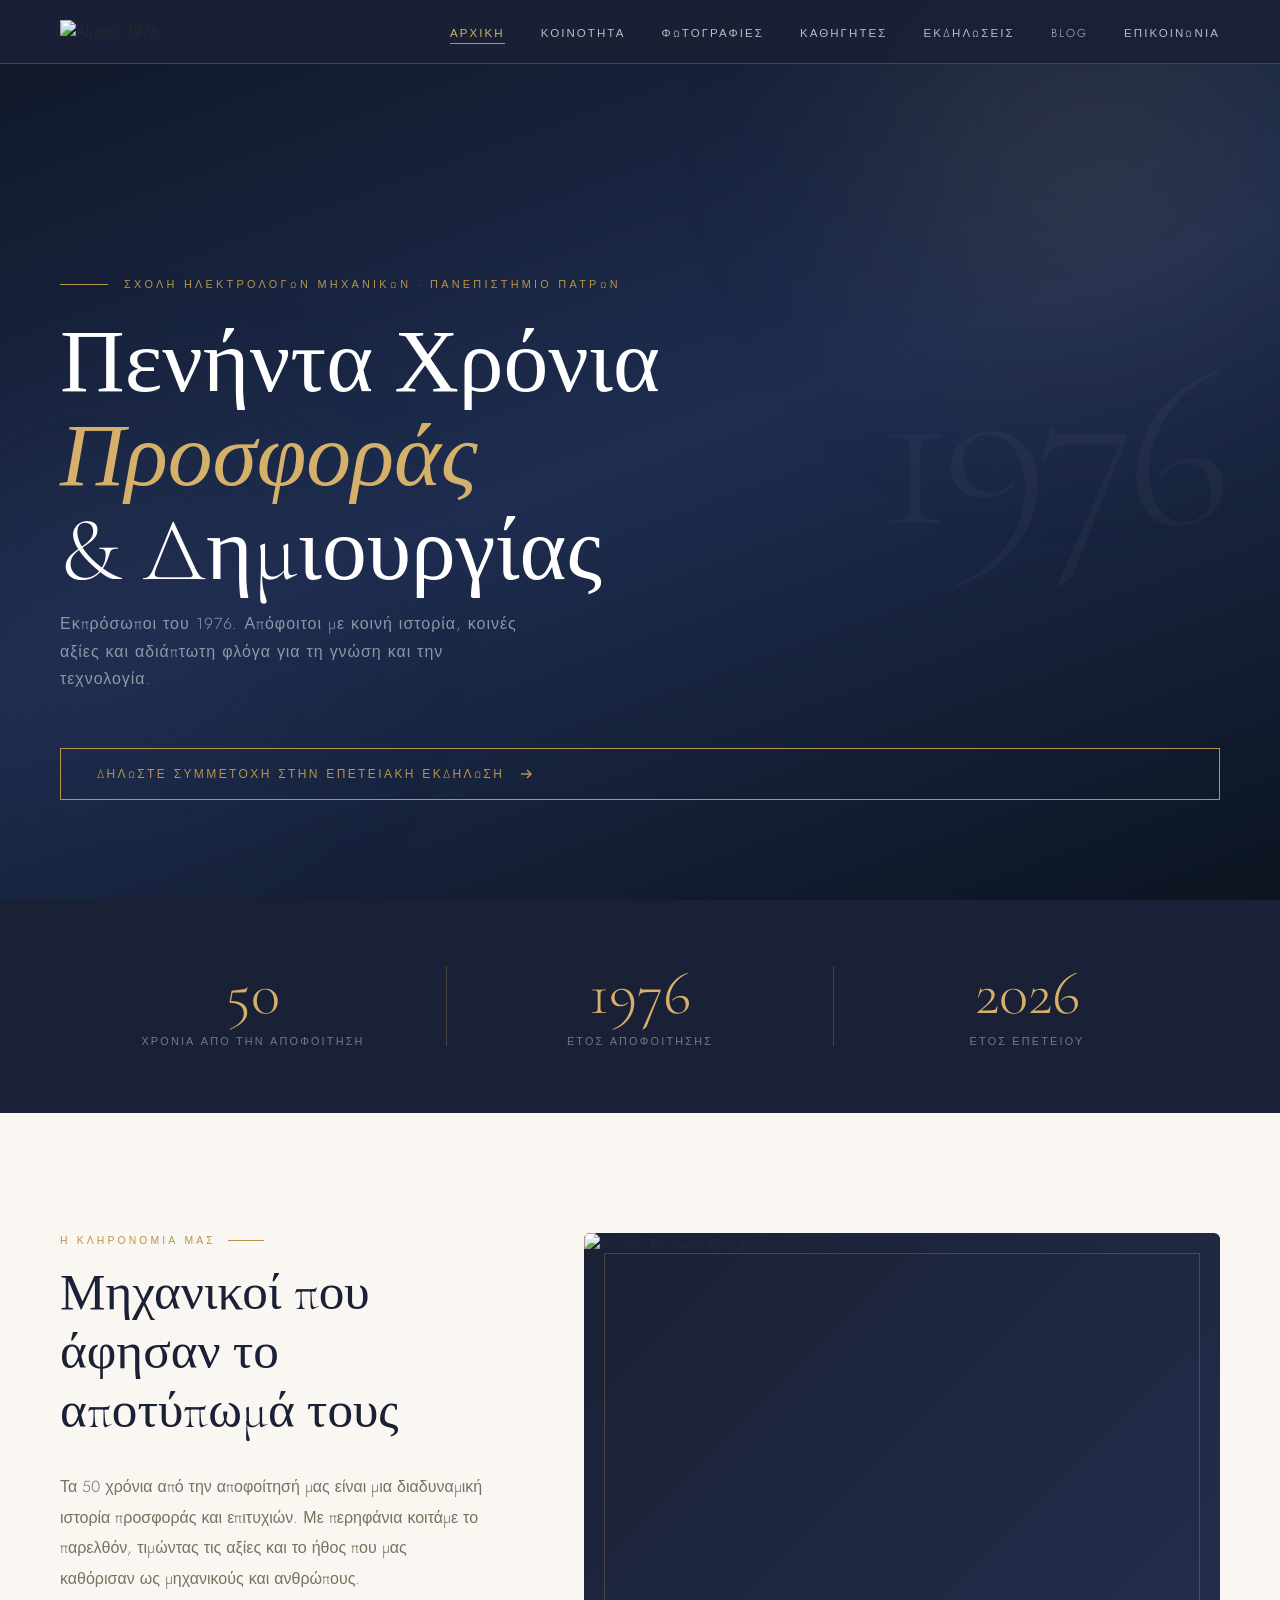
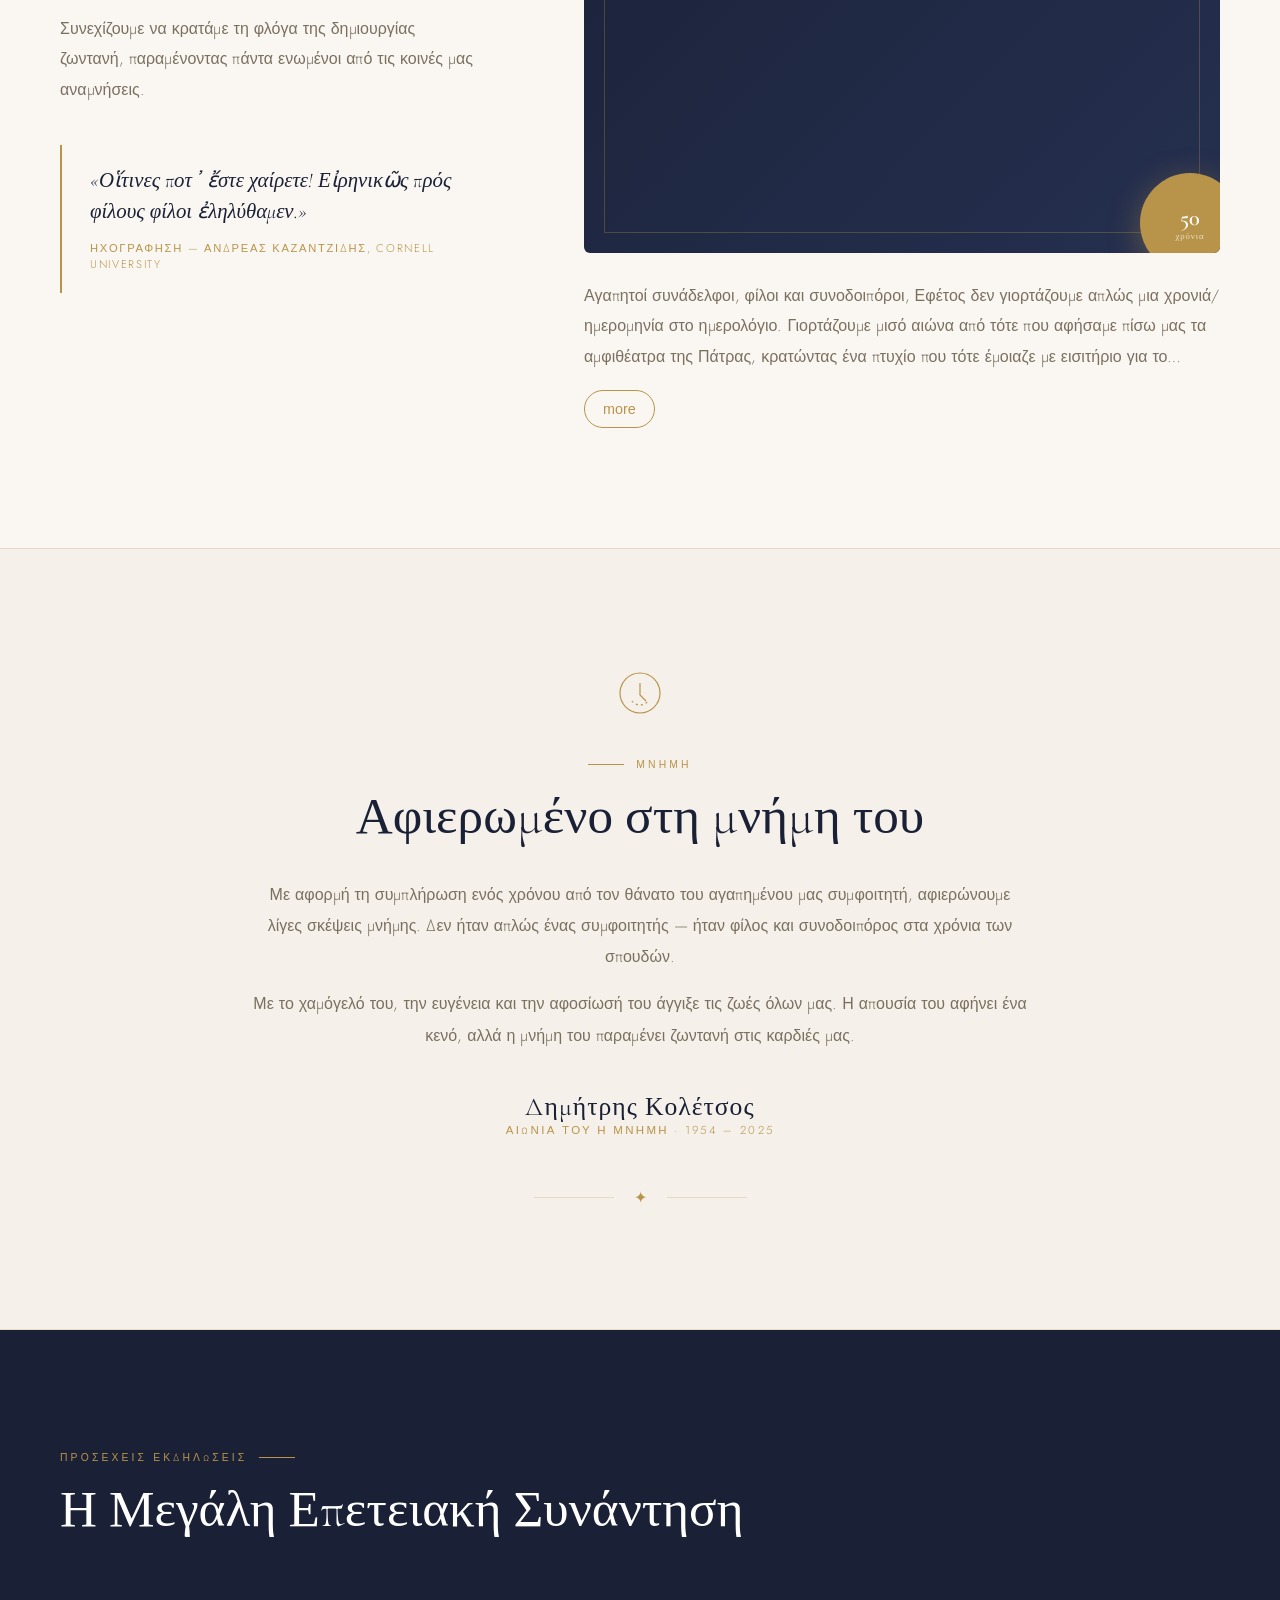
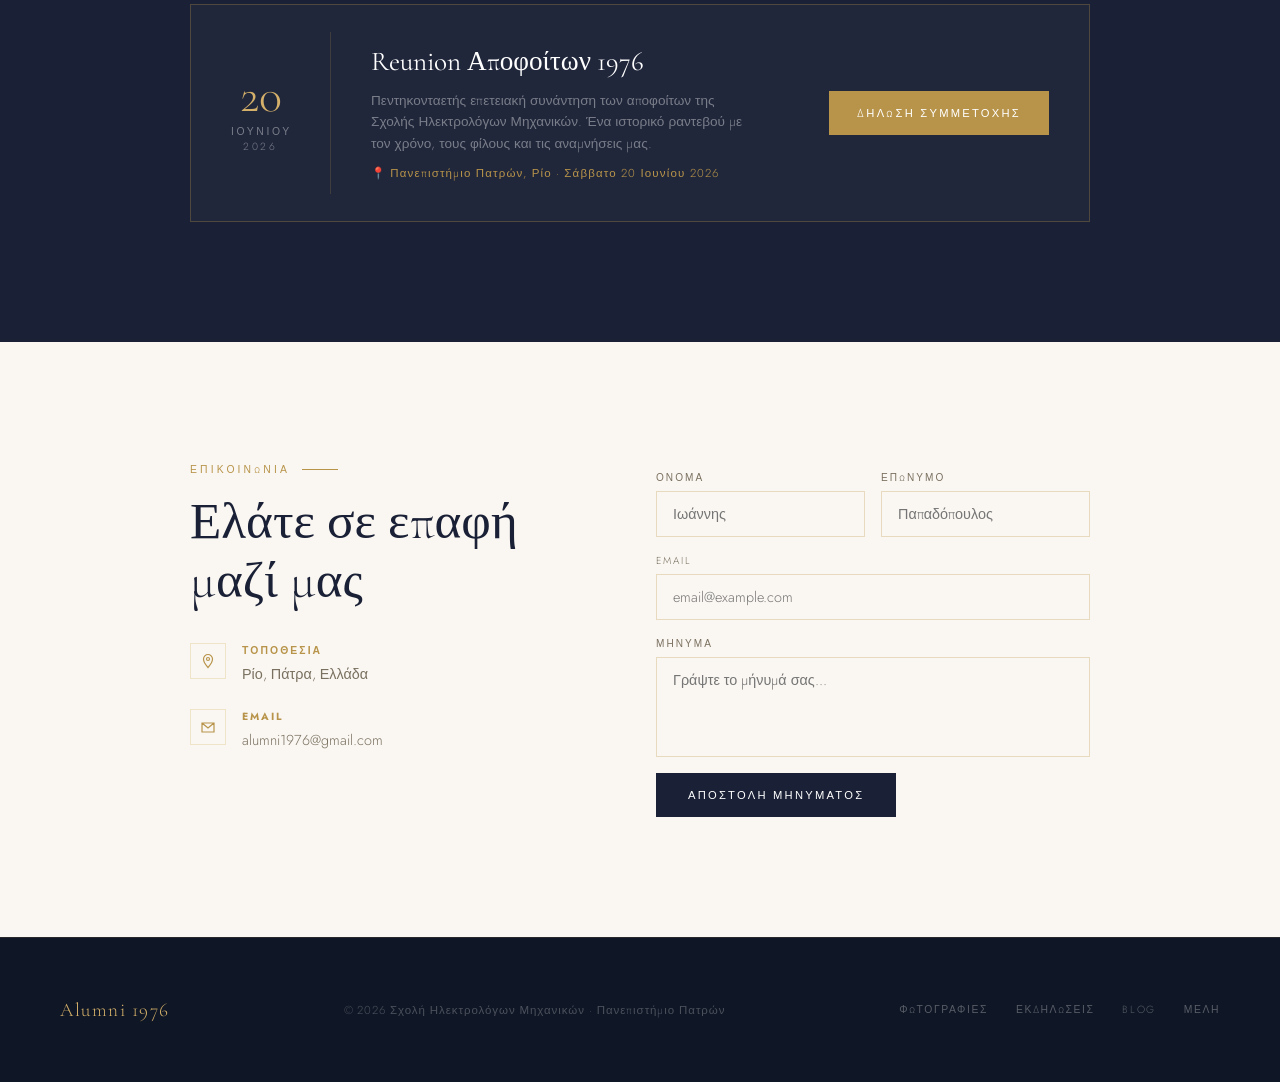
==== index.html @ e322d047 "Add files via upload" ====
<!DOCTYPE html>
<html lang="el">

<head>
  <meta charset="UTF-8">
  <meta name="viewport" content="width=device-width, initial-scale=1.0">
  <title>Alumni 1976 · Σχολή Ηλεκτρολόγων Μηχανικών · Πανεπιστήμιο Πατρών</title>
  <link
    href="https://fonts.googleapis.com/css2?family=Cormorant+Garamond:ital,wght@0,300;0,400;0,600;1,300;1,400&family=Jost:wght@300;400;500&display=swap"
    rel="stylesheet">
  <style>
    *,
    *::before,
    *::after {
      box-sizing: border-box;
      margin: 0;
      padding: 0;
    }

    :root {
      --gold: #B8944A;
      --gold-light: #D4B06A;
      --gold-pale: #F0E4C8;
      --navy: #1A2035;
      --navy-mid: #253050;
      --cream: #FAF7F2;
      --text: #2C2C2C;
      --muted: #7A7060;
      --rule: rgba(184, 148, 74, 0.25);
    }

    html {
      scroll-behavior: smooth;
    }

    body {
      font-family: 'Jost', sans-serif;
      font-weight: 300;
      background: var(--cream);
      color: var(--text);
      overflow-x: hidden;
    }

    /* ── NAV ── */
    nav {
      position: fixed;
      top: 0;
      left: 0;
      right: 0;
      z-index: 100;
      display: flex;
      align-items: center;
      justify-content: space-between;
      padding: 20px 60px;
      background: rgba(26, 32, 53, 0.97);
      backdrop-filter: blur(12px);
      border-bottom: 1px solid rgba(184, 148, 74, 0.3);
    }

    .nav-logo {
      font-family: 'Cormorant Garamond', serif;
      font-size: 1.15rem;
      font-weight: 600;
      letter-spacing: 0.08em;
      color: var(--gold-light);
      text-decoration: none;
    }

    .nav-logo span {
      font-style: italic;
      font-weight: 300;
      color: #fff;
    }

    .nav-links {
      display: flex;
      gap: 36px;
      list-style: none;
    }

    .nav-links a {
      font-size: 0.72rem;
      letter-spacing: 0.18em;
      text-transform: uppercase;
      color: rgba(255, 255, 255, 0.7);
      text-decoration: none;
      transition: color 0.25s;
    }

    .nav-links a:hover {
      color: var(--gold-light);
    }
    .nav-links a.active { color: var(--gold-light); border-bottom: 1px solid var(--gold); padding-bottom: 2px; }
    /* ── HERO ── */
    .hero {
      position: relative;
      min-height: 100vh;
      display: flex;
      flex-direction: column;
      justify-content: flex-end;
      padding: 0 60px 100px;
      background: linear-gradient(160deg, #0f1625 0%, #1e2d50 50%, #0c1420 100%);
      overflow: hidden;
    }

    .hero-bg-orb {
      position: absolute;
      border-radius: 50%;
      filter: blur(90px);
      pointer-events: none;
    }

    .orb1 {
      width: 600px;
      height: 600px;
      top: -150px;
      right: -100px;
      background: radial-gradient(circle, rgba(184, 148, 74, 0.15) 0%, transparent 70%);
    }

    .orb2 {
      width: 400px;
      height: 400px;
      bottom: 80px;
      left: -80px;
      background: radial-gradient(circle, rgba(37, 48, 80, 0.8) 0%, transparent 70%);
    }

    .hero-eyebrow {
      font-size: 0.68rem;
      letter-spacing: 0.3em;
      text-transform: uppercase;
      color: var(--gold);
      margin-bottom: 24px;
      display: flex;
      align-items: center;
      gap: 16px;
    }

    .hero-eyebrow::before {
      content: '';
      display: block;
      width: 48px;
      height: 1px;
      background: var(--gold);
    }

    .hero-title {
      font-family: 'Cormorant Garamond', serif;
      font-size: clamp(3rem, 7vw, 6.5rem);
      font-weight: 300;
      line-height: 1.05;
      color: #fff;
      margin-bottom: 12px;
    }

    .hero-title em {
      font-style: italic;
      color: var(--gold-light);
    }

    .hero-subtitle {
      font-size: clamp(0.85rem, 1.5vw, 1rem);
      color: rgba(255, 255, 255, 0.5);
      letter-spacing: 0.06em;
      max-width: 480px;
      line-height: 1.7;
      margin-bottom: 56px;
    }

    .hero-cta {
      display: inline-flex;
      align-items: center;
      gap: 14px;
      padding: 16px 36px;
      border: 1px solid var(--gold);
      color: var(--gold);
      text-decoration: none;
      font-size: 0.75rem;
      letter-spacing: 0.2em;
      text-transform: uppercase;
      transition: background 0.3s, color 0.3s;
    }

    .hero-cta:hover {
      background: var(--gold);
      color: #fff;
    }

    .hero-cta svg {
      width: 16px;
      height: 16px;
    }

    .hero-year {
      position: absolute;
      right: 60px;
      top: 50%;
      transform: translateY(-50%);
      font-family: 'Cormorant Garamond', serif;
      font-size: clamp(9rem, 18vw, 18rem);
      font-weight: 300;
      color: rgba(255, 255, 255, 0.03);
      line-height: 1;
      user-select: none;
      pointer-events: none;
      letter-spacing: -0.05em;
    }

    /* ── SECTION WRAPPER ── */
    section {
      padding: 120px 60px;
    }

    .section-label {
      font-size: 0.65rem;
      letter-spacing: 0.3em;
      text-transform: uppercase;
      color: var(--gold);
      margin-bottom: 16px;
      display: flex;
      align-items: center;
      gap: 12px;
    }

    .section-label::after {
      content: '';
      flex: 0 0 36px;
      height: 1px;
      background: var(--gold);
    }

    .section-title {
      font-family: 'Cormorant Garamond', serif;
      font-size: clamp(2.2rem, 4vw, 3.5rem);
      font-weight: 300;
      line-height: 1.15;
      color: var(--navy);
    }

    /* ── ANNIVERSARY BAND ── */
    .anniversary-band {
      background: var(--navy);
      padding: 64px 60px;
      display: grid;
      grid-template-columns: 1fr 1px 1fr 1px 1fr;
      gap: 0;
      align-items: center;
    }

    .ann-divider {
      background: rgba(184, 148, 74, 0.3);
      height: 80px;
    }

    .ann-item {
      text-align: center;
      padding: 0 48px;
    }

    .ann-num {
      font-family: 'Cormorant Garamond', serif;
      font-size: 3.8rem;
      font-weight: 300;
      color: var(--gold-light);
      line-height: 1;
    }

    .ann-label {
      font-size: 0.68rem;
      letter-spacing: 0.2em;
      text-transform: uppercase;
      color: rgba(255, 255, 255, 0.4);
      margin-top: 8px;
    }

    /* ── HERITAGE ── */
    .heritage {
      background: var(--cream);
    }

    .heritage-inner { display: grid; grid-template-columns: 0.8fr 1.2fr; gap: 100px; align-items: start; max-width: 1400px; margin: 0 auto; }

    .heritage-text .section-title {
      margin-bottom: 32px;
    }

    .heritage-text p {
      font-size: 1rem;
      line-height: 1.9;
      color: var(--muted);
      margin-bottom: 20px;
    }

    .heritage-quote {
      border-left: 2px solid var(--gold);
      padding: 20px 0 20px 28px;
      margin-top: 40px;
      font-family: 'Cormorant Garamond', serif;
      font-size: 1.3rem;
      font-style: italic;
      color: var(--navy);
      line-height: 1.5;
    }

    .heritage-quote small {
      display: block;
      font-family: 'Jost', sans-serif;
      font-style: normal;
      font-size: 0.7rem;
      letter-spacing: 0.15em;
      text-transform: uppercase;
      color: var(--gold);
      margin-top: 12px;
    }

    .heritage-image {
      position: relative;
    }

    .heritage-image img {
      width: 100%;
      display: block;
      filter: sepia(20%) contrast(1.05);
    }

   .img-frame { width: 100%; height: 620px; background: linear-gradient(135deg, var(--navy) 0%, var(--navy-mid) 100%); display: flex; align-items: center; justify-content: center; position: relative; overflow: hidden; border-radius: 6px; }

    .img-frame::before {
      content: '';
      position: absolute;
      inset: 20px;
      border: 1px solid rgba(184, 148, 74, 0.3);
      pointer-events: none;
    }

    .img-placeholder {
      font-family: 'Cormorant Garamond', serif;
      font-size: 1rem;
      font-style: italic;
      color: rgba(255, 255, 255, 0.25);
      text-align: center;
      padding: 32px;
      line-height: 1.6;
    }

    .img-badge {
      position: absolute;
      bottom: -20px;
      right: -20px;
      width: 100px;
      height: 100px;
      border-radius: 50%;
      background: var(--gold);
      display: flex;
      flex-direction: column;
      align-items: center;
      justify-content: center;
      font-family: 'Cormorant Garamond', serif;
      box-shadow: 0 8px 32px rgba(184, 148, 74, 0.4);
    }

    .img-badge .badge-year {
      font-size: 1.4rem;
      font-weight: 600;
      color: #fff;
    }

    .img-badge .badge-sub {
      font-size: 0.55rem;
      letter-spacing: 0.1em;
      color: rgba(255, 255, 255, 0.7);
    }
.img-overlay {
  display: none;
}
    /* ── MEMORIAL ── */
    .memorial {
      background: #F5F1EA;
      border-top: 1px solid var(--rule);
      border-bottom: 1px solid var(--rule);
    }

    .memorial-inner {
      max-width: 780px;
      margin: 0 auto;
      text-align: center;
    }

    .memorial-icon {
      width: 48px;
      height: 48px;
      margin: 0 auto 40px;
      display: flex;
      align-items: center;
      justify-content: center;
    }

    .memorial-icon svg {
      width: 100%;
      height: 100%;
    }

    .memorial-inner .section-title {
      margin-bottom: 32px;
    }

    .memorial-inner .section-label {
      justify-content: center;
    }

    .memorial-inner .section-label::after {
      display: none;
    }

    .memorial-inner .section-label::before {
      content: '';
      flex: 0 0 36px;
      height: 1px;
      background: var(--gold);
    }

    .memorial-inner p {
      font-size: 1rem;
      line-height: 1.95;
      color: var(--muted);
      margin-bottom: 16px;
    }

    .memorial-name {
      font-family: 'Cormorant Garamond', serif;
      font-size: 1.6rem;
      font-weight: 400;
      color: var(--navy);
      margin-top: 40px;
      letter-spacing: 0.04em;
    }

    .memorial-dates {
      font-size: 0.72rem;
      letter-spacing: 0.2em;
      color: var(--gold);
      text-transform: uppercase;
    }

    /* ── EVENT ── */
    .events {
      background: var(--navy);
    }

    .events .section-label {
      color: var(--gold);
    }

    .events .section-title {
      color: #fff;
      margin-bottom: 64px;
    }

    .event-card {
      max-width: 900px;
      margin: 0 auto;
      border: 1px solid rgba(184, 148, 74, 0.3);
      display: grid;
      grid-template-columns: 140px 1fr auto;
      align-items: center;
      background: rgba(255, 255, 255, 0.03);
      transition: background 0.3s;
    }

    .event-card:hover {
      background: rgba(255, 255, 255, 0.06);
    }

    .event-date {
      padding: 40px;
      border-right: 1px solid rgba(184, 148, 74, 0.2);
      text-align: center;
    }

    .event-date .day {
      font-family: 'Cormorant Garamond', serif;
      font-size: 3rem;
      font-weight: 300;
      color: var(--gold-light);
      line-height: 1;
    }

    .event-date .month {
      font-size: 0.65rem;
      letter-spacing: 0.25em;
      text-transform: uppercase;
      color: rgba(255, 255, 255, 0.4);
      margin-top: 4px;
    }

    .event-info {
      padding: 40px;
    }

    .event-info h3 {
      font-family: 'Cormorant Garamond', serif;
      font-size: 1.7rem;
      font-weight: 400;
      color: #fff;
      margin-bottom: 12px;
    }

    .event-info p {
      font-size: 0.85rem;
      color: rgba(255, 255, 255, 0.4);
      line-height: 1.6;
    }

    .event-meta {
      font-size: 0.72rem;
      color: var(--gold);
      letter-spacing: 0.1em;
      margin-top: 10px;
    }

    .event-cta {
      padding: 40px;
      display: flex;
      align-items: center;
      justify-content: center;
    }

    .btn-gold {
      display: inline-block;
      padding: 14px 28px;
      background: var(--gold);
      color: #fff;
      text-decoration: none;
      font-size: 0.7rem;
      letter-spacing: 0.2em;
      text-transform: uppercase;
      transition: background 0.25s;
      white-space: nowrap;
    }

    .btn-gold:hover {
      background: var(--gold-light);
    }

    /* ── CONTACT ── */
    .contact {
      background: var(--cream);
    }

    .contact-inner {
      max-width: 900px;
      margin: 0 auto;
      display: grid;
      grid-template-columns: 1fr 1fr;
      gap: 80px;
    }

    .contact-info .section-title {
      margin-bottom: 32px;
    }

    .contact-detail {
      display: flex;
      align-items: flex-start;
      gap: 16px;
      margin-bottom: 24px;
    }

    .contact-detail-icon {
      width: 36px;
      height: 36px;
      flex-shrink: 0;
      border: 1px solid var(--gold-pale);
      display: flex;
      align-items: center;
      justify-content: center;
      color: var(--gold);
    }

    .contact-detail-text strong {
      display: block;
      font-size: 0.65rem;
      letter-spacing: 0.2em;
      text-transform: uppercase;
      color: var(--gold);
      margin-bottom: 4px;
    }

    .contact-detail-text span {
      font-size: 0.9rem;
      color: var(--muted);
    }

    .contact-form {
      display: flex;
      flex-direction: column;
      gap: 16px;
      padding-top: 8px;
    }

    .form-row {
      display: grid;
      grid-template-columns: 1fr 1fr;
      gap: 16px;
    }

    .form-group {
      display: flex;
      flex-direction: column;
      gap: 6px;
    }

    .form-group label {
      font-size: 0.63rem;
      letter-spacing: 0.2em;
      text-transform: uppercase;
      color: var(--muted);
    }

    .form-group input,
    .form-group textarea {
      padding: 12px 16px;
      background: transparent;
      border: 1px solid rgba(184, 148, 74, 0.3);
      font-family: 'Jost', sans-serif;
      font-size: 0.9rem;
      color: var(--text);
      outline: none;
      transition: border-color 0.25s;
      font-weight: 300;
    }

    .form-group input:focus,
    .form-group textarea:focus {
      border-color: var(--gold);
    }

    .form-group textarea {
      resize: none;
      height: 100px;
    }

    .btn-submit {
      padding: 14px 32px;
      background: var(--navy);
      color: #fff;
      border: none;
      cursor: pointer;
      font-family: 'Jost', sans-serif;
      font-size: 0.7rem;
      letter-spacing: 0.2em;
      text-transform: uppercase;
      transition: background 0.25s;
      align-self: flex-start;
    }

    .btn-submit:hover {
      background: var(--gold);
    }

    /* ── FOOTER ── */
    footer {
      background: #0f1625;
      padding: 60px;
      display: flex;
      align-items: center;
      justify-content: space-between;
      border-top: 1px solid rgba(184, 148, 74, 0.15);
    }

    .footer-logo {
      font-family: 'Cormorant Garamond', serif;
      font-size: 1.2rem;
      color: var(--gold-light);
      letter-spacing: 0.08em;
    }

    .footer-copy {
      font-size: 0.72rem;
      color: rgba(255, 255, 255, 0.25);
      letter-spacing: 0.08em;
    }

    .footer-links {
      display: flex;
      gap: 28px;
    }

    .footer-links a {
      font-size: 0.65rem;
      letter-spacing: 0.15em;
      text-transform: uppercase;
      color: rgba(255, 255, 255, 0.3);
      text-decoration: none;
      transition: color 0.2s;
    }

    .footer-links a:hover {
      color: var(--gold);
    }

    /* ── DECORATIVE RULE ── */
    .ornament {
      display: flex;
      align-items: center;
      justify-content: center;
      gap: 20px;
      margin: 48px auto 0;
      color: var(--gold);
      font-size: 1rem;
    }

    .ornament::before,
    .ornament::after {
      content: '';
      flex: 0 0 80px;
      height: 1px;
      background: var(--rule);
    }

    /* ── ANIMATIONS ── */
    @keyframes fadeUp {
      from {
        opacity: 0;
        transform: translateY(30px);
      }

      to {
        opacity: 1;
        transform: translateY(0);
      }
    }

    .hero-eyebrow {
      animation: fadeUp 0.8s ease both;
    }

    .hero-title {
      animation: fadeUp 0.8s 0.15s ease both;
    }

    .hero-subtitle {
      animation: fadeUp 0.8s 0.3s ease both;
    }

    .hero-cta {
      animation: fadeUp 0.8s 0.45s ease both;
    }
	.heritage-photo {
  width: 100%;
  height: 100%;
  object-fit: cover;

  /* μετακινεί ελαφρά το κάδρο ώστε να μη κοπούν πρόσωπα */
  object-position: center 22%;

  display: block;

  filter:
    sepia(12%)
    contrast(1.04)
    brightness(0.96);
}

/* subtle cinematic overlay */
.img-overlay {
  position: absolute;
  inset: 0;
  background:
    linear-gradient(
      to top,
      rgba(10,15,25,0.38),
      rgba(10,15,25,0.08)
    );
  pointer-events: none;
}
.nav-logo-img {
  width: clamp(80px, 15vw, 150px);
  height: auto;
}
</style>
</head>

<body>

  <!-- NAV -->
  <nav>
    <img src="https://drive.google.com/thumbnail?id=1_fP9DxqJCAR2alZBsccNE2t6_3BhF_Ic&sz=w150"alt="Alumni 1976" class="nav-logo-img">
    <!--
    <a class="nav-logo" href="#">
      <img src="https://drive.google.com/thumbnail?id=1_fP9DxqJCAR2alZBsccNE2t6_3BhF_Ic&sz=w200"alt="Alumni 1976" class="nav-logo-img">
    </a>
 
    <a class="nav-logo" href="#">" <img src="https://drive.google.com/thumbnail?id=1_fP9DxqJCAR2alZBsccNE2t6_3BhF_Ic&sz=w2000" alt="Image"></a>
   
    <img src="https://drive.google.com/uc?export=view&id=1_fP9DxqJCAR2alZBsccNE2t6_3BhF_Ic" alt="Google Drive Image">
  -->
    <ul class="nav-links">
      <li><a href="#" class="active">Αρχική</a></li>
      <li><a href="community.html">Κοινότητα</a></li>
      <li><a href="alumniphotos">Φωτογραφίες</a></li>
      <li><a href="alumniprofs">Καθηγητές</a></li>
      <li><a href="alumnievents">Εκδηλώσεις</a></li>
      <li><a href="#">Blog</a></li>
      <li><a href="alumnievents">Επικοινωνία</a></li>
    </ul>
  </nav>

  <!-- HERO -->
  <section class="hero">
    <div class="hero-bg-orb orb1"></div>
    <div class="hero-bg-orb orb2"></div>
    <div class="hero-year">1976</div>

    <div class="hero-eyebrow">Σχολή Ηλεκτρολόγων Μηχανικών · Πανεπιστήμιο Πατρών</div>
    <h1 class="hero-title">
      Πενήντα Χρόνια<br>
      <em>Προσφοράς</em><br>
      &amp; Δημιουργίας
    </h1>
    <p class="hero-subtitle">
      Εκπρόσωποι του 1976. Απόφοιτοι με κοινή ιστορία, κοινές αξίες
      και αδιάπτωτη φλόγα για τη γνώση και την τεχνολογία.
    </p>
    <a class="hero-cta" href="#">
      Δηλώστε Συμμετοχή στην Επετειακή Εκδήλωση
      <svg viewBox="0 0 16 16" fill="none" stroke="currentColor" stroke-width="1.5">
        <path d="M3 8h10M9 4l4 4-4 4" />
      </svg>
    </a>
  </section>

  <!-- STATS BAND -->
  <div class="anniversary-band">
    <div class="ann-item">
      <div class="ann-num">50</div>
      <div class="ann-label">Χρόνια από την Αποφοίτηση</div>
    </div>
    <div class="ann-divider"></div>
    <div class="ann-item">
      <div class="ann-num">1976</div>
      <div class="ann-label">Έτος Αποφοίτησης</div>
    </div>
    <div class="ann-divider"></div>
    <div class="ann-item">
      <div class="ann-num">2026</div>
      <div class="ann-label">Έτος Επετείου</div>
    </div>
  </div>

  <!-- HERITAGE -->
  <section class="heritage">
    <div class="heritage-inner">
      <div class="heritage-text">
        <div class="section-label">Η Κληρονομιά μας</div>
        <h2 class="section-title">Μηχανικοί που άφησαν το αποτύπωμά τους</h2>
        <p>
          Τα 50 χρόνια από την αποφοίτησή μας είναι μια διαδυναμική ιστορία προσφοράς
          και επιτυχιών. Με περηφάνια κοιτάμε το παρελθόν, τιμώντας τις αξίες και το
          ήθος που μας καθόρισαν ως μηχανικούς και ανθρώπους.
        </p>
        <p>
          Συνεχίζουμε να κρατάμε τη φλόγα της δημιουργίας ζωντανή, παραμένοντας
          πάντα ενωμένοι από τις κοινές μας αναμνήσεις.
        </p>
        <div class="heritage-quote">
          «Οἵτινες ποτ᾽ ἔστε χαίρετε! Εἰρηνικῶς πρός φίλους φίλοι ἐληλύθαμεν.»
          <small>Ηχογράφηση — Ανδρέας Καζαντζίδης, Cornell University</small>
        </div>
      </div>
      <div class="heritage-image">
        <div class="img-frame">
          <img
            src="https://drive.google.com/thumbnail?id=1Kskj_9y0lNF94FT3XZgS-D9RyQk81XjN&sz=w2000"
            alt="Alumni Reunion Group Photo 1976"
            class="heritage-photo"
          />
          <div class="img-overlay"></div>
          <div class="img-badge">
            <span class="badge-year">50</span>
            <span class="badge-sub">χρόνια</span>
          </div>
        </div>
        <div class="heritage-copy" style="margin-top: 28px;">
          <div class="collapsible-text collapsed">
            <p class="collapse-content" style="margin: 0; font-size: 1rem; line-height: 1.9; color: var(--muted); display: -webkit-box; -webkit-box-orient: vertical; -webkit-line-clamp: 3; overflow: hidden; text-overflow: ellipsis;">
              Αγαπητοί συνάδελφοι, φίλοι και συνοδοιπόροι, Εφέτος δεν γιορτάζουμε απλώς μια χρονιά/ημερομηνία στο ημερολόγιο. Γιορτάζουμε μισό αιώνα από τότε που αφήσαμε πίσω μας τα αμφιθέατρα της Πάτρας, κρατώντας ένα πτυχίο που τότε έμοιαζε με εισιτήριο για το άγνωστο.
              <br><br>
              Πριν από 50 χρόνια, ήμασταν οι νέοι Ηλεκτρολόγοι Μηχανικοί μιας Ελλάδας που άλλαζε. Με τους λογαριθμικούς μας κανόνες στην αρχή, τα πρώτα μας επιστημονικά κομπιουτεράκια μετά, και με το μυαλό γεμάτο εξισώσεις του Maxwell, θεωρία κυκλωμάτων και όνειρα. Θυμηθείτε την Πάτρα της δεκαετίας του '70. Το Ρίο, τις ατελείωτες ώρες στα εργαστήρια, την αγωνία των εξεταστικών, αλλά και τις συζητήσεις στα καφενεία, τις πολιτικές ανησυχίες, τις φιλίες που σφυρηλατήθηκαν μέσα στη δυσκολία της επιστήμης μας. Από τότε, ο καθένας μας χάραξε τη δική του διαδρομή. Άλλοι χτίσαμε δίκτυα, άλλοι δώσαμε φως και ενέργεια, άλλοι βρεθήκαμε στην αιχμή της πληροφορικής και των τηλεπικοινωνιών. Γίναμε γονείς, παππούδες, επαγγελματίες, αλλά στην καρδιά μείναμε πάντα εκείνοι οι φοιτητές της Πάτρας που πίστευαν ότι μπορούν να εξηγήσουν –και να αλλάξουν– τον κόσμο. Σήμερα, κοιτάζοντας ο ένας τον άλλον, βλέπουμε βέβαια τα σημάδια του χρόνου, αλλά κυρίως βλέπουμε την κοινή μας ρίζα. Πετύχαμε το πιο δύσκολο project της ζωής μας: να παραμείνουμε άνθρωποι και να ξαναβρεθούμε εδώ, 50 χρόνια μετά, για να μοιραστούμε μια αγκαλιά και μια ανάμνηση. Σηκώνουμε το ποτήρι μας σε όσα ζήσαμε, σε όσα καταφέραμε και σε εκείνους τους συναδέλφους που δεν είναι πια μαζί μας, αλλά ταξιδεύουν πάντα στις σκέψεις μας. Στην υγειά μας, στην τάξη μας, στο Πανεπιστήμιο Πατρών!
            </p>
            <button class="collapse-toggle" type="button" style="margin-top: 18px; padding: 10px 18px; border: 1px solid var(--gold); border-radius: 999px; background: transparent; color: var(--gold); font-size: 0.9rem; cursor: pointer;">more</button>
          </div>
        </div>
      </div>
    </div>
  </section>

  <script>
    document.addEventListener('DOMContentLoaded', function () {
      var container = document.querySelector('.collapsible-text');
      if (!container) return;
      var content = container.querySelector('.collapse-content');
      var toggle = container.querySelector('.collapse-toggle');
      if (!content || !toggle) return;
      toggle.addEventListener('click', function () {
        var collapsed = container.classList.contains('collapsed');
        if (collapsed) {
          container.classList.remove('collapsed');
          content.style.display = 'block';
          content.style.webkitLineClamp = '';
          content.style.overflow = 'visible';
          toggle.textContent = 'less';
        } else {
          container.classList.add('collapsed');
          content.style.display = '-webkit-box';
          content.style.webkitBoxOrient = 'vertical';
          content.style.webkitLineClamp = '3';
          content.style.overflow = 'hidden';
          toggle.textContent = 'more';
        }
      });
    });
  </script>

  <!-- MEMORIAL -->
  <section class="memorial">
    <div class="memorial-inner">
      <div class="memorial-icon">
        <svg viewBox="0 0 48 48" fill="none" stroke="#B8944A" stroke-width="1.2">
          <circle cx="24" cy="24" r="20" />
          <path d="M24 14 v12 l6 6" />
          <path d="M16 32 a10 10 0 0 0 16 0" stroke-dasharray="2 3" />
        </svg>
      </div>
      <div class="section-label">Μνήμη</div>
      <h2 class="section-title">Αφιερωμένο στη μνήμη του</h2>
      <p>
        Με αφορμή τη συμπλήρωση ενός χρόνου από τον θάνατο του αγαπημένου μας
        συμφοιτητή, αφιερώνουμε λίγες σκέψεις μνήμης. Δεν ήταν απλώς ένας
        συμφοιτητής — ήταν φίλος και συνοδοιπόρος στα χρόνια των σπουδών.
      </p>
      <p>
        Με το χαμόγελό του, την ευγένεια και την αφοσίωσή του άγγιξε τις ζωές
        όλων μας. Η απουσία του αφήνει ένα κενό, αλλά η μνήμη του παραμένει
        ζωντανή στις καρδιές μας.
      </p>
      <div class="memorial-name">Δημήτρης Κολέτσος</div>
      <div class="memorial-dates">Αιωνία του η μνήμη · 1954 – 2025</div>
      <div class="ornament">✦</div>
    </div>
  </section>

  <!-- EVENT -->
  <section class="events">
    <div class="section-label">Προσεχείς Εκδηλώσεις</div>
    <h2 class="section-title">Η Μεγάλη Επετειακή Συνάντηση</h2>
    <div class="event-card">
      <div class="event-date">
        <div class="day">20</div>
        <div class="month">Ιουνίου 2026</div>
      </div>
      <div class="event-info">
        <h3>Reunion Αποφοίτων 1976</h3>
        <p>Πεντηκονταετής επετειακή συνάντηση των αποφοίτων της Σχολής Ηλεκτρολόγων Μηχανικών. Ένα ιστορικό ραντεβού με
          τον χρόνο, τους φίλους και τις αναμνήσεις μας.</p>
        <div class="event-meta">📍 Πανεπιστήμιο Πατρών, Ρίο · Σάββατο 20 Ιουνίου 2026</div>
      </div>
      <div class="event-cta">
        <a class="btn-gold" href="#">Δήλωση Συμμετοχής</a>
      </div>
    </div>
  </section>

  <!-- CONTACT -->
  <section class="contact">
    <div class="contact-inner">
      <div class="contact-info">
        <div class="section-label">Επικοινωνία</div>
        <h2 class="section-title">Ελάτε σε επαφή μαζί μας</h2>
        <div class="contact-detail">
          <div class="contact-detail-icon">
            <svg width="16" height="16" viewBox="0 0 16 16" fill="none" stroke="currentColor" stroke-width="1.2">
              <path d="M8 1.5A4.5 4.5 0 0 1 12.5 6c0 3.5-4.5 8.5-4.5 8.5S3.5 9.5 3.5 6A4.5 4.5 0 0 1 8 1.5z" />
              <circle cx="8" cy="6" r="1.5" />
            </svg>
          </div>
          <div class="contact-detail-text">
            <strong>Τοποθεσία</strong>
            <span>Ρίο, Πάτρα, Ελλάδα</span>
          </div>
        </div>
        <div class="contact-detail">
          <div class="contact-detail-icon">
            <svg width="16" height="16" viewBox="0 0 16 16" fill="none" stroke="currentColor" stroke-width="1.2">
              <path d="M2 4l6 5 6-5M2 4h12v9H2z" />
            </svg>
          </div>
          <div class="contact-detail-text">
            <strong>Email</strong>
            <span>alumni1976@gmail.com</span>
          </div>
        </div>
      </div>

      <div class="contact-form">
        <div class="form-row">
          <div class="form-group">
            <label>Όνομα</label>
            <input type="text" placeholder="Ιωάννης">
          </div>
          <div class="form-group">
            <label>Επώνυμο</label>
            <input type="text" placeholder="Παπαδόπουλος">
          </div>
        </div>
        <div class="form-group">
          <label>Email</label>
          <input type="email" placeholder="email@example.com">
        </div>
        <div class="form-group">
          <label>Μήνυμα</label>
          <textarea placeholder="Γράψτε το μήνυμά σας..."></textarea>
        </div>
        <button class="btn-submit">Αποστολή Μηνύματος</button>
      </div>
    </div>
  </section>

  <!-- FOOTER -->
  <footer>
    <div class="footer-logo">Alumni 1976</div>
    <div class="footer-copy">© 2026 Σχολή Ηλεκτρολόγων Μηχανικών · Πανεπιστήμιο Πατρών</div>
    <div class="footer-links">
      <a href="#">Φωτογραφίες</a>
      <a href="#">Εκδηλώσεις</a>
      <a href="#">Blog</a>
      <a href="#">Μέλη</a>
    </div>
  </footer>

</body>

</html>
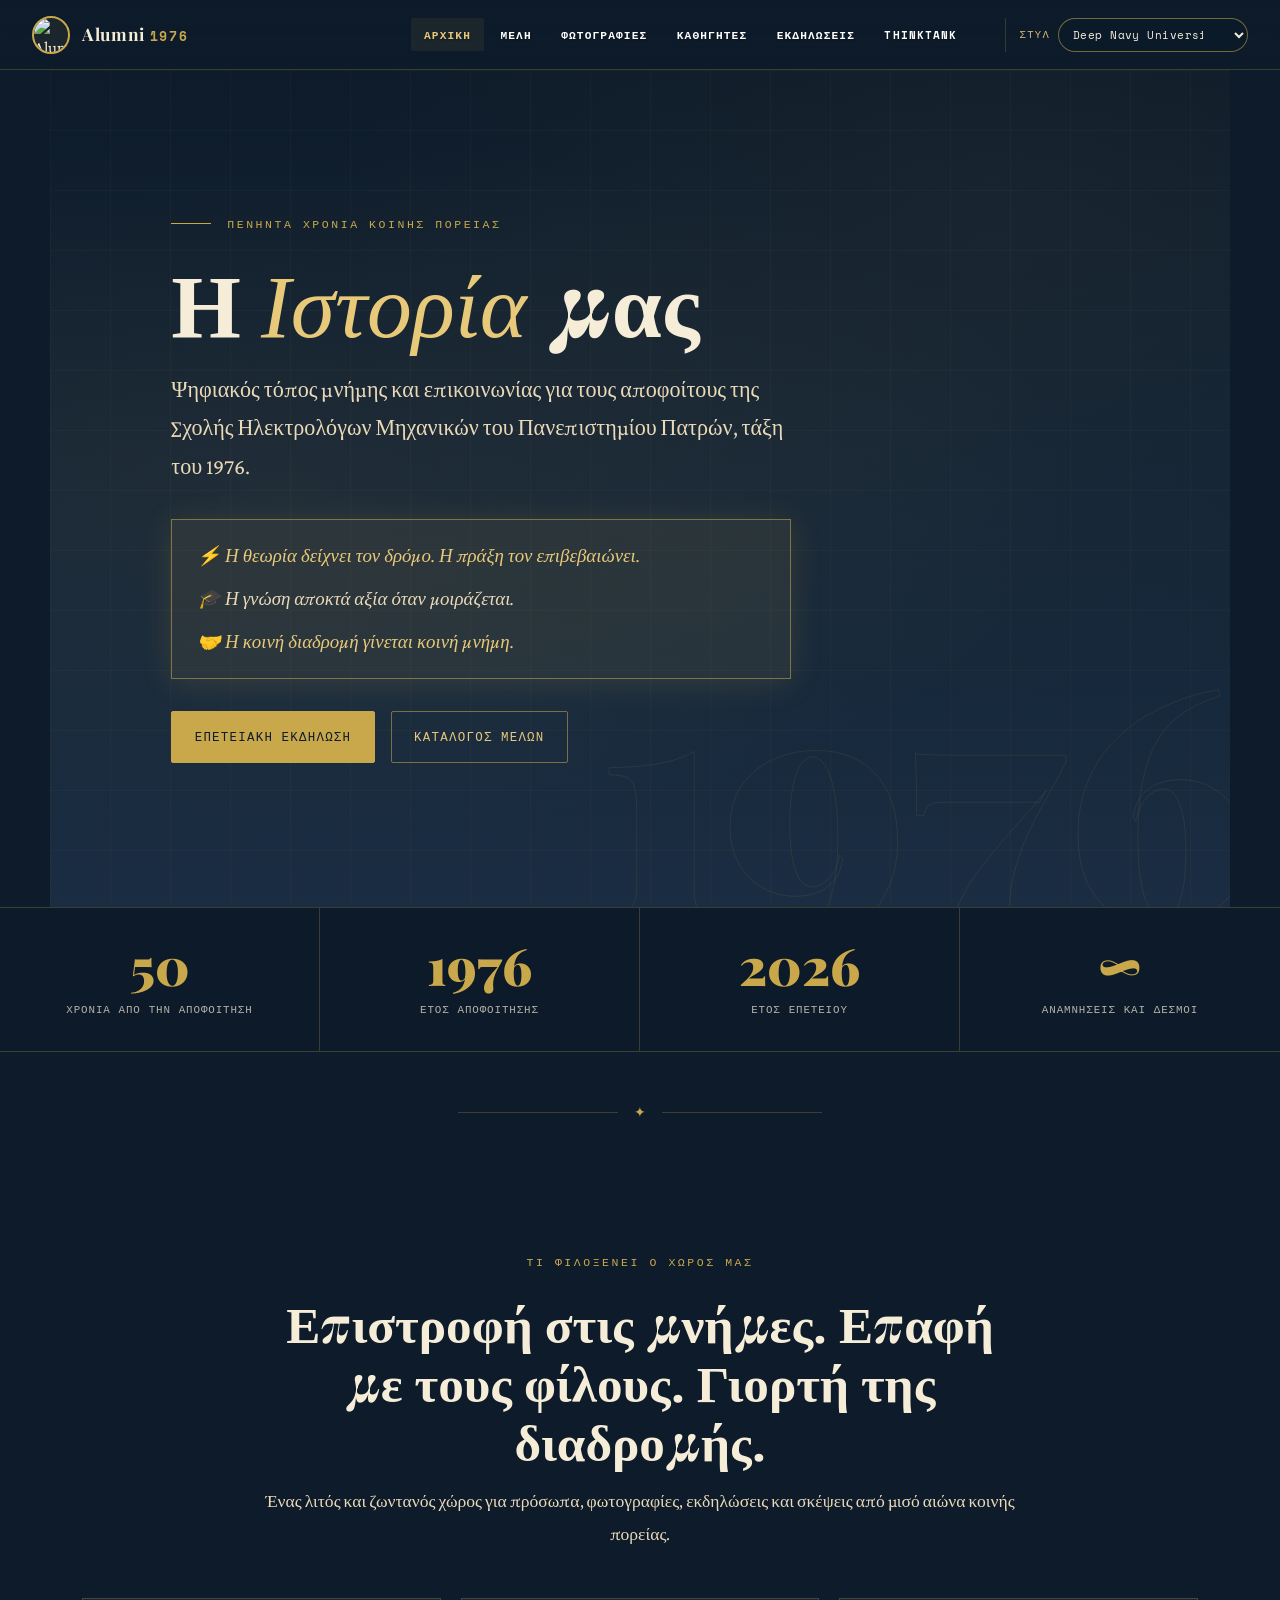
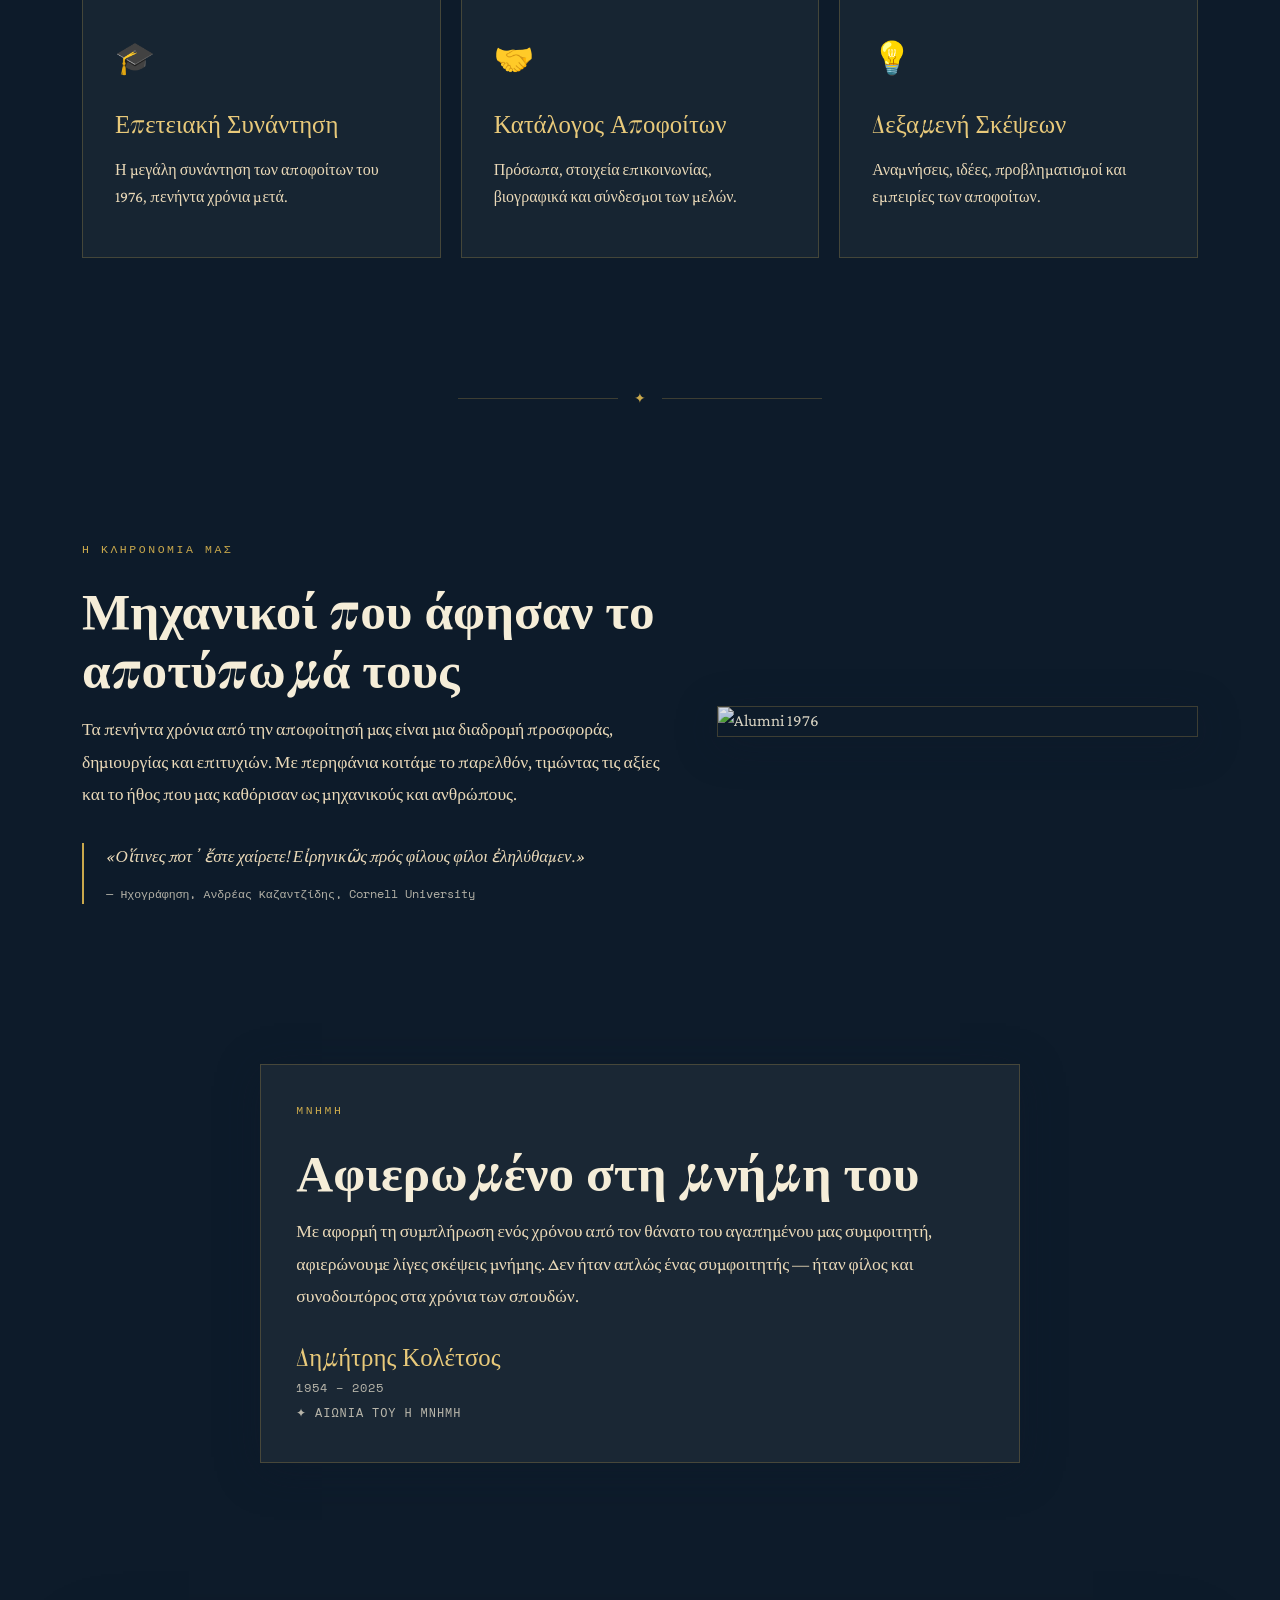
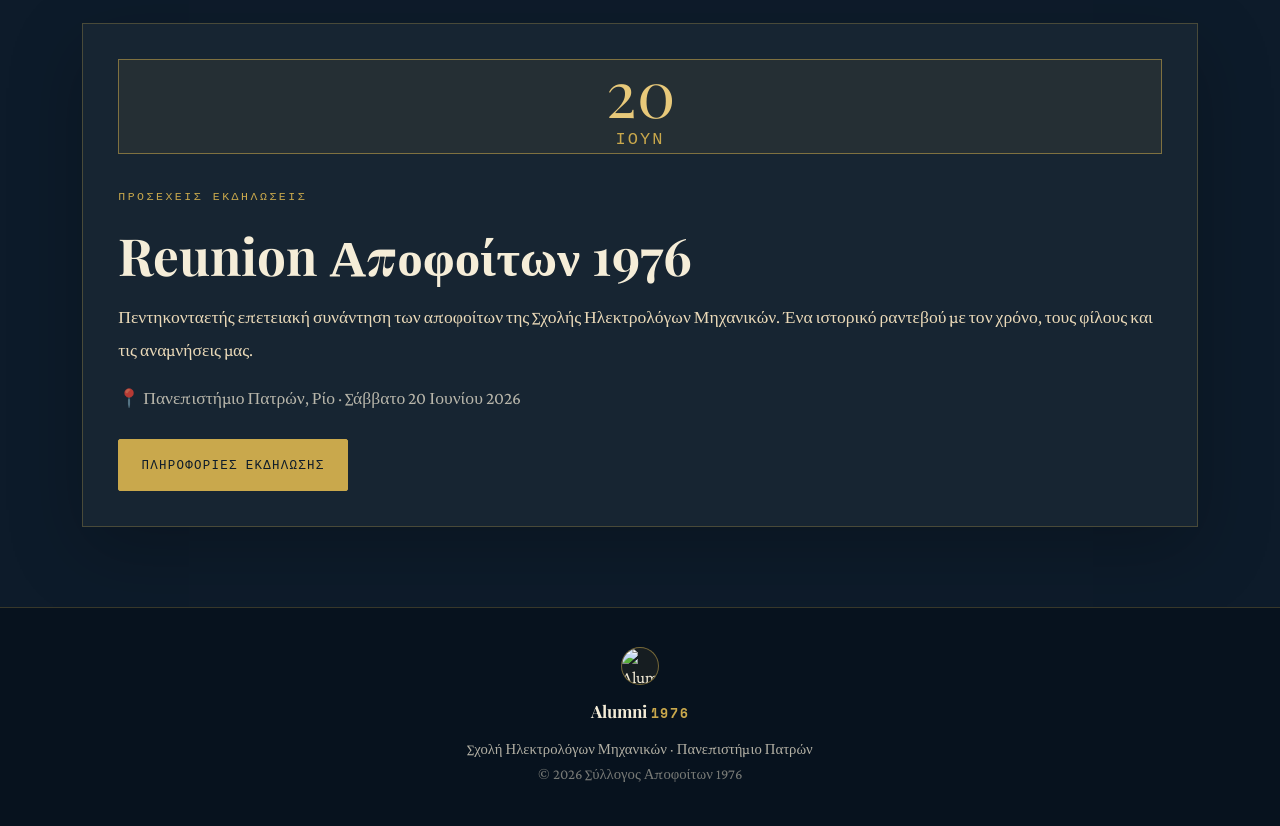
==== commit f00df718: "Add files via upload" ====
--- a/index.html
+++ b/index.html
@@ -1,1044 +1,89 @@
-<!DOCTYPE html>
-<html lang="el">
-
-<head>
-  <meta charset="UTF-8">
-  <meta name="viewport" content="width=device-width, initial-scale=1.0">
-  <title>Alumni 1976 · Σχολή Ηλεκτρολόγων Μηχανικών · Πανεπιστήμιο Πατρών</title>
-  <link
-    href="https://fonts.googleapis.com/css2?family=Cormorant+Garamond:ital,wght@0,300;0,400;0,600;1,300;1,400&family=Jost:wght@300;400;500&display=swap"
-    rel="stylesheet">
-  <style>
-    *,
-    *::before,
-    *::after {
-      box-sizing: border-box;
-      margin: 0;
-      padding: 0;
-    }
-
-    :root {
-      --gold: #B8944A;
-      --gold-light: #D4B06A;
-      --gold-pale: #F0E4C8;
-      --navy: #1A2035;
-      --navy-mid: #253050;
-      --cream: #FAF7F2;
-      --text: #2C2C2C;
-      --muted: #7A7060;
-      --rule: rgba(184, 148, 74, 0.25);
-    }
-
-    html {
-      scroll-behavior: smooth;
-    }
-
-    body {
-      font-family: 'Jost', sans-serif;
-      font-weight: 300;
-      background: var(--cream);
-      color: var(--text);
-      overflow-x: hidden;
-    }
-
-    /* ── NAV ── */
-    nav {
-      position: fixed;
-      top: 0;
-      left: 0;
-      right: 0;
-      z-index: 100;
-      display: flex;
-      align-items: center;
-      justify-content: space-between;
-      padding: 20px 60px;
-      background: rgba(26, 32, 53, 0.97);
-      backdrop-filter: blur(12px);
-      border-bottom: 1px solid rgba(184, 148, 74, 0.3);
-    }
-
-    .nav-logo {
-      font-family: 'Cormorant Garamond', serif;
-      font-size: 1.15rem;
-      font-weight: 600;
-      letter-spacing: 0.08em;
-      color: var(--gold-light);
-      text-decoration: none;
-    }
-
-    .nav-logo span {
-      font-style: italic;
-      font-weight: 300;
-      color: #fff;
-    }
-
-    .nav-links {
-      display: flex;
-      gap: 36px;
-      list-style: none;
-    }
-
-    .nav-links a {
-      font-size: 0.72rem;
-      letter-spacing: 0.18em;
-      text-transform: uppercase;
-      color: rgba(255, 255, 255, 0.7);
-      text-decoration: none;
-      transition: color 0.25s;
-    }
-
-    .nav-links a:hover {
-      color: var(--gold-light);
-    }
-    .nav-links a.active { color: var(--gold-light); border-bottom: 1px solid var(--gold); padding-bottom: 2px; }
-    /* ── HERO ── */
-    .hero {
-      position: relative;
-      min-height: 100vh;
-      display: flex;
-      flex-direction: column;
-      justify-content: flex-end;
-      padding: 0 60px 100px;
-      background: linear-gradient(160deg, #0f1625 0%, #1e2d50 50%, #0c1420 100%);
-      overflow: hidden;
-    }
-
-    .hero-bg-orb {
-      position: absolute;
-      border-radius: 50%;
-      filter: blur(90px);
-      pointer-events: none;
-    }
-
-    .orb1 {
-      width: 600px;
-      height: 600px;
-      top: -150px;
-      right: -100px;
-      background: radial-gradient(circle, rgba(184, 148, 74, 0.15) 0%, transparent 70%);
-    }
-
-    .orb2 {
-      width: 400px;
-      height: 400px;
-      bottom: 80px;
-      left: -80px;
-      background: radial-gradient(circle, rgba(37, 48, 80, 0.8) 0%, transparent 70%);
-    }
-
-    .hero-eyebrow {
-      font-size: 0.68rem;
-      letter-spacing: 0.3em;
-      text-transform: uppercase;
-      color: var(--gold);
-      margin-bottom: 24px;
-      display: flex;
-      align-items: center;
-      gap: 16px;
-    }
-
-    .hero-eyebrow::before {
-      content: '';
-      display: block;
-      width: 48px;
-      height: 1px;
-      background: var(--gold);
-    }
-
-    .hero-title {
-      font-family: 'Cormorant Garamond', serif;
-      font-size: clamp(3rem, 7vw, 6.5rem);
-      font-weight: 300;
-      line-height: 1.05;
-      color: #fff;
-      margin-bottom: 12px;
-    }
-
-    .hero-title em {
-      font-style: italic;
-      color: var(--gold-light);
-    }
-
-    .hero-subtitle {
-      font-size: clamp(0.85rem, 1.5vw, 1rem);
-      color: rgba(255, 255, 255, 0.5);
-      letter-spacing: 0.06em;
-      max-width: 480px;
-      line-height: 1.7;
-      margin-bottom: 56px;
-    }
-
-    .hero-cta {
-      display: inline-flex;
-      align-items: center;
-      gap: 14px;
-      padding: 16px 36px;
-      border: 1px solid var(--gold);
-      color: var(--gold);
-      text-decoration: none;
-      font-size: 0.75rem;
-      letter-spacing: 0.2em;
-      text-transform: uppercase;
-      transition: background 0.3s, color 0.3s;
-    }
-
-    .hero-cta:hover {
-      background: var(--gold);
-      color: #fff;
-    }
-
-    .hero-cta svg {
-      width: 16px;
-      height: 16px;
-    }
-
-    .hero-year {
-      position: absolute;
-      right: 60px;
-      top: 50%;
-      transform: translateY(-50%);
-      font-family: 'Cormorant Garamond', serif;
-      font-size: clamp(9rem, 18vw, 18rem);
-      font-weight: 300;
-      color: rgba(255, 255, 255, 0.03);
-      line-height: 1;
-      user-select: none;
-      pointer-events: none;
-      letter-spacing: -0.05em;
-    }
-
-    /* ── SECTION WRAPPER ── */
-    section {
-      padding: 120px 60px;
-    }
-
-    .section-label {
-      font-size: 0.65rem;
-      letter-spacing: 0.3em;
-      text-transform: uppercase;
-      color: var(--gold);
-      margin-bottom: 16px;
-      display: flex;
-      align-items: center;
-      gap: 12px;
-    }
-
-    .section-label::after {
-      content: '';
-      flex: 0 0 36px;
-      height: 1px;
-      background: var(--gold);
-    }
-
-    .section-title {
-      font-family: 'Cormorant Garamond', serif;
-      font-size: clamp(2.2rem, 4vw, 3.5rem);
-      font-weight: 300;
-      line-height: 1.15;
-      color: var(--navy);
-    }
-
-    /* ── ANNIVERSARY BAND ── */
-    .anniversary-band {
-      background: var(--navy);
-      padding: 64px 60px;
-      display: grid;
-      grid-template-columns: 1fr 1px 1fr 1px 1fr;
-      gap: 0;
-      align-items: center;
-    }
-
-    .ann-divider {
-      background: rgba(184, 148, 74, 0.3);
-      height: 80px;
-    }
-
-    .ann-item {
-      text-align: center;
-      padding: 0 48px;
-    }
-
-    .ann-num {
-      font-family: 'Cormorant Garamond', serif;
-      font-size: 3.8rem;
-      font-weight: 300;
-      color: var(--gold-light);
-      line-height: 1;
-    }
-
-    .ann-label {
-      font-size: 0.68rem;
-      letter-spacing: 0.2em;
-      text-transform: uppercase;
-      color: rgba(255, 255, 255, 0.4);
-      margin-top: 8px;
-    }
-
-    /* ── HERITAGE ── */
-    .heritage {
-      background: var(--cream);
-    }
-
-    .heritage-inner { display: grid; grid-template-columns: 0.8fr 1.2fr; gap: 100px; align-items: start; max-width: 1400px; margin: 0 auto; }
-
-    .heritage-text .section-title {
-      margin-bottom: 32px;
-    }
-
-    .heritage-text p {
-      font-size: 1rem;
-      line-height: 1.9;
-      color: var(--muted);
-      margin-bottom: 20px;
-    }
-
-    .heritage-quote {
-      border-left: 2px solid var(--gold);
-      padding: 20px 0 20px 28px;
-      margin-top: 40px;
-      font-family: 'Cormorant Garamond', serif;
-      font-size: 1.3rem;
-      font-style: italic;
-      color: var(--navy);
-      line-height: 1.5;
-    }
-
-    .heritage-quote small {
-      display: block;
-      font-family: 'Jost', sans-serif;
-      font-style: normal;
-      font-size: 0.7rem;
-      letter-spacing: 0.15em;
-      text-transform: uppercase;
-      color: var(--gold);
-      margin-top: 12px;
-    }
-
-    .heritage-image {
-      position: relative;
-    }
-
-    .heritage-image img {
-      width: 100%;
-      display: block;
-      filter: sepia(20%) contrast(1.05);
-    }
-
-   .img-frame { width: 100%; height: 620px; background: linear-gradient(135deg, var(--navy) 0%, var(--navy-mid) 100%); display: flex; align-items: center; justify-content: center; position: relative; overflow: hidden; border-radius: 6px; }
-
-    .img-frame::before {
-      content: '';
-      position: absolute;
-      inset: 20px;
-      border: 1px solid rgba(184, 148, 74, 0.3);
-      pointer-events: none;
-    }
-
-    .img-placeholder {
-      font-family: 'Cormorant Garamond', serif;
-      font-size: 1rem;
-      font-style: italic;
-      color: rgba(255, 255, 255, 0.25);
-      text-align: center;
-      padding: 32px;
-      line-height: 1.6;
-    }
-
-    .img-badge {
-      position: absolute;
-      bottom: -20px;
-      right: -20px;
-      width: 100px;
-      height: 100px;
-      border-radius: 50%;
-      background: var(--gold);
-      display: flex;
-      flex-direction: column;
-      align-items: center;
-      justify-content: center;
-      font-family: 'Cormorant Garamond', serif;
-      box-shadow: 0 8px 32px rgba(184, 148, 74, 0.4);
-    }
-
-    .img-badge .badge-year {
-      font-size: 1.4rem;
-      font-weight: 600;
-      color: #fff;
-    }
-
-    .img-badge .badge-sub {
-      font-size: 0.55rem;
-      letter-spacing: 0.1em;
-      color: rgba(255, 255, 255, 0.7);
-    }
-.img-overlay {
-  display: none;
-}
-    /* ── MEMORIAL ── */
-    .memorial {
-      background: #F5F1EA;
-      border-top: 1px solid var(--rule);
-      border-bottom: 1px solid var(--rule);
-    }
-
-    .memorial-inner {
-      max-width: 780px;
-      margin: 0 auto;
-      text-align: center;
-    }
-
-    .memorial-icon {
-      width: 48px;
-      height: 48px;
-      margin: 0 auto 40px;
-      display: flex;
-      align-items: center;
-      justify-content: center;
-    }
-
-    .memorial-icon svg {
-      width: 100%;
-      height: 100%;
-    }
-
-    .memorial-inner .section-title {
-      margin-bottom: 32px;
-    }
-
-    .memorial-inner .section-label {
-      justify-content: center;
-    }
-
-    .memorial-inner .section-label::after {
-      display: none;
-    }
-
-    .memorial-inner .section-label::before {
-      content: '';
-      flex: 0 0 36px;
-      height: 1px;
-      background: var(--gold);
-    }
-
-    .memorial-inner p {
-      font-size: 1rem;
-      line-height: 1.95;
-      color: var(--muted);
-      margin-bottom: 16px;
-    }
-
-    .memorial-name {
-      font-family: 'Cormorant Garamond', serif;
-      font-size: 1.6rem;
-      font-weight: 400;
-      color: var(--navy);
-      margin-top: 40px;
-      letter-spacing: 0.04em;
-    }
-
-    .memorial-dates {
-      font-size: 0.72rem;
-      letter-spacing: 0.2em;
-      color: var(--gold);
-      text-transform: uppercase;
-    }
-
-    /* ── EVENT ── */
-    .events {
-      background: var(--navy);
-    }
-
-    .events .section-label {
-      color: var(--gold);
-    }
-
-    .events .section-title {
-      color: #fff;
-      margin-bottom: 64px;
-    }
-
-    .event-card {
-      max-width: 900px;
-      margin: 0 auto;
-      border: 1px solid rgba(184, 148, 74, 0.3);
-      display: grid;
-      grid-template-columns: 140px 1fr auto;
-      align-items: center;
-      background: rgba(255, 255, 255, 0.03);
-      transition: background 0.3s;
-    }
-
-    .event-card:hover {
-      background: rgba(255, 255, 255, 0.06);
-    }
-
-    .event-date {
-      padding: 40px;
-      border-right: 1px solid rgba(184, 148, 74, 0.2);
-      text-align: center;
-    }
-
-    .event-date .day {
-      font-family: 'Cormorant Garamond', serif;
-      font-size: 3rem;
-      font-weight: 300;
-      color: var(--gold-light);
-      line-height: 1;
-    }
-
-    .event-date .month {
-      font-size: 0.65rem;
-      letter-spacing: 0.25em;
-      text-transform: uppercase;
-      color: rgba(255, 255, 255, 0.4);
-      margin-top: 4px;
-    }
-
-    .event-info {
-      padding: 40px;
-    }
-
-    .event-info h3 {
-      font-family: 'Cormorant Garamond', serif;
-      font-size: 1.7rem;
-      font-weight: 400;
-      color: #fff;
-      margin-bottom: 12px;
-    }
-
-    .event-info p {
-      font-size: 0.85rem;
-      color: rgba(255, 255, 255, 0.4);
-      line-height: 1.6;
-    }
-
-    .event-meta {
-      font-size: 0.72rem;
-      color: var(--gold);
-      letter-spacing: 0.1em;
-      margin-top: 10px;
-    }
-
-    .event-cta {
-      padding: 40px;
-      display: flex;
-      align-items: center;
-      justify-content: center;
-    }
-
-    .btn-gold {
-      display: inline-block;
-      padding: 14px 28px;
-      background: var(--gold);
-      color: #fff;
-      text-decoration: none;
-      font-size: 0.7rem;
-      letter-spacing: 0.2em;
-      text-transform: uppercase;
-      transition: background 0.25s;
-      white-space: nowrap;
-    }
-
-    .btn-gold:hover {
-      background: var(--gold-light);
-    }
-
-    /* ── CONTACT ── */
-    .contact {
-      background: var(--cream);
-    }
-
-    .contact-inner {
-      max-width: 900px;
-      margin: 0 auto;
-      display: grid;
-      grid-template-columns: 1fr 1fr;
-      gap: 80px;
-    }
-
-    .contact-info .section-title {
-      margin-bottom: 32px;
-    }
-
-    .contact-detail {
-      display: flex;
-      align-items: flex-start;
-      gap: 16px;
-      margin-bottom: 24px;
-    }
-
-    .contact-detail-icon {
-      width: 36px;
-      height: 36px;
-      flex-shrink: 0;
-      border: 1px solid var(--gold-pale);
-      display: flex;
-      align-items: center;
-      justify-content: center;
-      color: var(--gold);
-    }
-
-    .contact-detail-text strong {
-      display: block;
-      font-size: 0.65rem;
-      letter-spacing: 0.2em;
-      text-transform: uppercase;
-      color: var(--gold);
-      margin-bottom: 4px;
-    }
-
-    .contact-detail-text span {
-      font-size: 0.9rem;
-      color: var(--muted);
-    }
-
-    .contact-form {
-      display: flex;
-      flex-direction: column;
-      gap: 16px;
-      padding-top: 8px;
-    }
-
-    .form-row {
-      display: grid;
-      grid-template-columns: 1fr 1fr;
-      gap: 16px;
-    }
-
-    .form-group {
-      display: flex;
-      flex-direction: column;
-      gap: 6px;
-    }
-
-    .form-group label {
-      font-size: 0.63rem;
-      letter-spacing: 0.2em;
-      text-transform: uppercase;
-      color: var(--muted);
-    }
-
-    .form-group input,
-    .form-group textarea {
-      padding: 12px 16px;
-      background: transparent;
-      border: 1px solid rgba(184, 148, 74, 0.3);
-      font-family: 'Jost', sans-serif;
-      font-size: 0.9rem;
-      color: var(--text);
-      outline: none;
-      transition: border-color 0.25s;
-      font-weight: 300;
-    }
-
-    .form-group input:focus,
-    .form-group textarea:focus {
-      border-color: var(--gold);
-    }
-
-    .form-group textarea {
-      resize: none;
-      height: 100px;
-    }
-
-    .btn-submit {
-      padding: 14px 32px;
-      background: var(--navy);
-      color: #fff;
-      border: none;
-      cursor: pointer;
-      font-family: 'Jost', sans-serif;
-      font-size: 0.7rem;
-      letter-spacing: 0.2em;
-      text-transform: uppercase;
-      transition: background 0.25s;
-      align-self: flex-start;
-    }
-
-    .btn-submit:hover {
-      background: var(--gold);
-    }
-
-    /* ── FOOTER ── */
-    footer {
-      background: #0f1625;
-      padding: 60px;
-      display: flex;
-      align-items: center;
-      justify-content: space-between;
-      border-top: 1px solid rgba(184, 148, 74, 0.15);
-    }
-
-    .footer-logo {
-      font-family: 'Cormorant Garamond', serif;
-      font-size: 1.2rem;
-      color: var(--gold-light);
-      letter-spacing: 0.08em;
-    }
-
-    .footer-copy {
-      font-size: 0.72rem;
-      color: rgba(255, 255, 255, 0.25);
-      letter-spacing: 0.08em;
-    }
-
-    .footer-links {
-      display: flex;
-      gap: 28px;
-    }
-
-    .footer-links a {
-      font-size: 0.65rem;
-      letter-spacing: 0.15em;
-      text-transform: uppercase;
-      color: rgba(255, 255, 255, 0.3);
-      text-decoration: none;
-      transition: color 0.2s;
-    }
-
-    .footer-links a:hover {
-      color: var(--gold);
-    }
-
-    /* ── DECORATIVE RULE ── */
-    .ornament {
-      display: flex;
-      align-items: center;
-      justify-content: center;
-      gap: 20px;
-      margin: 48px auto 0;
-      color: var(--gold);
-      font-size: 1rem;
-    }
-
-    .ornament::before,
-    .ornament::after {
-      content: '';
-      flex: 0 0 80px;
-      height: 1px;
-      background: var(--rule);
-    }
-
-    /* ── ANIMATIONS ── */
-    @keyframes fadeUp {
-      from {
-        opacity: 0;
-        transform: translateY(30px);
-      }
-
-      to {
-        opacity: 1;
-        transform: translateY(0);
-      }
-    }
-
-    .hero-eyebrow {
-      animation: fadeUp 0.8s ease both;
-    }
-
-    .hero-title {
-      animation: fadeUp 0.8s 0.15s ease both;
-    }
-
-    .hero-subtitle {
-      animation: fadeUp 0.8s 0.3s ease both;
-    }
-
-    .hero-cta {
-      animation: fadeUp 0.8s 0.45s ease both;
-    }
-	.heritage-photo {
-  width: 100%;
-  height: 100%;
-  object-fit: cover;
-
-  /* μετακινεί ελαφρά το κάδρο ώστε να μη κοπούν πρόσωπα */
-  object-position: center 22%;
-
-  display: block;
-
-  filter:
-    sepia(12%)
-    contrast(1.04)
-    brightness(0.96);
-}
-
-/* subtle cinematic overlay */
-.img-overlay {
-  position: absolute;
-  inset: 0;
-  background:
-    linear-gradient(
-      to top,
-      rgba(10,15,25,0.38),
-      rgba(10,15,25,0.08)
-    );
-  pointer-events: none;
-}
-.nav-logo-img {
-  width: clamp(80px, 15vw, 150px);
-  height: auto;
-}
-</style>
-</head>
-
-<body>
-
-  <!-- NAV -->
-  <nav>
-    <img src="https://drive.google.com/thumbnail?id=1_fP9DxqJCAR2alZBsccNE2t6_3BhF_Ic&sz=w150"alt="Alumni 1976" class="nav-logo-img">
-    <!--
-    <a class="nav-logo" href="#">
-      <img src="https://drive.google.com/thumbnail?id=1_fP9DxqJCAR2alZBsccNE2t6_3BhF_Ic&sz=w200"alt="Alumni 1976" class="nav-logo-img">
-    </a>
- 
-    <a class="nav-logo" href="#">" <img src="https://drive.google.com/thumbnail?id=1_fP9DxqJCAR2alZBsccNE2t6_3BhF_Ic&sz=w2000" alt="Image"></a>
-   
-    <img src="https://drive.google.com/uc?export=view&id=1_fP9DxqJCAR2alZBsccNE2t6_3BhF_Ic" alt="Google Drive Image">
-  -->
-    <ul class="nav-links">
-      <li><a href="#" class="active">Αρχική</a></li>
-      <li><a href="community.html">Κοινότητα</a></li>
-      <li><a href="alumniphotos">Φωτογραφίες</a></li>
-      <li><a href="alumniprofs">Καθηγητές</a></li>
-      <li><a href="alumnievents">Εκδηλώσεις</a></li>
-      <li><a href="#">Blog</a></li>
-      <li><a href="alumnievents">Επικοινωνία</a></li>
-    </ul>
-  </nav>
-
-  <!-- HERO -->
-  <section class="hero">
-    <div class="hero-bg-orb orb1"></div>
-    <div class="hero-bg-orb orb2"></div>
-    <div class="hero-year">1976</div>
-
-    <div class="hero-eyebrow">Σχολή Ηλεκτρολόγων Μηχανικών · Πανεπιστήμιο Πατρών</div>
-    <h1 class="hero-title">
-      Πενήντα Χρόνια<br>
-      <em>Προσφοράς</em><br>
-      &amp; Δημιουργίας
-    </h1>
-    <p class="hero-subtitle">
-      Εκπρόσωποι του 1976. Απόφοιτοι με κοινή ιστορία, κοινές αξίες
-      και αδιάπτωτη φλόγα για τη γνώση και την τεχνολογία.
-    </p>
-    <a class="hero-cta" href="#">
-      Δηλώστε Συμμετοχή στην Επετειακή Εκδήλωση
-      <svg viewBox="0 0 16 16" fill="none" stroke="currentColor" stroke-width="1.5">
-        <path d="M3 8h10M9 4l4 4-4 4" />
-      </svg>
-    </a>
-  </section>
-
-  <!-- STATS BAND -->
-  <div class="anniversary-band">
-    <div class="ann-item">
-      <div class="ann-num">50</div>
-      <div class="ann-label">Χρόνια από την Αποφοίτηση</div>
-    </div>
-    <div class="ann-divider"></div>
-    <div class="ann-item">
-      <div class="ann-num">1976</div>
-      <div class="ann-label">Έτος Αποφοίτησης</div>
-    </div>
-    <div class="ann-divider"></div>
-    <div class="ann-item">
-      <div class="ann-num">2026</div>
-      <div class="ann-label">Έτος Επετείου</div>
-    </div>
-  </div>
-
-  <!-- HERITAGE -->
-  <section class="heritage">
-    <div class="heritage-inner">
-      <div class="heritage-text">
-        <div class="section-label">Η Κληρονομιά μας</div>
-        <h2 class="section-title">Μηχανικοί που άφησαν το αποτύπωμά τους</h2>
-        <p>
-          Τα 50 χρόνια από την αποφοίτησή μας είναι μια διαδυναμική ιστορία προσφοράς
-          και επιτυχιών. Με περηφάνια κοιτάμε το παρελθόν, τιμώντας τις αξίες και το
-          ήθος που μας καθόρισαν ως μηχανικούς και ανθρώπους.
-        </p>
-        <p>
-          Συνεχίζουμε να κρατάμε τη φλόγα της δημιουργίας ζωντανή, παραμένοντας
-          πάντα ενωμένοι από τις κοινές μας αναμνήσεις.
-        </p>
-        <div class="heritage-quote">
-          «Οἵτινες ποτ᾽ ἔστε χαίρετε! Εἰρηνικῶς πρός φίλους φίλοι ἐληλύθαμεν.»
-          <small>Ηχογράφηση — Ανδρέας Καζαντζίδης, Cornell University</small>
-        </div>
-      </div>
-      <div class="heritage-image">
-        <div class="img-frame">
-          <img
-            src="https://drive.google.com/thumbnail?id=1Kskj_9y0lNF94FT3XZgS-D9RyQk81XjN&sz=w2000"
-            alt="Alumni Reunion Group Photo 1976"
-            class="heritage-photo"
-          />
-          <div class="img-overlay"></div>
-          <div class="img-badge">
-            <span class="badge-year">50</span>
-            <span class="badge-sub">χρόνια</span>
-          </div>
-        </div>
-        <div class="heritage-copy" style="margin-top: 28px;">
-          <div class="collapsible-text collapsed">
-            <p class="collapse-content" style="margin: 0; font-size: 1rem; line-height: 1.9; color: var(--muted); display: -webkit-box; -webkit-box-orient: vertical; -webkit-line-clamp: 3; overflow: hidden; text-overflow: ellipsis;">
-              Αγαπητοί συνάδελφοι, φίλοι και συνοδοιπόροι, Εφέτος δεν γιορτάζουμε απλώς μια χρονιά/ημερομηνία στο ημερολόγιο. Γιορτάζουμε μισό αιώνα από τότε που αφήσαμε πίσω μας τα αμφιθέατρα της Πάτρας, κρατώντας ένα πτυχίο που τότε έμοιαζε με εισιτήριο για το άγνωστο.
-              <br><br>
-              Πριν από 50 χρόνια, ήμασταν οι νέοι Ηλεκτρολόγοι Μηχανικοί μιας Ελλάδας που άλλαζε. Με τους λογαριθμικούς μας κανόνες στην αρχή, τα πρώτα μας επιστημονικά κομπιουτεράκια μετά, και με το μυαλό γεμάτο εξισώσεις του Maxwell, θεωρία κυκλωμάτων και όνειρα. Θυμηθείτε την Πάτρα της δεκαετίας του '70. Το Ρίο, τις ατελείωτες ώρες στα εργαστήρια, την αγωνία των εξεταστικών, αλλά και τις συζητήσεις στα καφενεία, τις πολιτικές ανησυχίες, τις φιλίες που σφυρηλατήθηκαν μέσα στη δυσκολία της επιστήμης μας. Από τότε, ο καθένας μας χάραξε τη δική του διαδρομή. Άλλοι χτίσαμε δίκτυα, άλλοι δώσαμε φως και ενέργεια, άλλοι βρεθήκαμε στην αιχμή της πληροφορικής και των τηλεπικοινωνιών. Γίναμε γονείς, παππούδες, επαγγελματίες, αλλά στην καρδιά μείναμε πάντα εκείνοι οι φοιτητές της Πάτρας που πίστευαν ότι μπορούν να εξηγήσουν –και να αλλάξουν– τον κόσμο. Σήμερα, κοιτάζοντας ο ένας τον άλλον, βλέπουμε βέβαια τα σημάδια του χρόνου, αλλά κυρίως βλέπουμε την κοινή μας ρίζα. Πετύχαμε το πιο δύσκολο project της ζωής μας: να παραμείνουμε άνθρωποι και να ξαναβρεθούμε εδώ, 50 χρόνια μετά, για να μοιραστούμε μια αγκαλιά και μια ανάμνηση. Σηκώνουμε το ποτήρι μας σε όσα ζήσαμε, σε όσα καταφέραμε και σε εκείνους τους συναδέλφους που δεν είναι πια μαζί μας, αλλά ταξιδεύουν πάντα στις σκέψεις μας. Στην υγειά μας, στην τάξη μας, στο Πανεπιστήμιο Πατρών!
-            </p>
-            <button class="collapse-toggle" type="button" style="margin-top: 18px; padding: 10px 18px; border: 1px solid var(--gold); border-radius: 999px; background: transparent; color: var(--gold); font-size: 0.9rem; cursor: pointer;">more</button>
-          </div>
-        </div>
-      </div>
-    </div>
-  </section>
-
-  <script>
-    document.addEventListener('DOMContentLoaded', function () {
-      var container = document.querySelector('.collapsible-text');
-      if (!container) return;
-      var content = container.querySelector('.collapse-content');
-      var toggle = container.querySelector('.collapse-toggle');
-      if (!content || !toggle) return;
-      toggle.addEventListener('click', function () {
-        var collapsed = container.classList.contains('collapsed');
-        if (collapsed) {
-          container.classList.remove('collapsed');
-          content.style.display = 'block';
-          content.style.webkitLineClamp = '';
-          content.style.overflow = 'visible';
-          toggle.textContent = 'less';
-        } else {
-          container.classList.add('collapsed');
-          content.style.display = '-webkit-box';
-          content.style.webkitBoxOrient = 'vertical';
-          content.style.webkitLineClamp = '3';
-          content.style.overflow = 'hidden';
-          toggle.textContent = 'more';
-        }
-      });
-    });
-  </script>
-
-  <!-- MEMORIAL -->
-  <section class="memorial">
-    <div class="memorial-inner">
-      <div class="memorial-icon">
-        <svg viewBox="0 0 48 48" fill="none" stroke="#B8944A" stroke-width="1.2">
-          <circle cx="24" cy="24" r="20" />
-          <path d="M24 14 v12 l6 6" />
-          <path d="M16 32 a10 10 0 0 0 16 0" stroke-dasharray="2 3" />
-        </svg>
-      </div>
-      <div class="section-label">Μνήμη</div>
-      <h2 class="section-title">Αφιερωμένο στη μνήμη του</h2>
-      <p>
-        Με αφορμή τη συμπλήρωση ενός χρόνου από τον θάνατο του αγαπημένου μας
-        συμφοιτητή, αφιερώνουμε λίγες σκέψεις μνήμης. Δεν ήταν απλώς ένας
-        συμφοιτητής — ήταν φίλος και συνοδοιπόρος στα χρόνια των σπουδών.
-      </p>
-      <p>
-        Με το χαμόγελό του, την ευγένεια και την αφοσίωσή του άγγιξε τις ζωές
-        όλων μας. Η απουσία του αφήνει ένα κενό, αλλά η μνήμη του παραμένει
-        ζωντανή στις καρδιές μας.
-      </p>
-      <div class="memorial-name">Δημήτρης Κολέτσος</div>
-      <div class="memorial-dates">Αιωνία του η μνήμη · 1954 – 2025</div>
-      <div class="ornament">✦</div>
-    </div>
-  </section>
-
-  <!-- EVENT -->
-  <section class="events">
-    <div class="section-label">Προσεχείς Εκδηλώσεις</div>
-    <h2 class="section-title">Η Μεγάλη Επετειακή Συνάντηση</h2>
-    <div class="event-card">
-      <div class="event-date">
-        <div class="day">20</div>
-        <div class="month">Ιουνίου 2026</div>
-      </div>
-      <div class="event-info">
-        <h3>Reunion Αποφοίτων 1976</h3>
-        <p>Πεντηκονταετής επετειακή συνάντηση των αποφοίτων της Σχολής Ηλεκτρολόγων Μηχανικών. Ένα ιστορικό ραντεβού με
-          τον χρόνο, τους φίλους και τις αναμνήσεις μας.</p>
-        <div class="event-meta">📍 Πανεπιστήμιο Πατρών, Ρίο · Σάββατο 20 Ιουνίου 2026</div>
-      </div>
-      <div class="event-cta">
-        <a class="btn-gold" href="#">Δήλωση Συμμετοχής</a>
-      </div>
-    </div>
-  </section>
-
-  <!-- CONTACT -->
-  <section class="contact">
-    <div class="contact-inner">
-      <div class="contact-info">
-        <div class="section-label">Επικοινωνία</div>
-        <h2 class="section-title">Ελάτε σε επαφή μαζί μας</h2>
-        <div class="contact-detail">
-          <div class="contact-detail-icon">
-            <svg width="16" height="16" viewBox="0 0 16 16" fill="none" stroke="currentColor" stroke-width="1.2">
-              <path d="M8 1.5A4.5 4.5 0 0 1 12.5 6c0 3.5-4.5 8.5-4.5 8.5S3.5 9.5 3.5 6A4.5 4.5 0 0 1 8 1.5z" />
-              <circle cx="8" cy="6" r="1.5" />
-            </svg>
-          </div>
-          <div class="contact-detail-text">
-            <strong>Τοποθεσία</strong>
-            <span>Ρίο, Πάτρα, Ελλάδα</span>
-          </div>
-        </div>
-        <div class="contact-detail">
-          <div class="contact-detail-icon">
-            <svg width="16" height="16" viewBox="0 0 16 16" fill="none" stroke="currentColor" stroke-width="1.2">
-              <path d="M2 4l6 5 6-5M2 4h12v9H2z" />
-            </svg>
-          </div>
-          <div class="contact-detail-text">
-            <strong>Email</strong>
-            <span>alumni1976@gmail.com</span>
-          </div>
-        </div>
-      </div>
-
-      <div class="contact-form">
-        <div class="form-row">
-          <div class="form-group">
-            <label>Όνομα</label>
-            <input type="text" placeholder="Ιωάννης">
-          </div>
-          <div class="form-group">
-            <label>Επώνυμο</label>
-            <input type="text" placeholder="Παπαδόπουλος">
-          </div>
-        </div>
-        <div class="form-group">
-          <label>Email</label>
-          <input type="email" placeholder="email@example.com">
-        </div>
-        <div class="form-group">
-          <label>Μήνυμα</label>
-          <textarea placeholder="Γράψτε το μήνυμά σας..."></textarea>
-        </div>
-        <button class="btn-submit">Αποστολή Μηνύματος</button>
-      </div>
-    </div>
-  </section>
-
-  <!-- FOOTER -->
-  <footer>
-    <div class="footer-logo">Alumni 1976</div>
-    <div class="footer-copy">© 2026 Σχολή Ηλεκτρολόγων Μηχανικών · Πανεπιστήμιο Πατρών</div>
-    <div class="footer-links">
-      <a href="#">Φωτογραφίες</a>
-      <a href="#">Εκδηλώσεις</a>
-      <a href="#">Blog</a>
-      <a href="#">Μέλη</a>
-    </div>
-  </footer>
-
-</body>
-
-</html>+<!DOCTYPE html>
+<html lang="el">
+<head>
+  <meta charset="UTF-8" />
+  <meta name="viewport" content="width=device-width, initial-scale=1.0" />
+
+  <title>Alumni 1976 · Σχολή Ηλεκτρολόγων Μηχανικών · Πανεπιστήμιο Πατρών</title>
+
+  <meta
+    name="description"
+    content="Ψηφιακός χώρος των αποφοίτων 1976 της Σχολής Ηλεκτρολόγων Μηχανικών του Πανεπιστημίου Πατρών."
+  />
+  <meta property="og:title" content="Alumni 1976 · Πανεπιστήμιο Πατρών" />
+  <meta
+    property="og:description"
+    content="Σκέψεις, αναμνήσεις, φωτογραφίες και εκδηλώσεις των αποφοίτων Ηλεκτρολόγων Μηχανικών του 1976."
+  />
+  <meta name="twitter:card" content="summary_large_image" />
+
+  <link rel="preconnect" href="https://fonts.googleapis.com">
+  <link rel="preconnect" href="https://fonts.gstatic.com" crossorigin>
+  <link
+    href="https://fonts.googleapis.com/css2?family=Playfair+Display:ital,wght@0,400;0,700;0,900;1,400&family=Crimson+Pro:wght@300;400;500;600&family=Space+Mono:wght@400;700&display=swap"
+    rel="stylesheet"
+  >
+
+  
+  <link rel="stylesheet" href="./css/styles.css?v=1.0.0">
+</head>
+
+<body>
+
+  <nav class="site-nav">
+    <a href="#/home" class="logo site-brand" data-route="home" aria-label="Alumni 1976 Home">
+      <img
+        src="https://drive.google.com/thumbnail?id=1_fP9DxqJCAR2alZBsccNE2t6_3BhF_Ic&sz=w150"
+        alt="Alumni 1976 Logo"
+      />
+      <span class="logo-text site-brand-text">Alumni <span>1976</span></span>
+    </a>
+
+    <ul id="menu" class="site-menu"></ul>
+
+    <div class="theme-control" aria-label="Επιλογή εμφάνισης ιστοσελίδας">
+      <label for="themeSelector">Στυλ</label>
+      <select id="themeSelector">
+        <option value="style-deep-navy-university">Deep Navy University</option>
+        <option value="style-academic-gold">Academic Gold</option>
+        <option value="style-engineering-tech">Engineering Tech</option>
+        <option value="style-executive-alumni">Executive Alumni</option>
+        <option value="style-polytechnic-heritage">Polytechnic Heritage</option>
+      </select>
+    </div>
+  </nav>
+
+  <main id="app" aria-live="polite">
+    <div class="loading">Φόρτωση...</div>
+  </main>
+
+  <footer class="site-footer">
+    <div class="footer-inner footer-centered">
+      <a href="#/home" class="logo footer-logo-link" data-route="home" aria-label="Alumni 1976 Home">
+        <img
+          src="https://drive.google.com/thumbnail?id=1_fP9DxqJCAR2alZBsccNE2t6_3BhF_Ic&sz=w150"
+          alt="Alumni 1976 Logo"
+        />
+      </a>
+
+      <div class="footer-logo">Alumni <span>1976</span></div>
+
+      <div class="footer-center">
+        Σχολή Ηλεκτρολόγων Μηχανικών · Πανεπιστήμιο Πατρών<br>
+        <span>© 2026 Σύλλογος Αποφοίτων 1976</span>
+      </div>
+
+      </div>
+  </footer>
+
+  <script
+    src="./js/database.js"
+    id="supabase-db"
+    data-apikey="sb_publishable_Z-a7txOn8hNxk2MtHDME3A_axCrWbPB"
+    data-sql="select=item,url&order=id.asc">
+  </script>
+<script type="module" src="./js/app.js?v=1.0.0"></script>
+<script type="module" src="./js/theme-selector.js?v=1.0.0"></script>
+  
+</body>
+</html>
--- a/css/styles.css
+++ b/css/styles.css
@@ -0,0 +1,1941 @@
+/* ============================================
+   SITE 3 — Alumni 1976
+   Site1 structure + Site2 visual language
+============================================ */
+
+:root {
+  --gold: #C9A84C;
+  --gold-light: #E8C97A;
+  --gold-dark: #9B7B2E;
+  --deep-navy: #0D1B2A;
+  --navy: #1A2D42;
+  --navy-mid: #243B55;
+  --parchment: #F5EDD8;
+  --parchment-dark: #EAD9B8;
+  --cream: #FDFAF3;
+  --text-primary: #1A1209;
+  --text-secondary: #4A3F2F;
+  --text-muted: #7A6A52;
+  --border: rgba(201, 168, 76, 0.25);
+  --border-strong: rgba(201, 168, 76, 0.55);
+  --surface: rgba(245, 237, 216, 0.055);
+  --bg: var(--deep-navy);
+  --text: var(--parchment);
+  --muted: rgba(245, 237, 216, .48);
+  --muted2: rgba(245, 237, 216, .72);
+  --accent: var(--gold);
+  --accent2: var(--gold-light);
+  --shadow-gold: 0 4px 30px rgba(201, 168, 76, 0.15);
+  --shadow-deep: 0 8px 40px rgba(13, 27, 42, 0.35);
+  --font-display: 'Playfair Display', Georgia, serif;
+  --font-body: 'Crimson Pro', Georgia, serif;
+  --font-mono: 'Space Mono', monospace;
+  --radius: 2px;
+  --transition: 0.3s cubic-bezier(0.4, 0, 0.2, 1);
+}
+
+*, *::before, *::after {
+  box-sizing: border-box;
+  margin: 0;
+  padding: 0;
+}
+
+html {
+  scroll-behavior: smooth;
+}
+
+body {
+  font-family: var(--font-body);
+  background-color: var(--deep-navy);
+  color: var(--parchment);
+  min-height: 100vh;
+  line-height: 1.7;
+  font-size: 17px;
+  -webkit-font-smoothing: antialiased;
+}
+
+a {
+  color: inherit;
+}
+
+/* ── NAVIGATION: Site1 markup, Site2 style ── */
+.site-nav,
+nav {
+  position: sticky;
+  top: 0;
+  z-index: 100;
+  background: linear-gradient(180deg, rgba(13,27,42,0.98) 0%, rgba(13,27,42,0.88) 100%);
+  backdrop-filter: blur(12px);
+  border-bottom: 1px solid var(--border);
+  padding: 0 2rem;
+  min-height: 70px;
+  display: flex;
+  align-items: center;
+  justify-content: space-between;
+  gap: 1.5rem;
+}
+
+.logo,
+.site-brand {
+  display: flex;
+  align-items: center;
+  gap: 12px;
+  text-decoration: none;
+  cursor: pointer;
+  flex-shrink: 0;
+}
+
+.logo img,
+.site-brand img {
+  width: 38px;
+  height: 38px;
+  border: 2px solid var(--gold);
+  border-radius: 50%;
+  object-fit: cover;
+  background: rgba(201,168,76,.08);
+}
+
+.logo-text,
+.site-brand-text {
+  font-family: var(--font-display);
+  font-size: 1.08rem;
+  color: var(--parchment);
+  letter-spacing: 0.04em;
+  line-height: 1.2;
+  font-weight: 700;
+  white-space: nowrap;
+}
+
+.logo-text span,
+.site-brand-text span,
+.footer-logo span {
+  display: inline-block;
+  font-family: var(--font-mono);
+  color: var(--gold);
+  letter-spacing: 0.12em;
+  font-size: .78em;
+}
+
+#menu,
+.site-menu {
+  list-style: none;
+  display: flex;
+  align-items: center;
+  justify-content: flex-end;
+  gap: .2rem;
+  flex: 1;
+  overflow-x: auto;
+  white-space: nowrap;
+}
+
+#menu li {
+  flex-shrink: 0;
+}
+
+#menu a,
+.site-menu a {
+  font-family: var(--font-mono);
+  font-size: 0.7rem;
+  letter-spacing: 0.1em;
+  text-transform: uppercase;
+  color: var(--parchment);
+  opacity: 0.72;
+  padding: 0.5rem 0.82rem;
+  text-decoration: none;
+  border-radius: var(--radius);
+  transition: var(--transition);
+}
+
+#menu a:hover,
+#menu a.active {
+  opacity: 1;
+  color: var(--gold-light);
+  background: rgba(201,168,76,0.08);
+}
+
+/* ── APP ── */
+#app {
+  min-height: calc(100vh - 180px);
+}
+
+.loading,
+.route-error {
+  max-width: 1100px;
+  margin: 0 auto;
+  padding: 90px 40px;
+  color: var(--muted2);
+}
+
+.page {
+  min-height: 100vh;
+  animation: fadeIn .42s ease;
+}
+
+@keyframes fadeIn {
+  from { opacity: 0; transform: translateY(8px); }
+  to { opacity: 1; transform: translateY(0); }
+}
+
+/* ── HOME HERO ── */
+.hero,
+.chronicle-hero {
+  position: relative;
+  min-height: calc(100vh - 70px);
+  display: flex;
+  align-items: center;
+  overflow: hidden;
+  background:
+    radial-gradient(ellipse at 20% 50%, rgba(201,168,76,0.07) 0%, transparent 60%),
+    radial-gradient(ellipse at 80% 20%, rgba(201,168,76,0.05) 0%, transparent 50%),
+    linear-gradient(180deg, var(--deep-navy) 0%, var(--navy) 100%);
+}
+
+.hero-grid-overlay {
+  position: absolute;
+  inset: 0;
+  background-image:
+    linear-gradient(rgba(201,168,76,0.04) 1px, transparent 1px),
+    linear-gradient(90deg, rgba(201,168,76,0.04) 1px, transparent 1px);
+  background-size: 60px 60px;
+  pointer-events: none;
+}
+
+.hero-year-bg {
+  position: absolute;
+  right: -2%;
+  bottom: -5%;
+  font-family: var(--font-display);
+  font-size: clamp(180px, 25vw, 340px);
+  font-weight: 900;
+  color: transparent;
+  -webkit-text-stroke: 1px rgba(201,168,76,0.10);
+  pointer-events: none;
+  line-height: 1;
+  user-select: none;
+}
+
+.hero-content {
+  position: relative;
+  z-index: 2;
+  max-width: 760px;
+  padding: 4rem 2rem 4rem 8%;
+}
+
+.hero-eyebrow,
+.section-eyebrow,
+.section-tag {
+  font-family: var(--font-mono);
+  font-size: 0.72rem;
+  letter-spacing: 0.22em;
+  color: var(--gold);
+  text-transform: uppercase;
+  margin-bottom: 1.3rem;
+}
+
+.hero-eyebrow {
+  display: flex;
+  align-items: center;
+  gap: 1rem;
+}
+
+.hero-eyebrow::before {
+  content: '';
+  display: block;
+  width: 40px;
+  height: 1px;
+  background: var(--gold);
+}
+
+.hero-title {
+  font-family: var(--font-display);
+  font-size: clamp(3.1rem, 7vw, 5.6rem);
+  font-weight: 900;
+  line-height: 1.03;
+  margin-bottom: 1.5rem;
+  color: var(--parchment);
+}
+
+.hero-title em,
+.section-title em {
+  font-style: italic;
+  color: var(--gold-light);
+  font-weight: 400;
+}
+
+.hero-desc {
+  font-size: clamp(1.18rem, 2vw, 1.38rem);
+  color: var(--parchment-dark);
+  max-width: 620px;
+  line-height: 1.75;
+  margin-bottom: 2rem;
+}
+
+
+.hero-wisdom {
+  margin: 0 0 2rem;
+  max-width: 620px;
+  padding: 1.35rem 1.55rem;
+  border: 1px solid var(--border-strong);
+  background: rgba(201, 168, 76, 0.08);
+  box-shadow: var(--shadow-gold);
+}
+
+.hero-wisdom p {
+  margin: 0 0 .85rem;
+  font-size: 1.18rem;
+  line-height: 1.55;
+  color: var(--parchment-dark);
+  font-style: italic;
+}
+
+.hero-wisdom p:last-child {
+  margin-bottom: 0;
+}
+
+.hero-wisdom p:first-child,
+.hero-wisdom p:last-child {
+  color: var(--gold-light);
+}
+
+.hero-actions,
+.hero-btns {
+  display: flex;
+  gap: 1rem;
+  flex-wrap: wrap;
+}
+
+.btn,
+.btn-primary,
+.btn-outline {
+  display: inline-flex;
+  align-items: center;
+  justify-content: center;
+  font-family: var(--font-mono);
+  font-size: 0.78rem;
+  letter-spacing: 0.1em;
+  text-transform: uppercase;
+  padding: 0.9rem 1.4rem;
+  border-radius: var(--radius);
+  text-decoration: none;
+  cursor: pointer;
+  transition: var(--transition);
+}
+
+.btn-primary {
+  background: var(--gold);
+  color: var(--deep-navy);
+  border: 1px solid var(--gold);
+}
+
+.btn-primary:hover {
+  background: var(--gold-light);
+  border-color: var(--gold-light);
+  transform: translateY(-2px);
+}
+
+.btn-outline {
+  background: transparent;
+  color: var(--gold-light);
+  border: 1px solid var(--border-strong);
+}
+
+.btn-outline:hover {
+  background: rgba(201,168,76,.08);
+  transform: translateY(-2px);
+}
+
+/* ── STATS ── */
+.stats-strip,
+.stats {
+  display: grid;
+  grid-template-columns: repeat(4, 1fr);
+  border-top: 1px solid var(--border);
+  border-bottom: 1px solid var(--border);
+  background: rgba(13,27,42,0.96);
+}
+
+.stat-item,
+.stat {
+  padding: 2rem 1.5rem;
+  text-align: center;
+  border-right: 1px solid var(--border);
+}
+
+.stat-item:last-child,
+.stat:last-child {
+  border-right: none;
+}
+
+.stat-number,
+.stat .num {
+  display: block;
+  font-family: var(--font-display);
+  font-size: clamp(2rem, 4vw, 3.2rem);
+  font-weight: 900;
+  color: var(--gold);
+  line-height: 1;
+}
+
+.stat-label,
+.stat .lbl {
+  display: block;
+  font-family: var(--font-mono);
+  font-size: 0.68rem;
+  letter-spacing: 0.08em;
+  text-transform: uppercase;
+  color: var(--muted2);
+  margin-top: 0.6rem;
+}
+
+.ornament-divider {
+  display: flex;
+  align-items: center;
+  justify-content: center;
+  padding: 3rem 0;
+}
+
+.ornament-divider::before,
+.ornament-divider::after {
+  content: '';
+  width: min(160px, 28vw);
+  height: 1px;
+  background: var(--border);
+}
+
+.ornament-divider span {
+  color: var(--gold);
+  margin: 0 1rem;
+  font-size: .9rem;
+}
+
+/* ── SECTIONS / CARDS ── */
+.section,
+section {
+  max-width: 1180px;
+  margin: 0 auto;
+  padding: 5rem 2rem;
+}
+
+.section-header {
+  text-align: center;
+  max-width: 760px;
+  margin: 0 auto 3rem;
+}
+
+.section-title,
+section h2 {
+  font-family: var(--font-display);
+  font-size: clamp(2rem, 4vw, 3.4rem);
+  line-height: 1.15;
+  color: var(--parchment);
+  font-weight: 700;
+  margin-bottom: 1rem;
+}
+
+.section-subtitle,
+section p {
+  color: var(--parchment-dark);
+  font-size: 1.1rem;
+  line-height: 1.85;
+}
+
+.card-grid {
+  display: grid;
+  grid-template-columns: repeat(3, 1fr);
+  gap: 1.25rem;
+}
+
+.card {
+  background: rgba(245,237,216,0.045);
+  border: 1px solid var(--border);
+  padding: 2rem;
+  min-height: 260px;
+  text-decoration: none;
+  color: var(--parchment);
+  transition: var(--transition);
+  position: relative;
+  overflow: hidden;
+}
+
+.card::before {
+  content: '';
+  position: absolute;
+  inset: 0;
+  background: linear-gradient(135deg, rgba(201,168,76,.11), transparent 50%);
+  opacity: 0;
+  transition: var(--transition);
+}
+
+.card:hover {
+  transform: translateY(-6px);
+  border-color: var(--border-strong);
+  box-shadow: var(--shadow-deep);
+}
+
+.card:hover::before {
+  opacity: 1;
+}
+
+.card-icon {
+  font-size: 2rem;
+  margin-bottom: 1rem;
+  position: relative;
+}
+
+.card-title {
+  font-family: var(--font-display);
+  font-size: 1.55rem;
+  color: var(--gold-light);
+  margin-bottom: .75rem;
+  position: relative;
+}
+
+.card-text {
+  color: var(--parchment-dark);
+  font-size: 1rem;
+  position: relative;
+}
+
+/* ── HERITAGE / MEMORY / EVENT ── */
+.heritage-layout {
+  display: grid;
+  grid-template-columns: 1.1fr .9fr;
+  gap: 3rem;
+  align-items: center;
+}
+
+.heritage-layout blockquote,
+.quote {
+  margin-top: 2rem;
+  padding-left: 1.4rem;
+  border-left: 2px solid var(--gold);
+  color: var(--parchment-dark);
+  font-style: italic;
+}
+
+.heritage-layout cite,
+.quote cite {
+  display: block;
+  margin-top: .8rem;
+  color: var(--muted2);
+  font-style: normal;
+  font-family: var(--font-mono);
+  font-size: .72rem;
+}
+
+.heritage-photo,
+.heritage-img {
+  border: 1px solid var(--border);
+  overflow: hidden;
+  box-shadow: var(--shadow-deep);
+}
+
+.heritage-photo img,
+.heritage-img img {
+  width: 100%;
+  display: block;
+  opacity: .88;
+  transition: var(--transition);
+}
+
+.heritage-photo:hover img,
+.heritage-img:hover img {
+  transform: scale(1.02);
+  opacity: 1;
+}
+
+.memory-card,
+.event-card,
+.thinktank-card {
+  background: rgba(245,237,216,0.055);
+  border: 1px solid var(--border);
+  padding: 2.2rem;
+  box-shadow: var(--shadow-deep);
+}
+
+.memory-card {
+  max-width: 760px;
+  margin: 0 auto;
+}
+
+.memory-card .person {
+  font-family: var(--font-display);
+  font-size: 1.55rem;
+  color: var(--gold-light);
+  margin-top: 1.4rem;
+}
+
+.memory-card .dates,
+.memory-card .rip {
+  color: var(--muted2);
+  font-family: var(--font-mono);
+  font-size: .75rem;
+  letter-spacing: .08em;
+  text-transform: uppercase;
+}
+
+.event-card {
+  display: grid;
+  grid-template-columns: 140px 1fr;
+  gap: 2rem;
+  align-items: stretch;
+}
+
+.event-date {
+  border: 1px solid var(--border-strong);
+  display: flex;
+  flex-direction: column;
+  align-items: center;
+  justify-content: center;
+  background: rgba(201,168,76,.08);
+}
+
+.event-date .day {
+  font-family: var(--font-display);
+  font-size: 4rem;
+  color: var(--gold-light);
+  line-height: 1;
+}
+
+.event-date .month {
+  font-family: var(--font-mono);
+  color: var(--gold);
+  text-transform: uppercase;
+  letter-spacing: .12em;
+}
+
+.event-body .location {
+  margin: 1rem 0 1.5rem;
+  color: var(--muted2);
+}
+
+/* ── FOOTER ── */
+.site-footer,
+footer {
+  border-top: 1px solid var(--border);
+  background: rgba(8,18,30,.98);
+  padding: 2.4rem 2rem;
+}
+
+.footer-inner {
+  max-width: 1180px;
+  margin: 0 auto;
+  display: grid;
+  grid-template-columns: auto auto 1fr auto;
+  gap: 1.4rem;
+  align-items: center;
+}
+
+.footer-logo-link img {
+  width: 38px;
+  height: 38px;
+  border-radius: 50%;
+  border: 1px solid var(--border-strong);
+}
+
+.footer-logo {
+  font-family: var(--font-display);
+  color: var(--parchment);
+  font-weight: 700;
+}
+
+.footer-center {
+  text-align: center;
+  color: var(--muted2);
+  font-size: .92rem;
+}
+
+.footer-center span {
+  color: var(--muted);
+}
+
+.footer-links {
+  display: flex;
+  gap: 1rem;
+  flex-wrap: wrap;
+  justify-content: flex-end;
+}
+
+.footer-links a {
+  font-family: var(--font-mono);
+  font-size: .7rem;
+  color: var(--muted2);
+  text-transform: uppercase;
+  text-decoration: none;
+  letter-spacing: .08em;
+}
+
+.footer-links a:hover {
+  color: var(--gold-light);
+}
+
+/* ── Existing Site1 page compatibility ── */
+.profs-header {
+  max-width: 1100px;
+  margin: 0 auto;
+  padding: 90px 40px 60px;
+  position: relative;
+  overflow: hidden;
+}
+
+.profs-header::before {
+  content: '1976';
+  position: absolute;
+  right: 20px;
+  top: 30px;
+  font-family: var(--font-display);
+  font-size: 10rem;
+  font-weight: 900;
+  color: rgba(201,168,76,.06);
+  pointer-events: none;
+}
+
+.profs-eyebrow {
+  display: inline-block;
+  font-family: var(--font-mono);
+  color: var(--gold);
+  font-size: .72rem;
+  letter-spacing: .2em;
+  text-transform: uppercase;
+  margin-bottom: 1rem;
+}
+
+.profs-header h1 {
+  font-family: var(--font-display);
+  color: var(--parchment);
+  font-size: clamp(2.5rem, 5vw, 4.5rem);
+  line-height: 1.1;
+}
+
+.profs-header h1 em {
+  color: var(--gold-light);
+  font-style: italic;
+}
+
+.profs-header p {
+  max-width: 680px;
+  color: var(--parchment-dark);
+  margin-top: 1rem;
+}
+
+.thinktank-main,
+.community-main,
+.profs-main,
+.photos-main {
+  max-width: 1180px;
+  margin: 0 auto;
+  padding: 40px 40px 90px;
+}
+
+.thinktank-input,
+.thinktank-textarea,
+.member-search-box input,
+.form-grid input,
+.form-full input,
+.form-full textarea {
+  width: 100%;
+  background: rgba(245,237,216,.06);
+  border: 1px solid var(--border);
+  color: var(--parchment);
+  padding: .85rem 1rem;
+  font-family: var(--font-body);
+  outline: none;
+}
+
+.thinktank-input:focus,
+.thinktank-textarea:focus,
+.member-search-box input:focus,
+.form-grid input:focus,
+.form-full input:focus,
+.form-full textarea:focus {
+  border-color: var(--gold);
+}
+
+.hidden {
+  display: none !important;
+}
+
+/* Photos carousel compatibility */
+.photo-carousel { max-width: 1100px; margin: 0 auto; }
+.photo-pair { display: grid; grid-template-columns: repeat(2, minmax(0,1fr)); gap: 28px; align-items: start; opacity: 0; transition: opacity .4s ease; }
+.photo-pair.is-visible { opacity: 1; }
+.photo-slide-card { width: 100%; cursor: pointer; }
+.photo-slide-frame { width: 100%; height: 500px; overflow: hidden; border: 1px solid var(--border); background: #111; }
+.photo-slide-frame img { width: 100%; height: 100%; object-fit: cover; display: block; transition: transform .4s ease; }
+.photo-slide-card:hover img { transform: scale(1.04); }
+.photo-slide-card h3 { margin-top: 14px; text-align: center; color: var(--gold-light); font-size: 1.05rem; }
+.photo-dots { display: flex; justify-content: center; gap: 9px; margin: 28px 0 18px; }
+.photo-dot { width: 10px; height: 10px; border-radius: 50%; border: 0; background: var(--muted); opacity: .45; cursor: pointer; }
+.photo-dot.active { background: var(--gold); opacity: 1; }
+.photo-carousel-toolbar { display: flex; justify-content: center; gap: 18px; }
+.photo-carousel-btn { border: 1px solid var(--border); background: transparent; color: var(--parchment); padding: 10px 18px; cursor: pointer; }
+.photo-carousel-btn:hover { border-color: var(--gold); color: var(--gold-light); }
+.photo-lightbox { position: fixed; inset: 0; background: rgba(0,0,0,.92); z-index: 9999; display: flex; justify-content: center; align-items: center; padding: 40px; }
+.photo-lightbox.hidden { display: none; }
+.photo-lightbox-inner { max-width: 1200px; width: 100%; }
+.photo-lightbox img { width: 100%; max-height: 80vh; object-fit: contain; display: block; }
+.photo-lightbox-text { margin-top: 16px; text-align: center; }
+.photo-lightbox-close { position: absolute; top: 20px; right: 30px; border: 0; background: transparent; color: white; font-size: 3rem; cursor: pointer; }
+.lightbox-open { overflow: hidden; }
+
+/* Responsive */
+@media (max-width: 980px) {
+  .site-nav,
+  nav {
+    align-items: flex-start;
+    flex-direction: column;
+    padding: 1rem 1.25rem;
+    gap: .8rem;
+  }
+
+  #menu,
+  .site-menu {
+    width: 100%;
+    justify-content: flex-start;
+  }
+
+  .hero-content {
+    padding: 5rem 1.4rem 4rem;
+  }
+
+  .stats-strip,
+  .stats,
+  .card-grid,
+  .heritage-layout,
+  .event-card {
+    grid-template-columns: 1fr;
+  }
+
+  .stat-item,
+  .stat {
+    border-right: 0;
+    border-bottom: 1px solid var(--border);
+  }
+
+  .footer-inner {
+    grid-template-columns: 1fr;
+    text-align: center;
+  }
+
+  .footer-links {
+    justify-content: center;
+  }
+}
+
+@media (max-width: 768px) {
+  body { font-size: 16px; }
+  .hero-year-bg { font-size: 9rem; right: -15%; }
+  .hero-title { font-size: 3.2rem; }
+  .section, section { padding: 3.5rem 1.25rem; }
+  .photo-pair { grid-template-columns: 1fr; }
+  .photo-slide-frame { height: 280px; }
+}
+
+/* ==========================================
+   COMMUNITY PAGE — SITE3 ALUMNI CARDS
+========================================== */
+
+.community-header {
+  max-width: 1180px;
+  margin: 0 auto;
+  padding: 4.8rem 2.5rem 2rem;
+  text-align: center;
+  position: relative;
+}
+
+.community-header::before {
+  content: "1976";
+  position: absolute;
+  left: 50%;
+  top: 1.6rem;
+  transform: translateX(-50%);
+  font-family: var(--font-display);
+  font-size: clamp(5rem, 13vw, 10rem);
+  font-weight: 900;
+  color: rgba(201,168,76,.055);
+  letter-spacing: -.08em;
+  line-height: 1;
+  pointer-events: none;
+}
+
+.community-header > * {
+  position: relative;
+  z-index: 1;
+}
+
+.community-eyebrow {
+  display: inline-block;
+  font-family: var(--font-mono);
+  font-size: .72rem;
+  letter-spacing: .22em;
+  color: var(--gold);
+  border: 1px solid rgba(201,168,76,.35);
+  border-radius: 999px;
+  padding: .5rem 1rem;
+  margin-bottom: 1.25rem;
+}
+
+.community-header h1 {
+  font-family: var(--font-display);
+  font-size: clamp(2.8rem, 7vw, 5.4rem);
+  line-height: 1;
+  color: var(--parchment);
+  margin-bottom: 1rem;
+}
+
+.community-header h1 em {
+  color: var(--gold-light);
+  font-style: italic;
+}
+
+.community-header p {
+  max-width: 720px;
+  margin: 0 auto;
+  color: var(--parchment-dark);
+  font-size: 1.08rem;
+  line-height: 1.8;
+}
+
+.community-main {
+  max-width: 1260px;
+  margin: 0 auto;
+  padding: 2.2rem 2.5rem 6rem;
+}
+
+.community-grid {
+  display: grid;
+  grid-template-columns: repeat(auto-fill, minmax(250px, 1fr));
+  gap: 1.5rem;
+  align-items: stretch;
+}
+
+.community-card {
+  background: linear-gradient(145deg, rgba(31,54,76,.92), rgba(18,35,52,.96));
+  border: 1px solid rgba(201,168,76,.28);
+  border-radius: 4px;
+  padding: 1.35rem;
+  min-height: 100%;
+  box-shadow: 0 18px 40px rgba(0,0,0,.14);
+  transition: transform .22s ease, border-color .22s ease, box-shadow .22s ease;
+}
+
+.community-card:hover {
+  transform: translateY(-4px);
+  border-color: rgba(201,168,76,.7);
+  box-shadow: 0 24px 54px rgba(0,0,0,.22);
+}
+
+.community-name {
+  font-family: var(--font-display);
+  color: var(--gold-light);
+  font-size: 1.32rem;
+  line-height: 1.2;
+  margin-bottom: 1rem;
+  min-height: 3.1rem;
+}
+
+.community-photo-frame {
+  width: 100%;
+  height: 260px;
+  overflow: hidden;
+  border: 1px solid rgba(201,168,76,.26);
+  background: rgba(245,237,216,.05);
+  display: flex;
+  align-items: center;
+  justify-content: center;
+}
+
+.community-photo-frame img {
+  width: 100%;
+  height: 100%;
+  object-fit: cover;
+  object-position: center top;
+  display: block;
+  filter: saturate(.96) contrast(1.03);
+  transition: transform .35s ease;
+}
+
+.community-card:hover .community-photo-frame img {
+  transform: scale(1.035);
+}
+
+.community-photo-placeholder,
+.community-photo-frame.photo-missing::after {
+  content: "Χωρίς φωτογραφία";
+  font-family: var(--font-mono);
+  font-size: .72rem;
+  letter-spacing: .12em;
+  color: var(--muted);
+  text-transform: uppercase;
+}
+
+.community-links {
+  display: flex;
+  flex-wrap: wrap;
+  gap: .55rem;
+  margin-top: 1rem;
+}
+
+.community-link-btn {
+  display: inline-flex;
+  align-items: center;
+  justify-content: center;
+  min-height: 2rem;
+  padding: .35rem .75rem;
+  border: 1px solid rgba(201,168,76,.48);
+  border-radius: 999px;
+  color: var(--gold-light);
+  font-family: var(--font-mono);
+  font-size: .68rem;
+  letter-spacing: .12em;
+  text-transform: uppercase;
+  text-decoration: none;
+  transition: background .2s ease, color .2s ease, border-color .2s ease;
+}
+
+.community-link-btn:hover {
+  background: var(--gold);
+  border-color: var(--gold);
+  color: #0d1b2a;
+}
+
+.community-link-btn-featured {
+  background: rgba(201,168,76,.12);
+}
+
+.community-no-links {
+  color: var(--muted);
+  font-family: var(--font-mono);
+  font-size: .68rem;
+  letter-spacing: .08em;
+  text-transform: uppercase;
+}
+
+.community-loading,
+.community-empty {
+  grid-column: 1 / -1;
+  color: var(--parchment-dark);
+  border: 1px solid rgba(201,168,76,.25);
+  padding: 1.5rem;
+  background: rgba(245,237,216,.04);
+}
+
+@media (max-width: 760px) {
+  .community-header,
+  .community-main {
+    padding-left: 1.25rem;
+    padding-right: 1.25rem;
+  }
+
+  .community-grid {
+    grid-template-columns: 1fr;
+  }
+
+  .community-photo-frame {
+    height: 320px;
+  }
+}
+
+
+.footer-centered{display:flex;flex-direction:column;align-items:center;text-align:center;gap:12px}.footer-links{display:none!important}
+
+/* ==========================================
+   DIRECTORY PAGE / ΕΥΡΕΤΗΡΙΟ
+   Thumbnail dropdown list
+========================================== */
+
+.directory-page {
+  max-width: 980px;
+  margin: 0 auto;
+  padding: 72px 40px 90px;
+}
+
+.directory-page h2 {
+  font-family: var(--font-display);
+  color: var(--parchment);
+  font-size: clamp(2.2rem, 5vw, 4rem);
+  line-height: 1.1;
+  margin-bottom: 1rem;
+}
+
+.directory-page > p:not(.section-tag) {
+  color: var(--parchment-dark);
+  font-size: 1.08rem;
+  margin-bottom: 1.5rem;
+}
+
+.member-search-box {
+  max-width: 680px;
+  position: relative;
+}
+
+.member-options {
+  margin-top: 12px;
+  max-height: 420px;
+  overflow-y: auto;
+  border: 1px solid var(--border);
+  background: rgba(15,27,46,.96);
+  box-shadow: 0 20px 50px rgba(0,0,0,.32);
+}
+
+.member-option {
+  display: grid;
+  grid-template-columns: 54px 1fr;
+  align-items: center;
+  gap: 14px;
+  padding: 10px 14px;
+  border-bottom: 1px solid rgba(245,237,216,.08);
+  cursor: pointer;
+  transition: background .2s ease, color .2s ease;
+}
+
+.member-option:last-child {
+  border-bottom: 0;
+}
+
+.member-option:hover {
+  background: rgba(201,168,76,.12);
+}
+
+.member-option-thumb {
+  width: 48px;
+  height: 48px;
+  border-radius: 50%;
+  overflow: hidden;
+  border: 1px solid rgba(201,168,76,.45);
+  background: rgba(245,237,216,.06);
+  display: flex;
+  align-items: center;
+  justify-content: center;
+  color: var(--gold);
+  font-size: .8rem;
+  flex-shrink: 0;
+}
+
+.member-option-thumb img {
+  width: 100%;
+  height: 100%;
+  object-fit: cover;
+  display: block;
+}
+
+.member-option span {
+  color: var(--parchment);
+  font-family: var(--font-body);
+  font-size: 1rem;
+  letter-spacing: .01em;
+}
+
+.member-details {
+  margin-top: 28px;
+}
+
+.member-card {
+  display: grid;
+  grid-template-columns: 180px 1fr;
+  gap: 28px;
+  align-items: start;
+  max-width: 760px;
+  padding: 28px;
+  border: 1px solid var(--border);
+  background: rgba(245,237,216,.04);
+}
+
+.member-photo {
+  width: 180px;
+  height: 220px;
+  object-fit: cover;
+  object-position: center top;
+  border: 1px solid rgba(201,168,76,.35);
+}
+
+.member-card h3 {
+  color: var(--gold-light);
+  font-family: var(--font-display);
+  font-size: 2rem;
+  margin-bottom: 1rem;
+}
+
+.member-card p {
+  color: var(--parchment-dark);
+  line-height: 1.7;
+  margin-bottom: .45rem;
+}
+
+.member-actions {
+  display: flex;
+  gap: 12px;
+  flex-wrap: wrap;
+  margin-top: 18px;
+}
+
+@media (max-width: 720px) {
+  .directory-page {
+    padding: 52px 22px 70px;
+  }
+.member-card{
+    display:flex;
+    gap:2rem;
+    align-items:flex-start;
+}
+
+.member-photo{
+    width:160px;
+    height:200px;
+    object-fit:cover;
+    flex-shrink:0;
+}
+  
+  
+}
+
+.avatar-gold{display:flex;align-items:center;justify-content:center;width:220px;height:220px;border-radius:12px;background:#1f1f1f;color:#c9a24a;font-size:120px;border:2px solid #c9a24a;}
+.member-option-icon{
+  display:inline-flex;
+  align-items:center;
+  justify-content:center;
+  width:28px;
+  height:28px;
+  color:#d4af37;
+  font-size:20px;
+  margin-right:12px;
+  flex-shrink:0;
+}
+.member-card{
+    display:flex;
+    gap:2rem;
+    align-items:flex-start;
+}
+
+.member-photo{
+    width:160px;
+    height:200px;
+    object-fit:cover;
+    flex-shrink:0;
+}
+
+.member-card > div:last-child{
+    flex:1;
+}
+
+/* ==========================================
+   EVENTS / EVENT REGISTRATION
+========================================== */
+.events-page,
+.event-registration-page {
+  max-width: 1100px;
+  margin: 0 auto;
+  padding: 76px 40px 96px;
+}
+
+.events-intro {
+  max-width: 720px;
+  color: var(--parchment-dark, #b8ad98);
+  line-height: 1.8;
+  margin: 0 0 34px;
+}
+
+.events-list {
+  display: grid;
+  gap: 28px;
+}
+
+.event-card,
+.registration-summary-card,
+.event-registration-form {
+  border: 1px solid rgba(201,168,76,.28);
+  background: rgba(245,237,216,.045);
+  box-shadow: 0 24px 70px rgba(0,0,0,.22);
+}
+
+.event-card {
+  display: grid;
+  grid-template-columns: minmax(0, 360px) 1fr;
+  overflow: hidden;
+}
+
+.event-card:not(:has(.event-image-wrap)) {
+  grid-template-columns: 1fr;
+}
+
+.event-image-wrap img {
+  width: 100%;
+  height: 100%;
+  min-height: 320px;
+  object-fit: cover;
+  display: block;
+}
+
+.event-content {
+  padding: 34px;
+}
+
+.event-date-box {
+  display: inline-flex;
+  flex-direction: column;
+  gap: 4px;
+  color: var(--gold-light, #d4af37);
+  font-family: var(--font-mono, 'Space Mono', monospace);
+  font-size: .9rem;
+  margin-bottom: 18px;
+}
+
+.event-date-box small {
+  color: var(--parchment-dark, #b8ad98);
+}
+
+.event-card h3,
+.registration-summary-card h3 {
+  color: var(--gold-light, #d4af37);
+  font-family: var(--font-display, 'Playfair Display', serif);
+  font-size: clamp(2rem, 4vw, 3rem);
+  margin: 0 0 14px;
+}
+
+.event-location,
+.event-description {
+  color: var(--parchment-dark, #b8ad98);
+  line-height: 1.8;
+}
+
+.event-register-btn {
+  display: inline-block;
+  margin-top: 24px;
+  padding: 14px 28px;
+  font-size: 1rem;
+  font-weight: 700;
+  text-decoration: none;
+}
+
+.registration-summary-card {
+  padding: 28px;
+  margin-bottom: 28px;
+}
+
+.registration-summary-card p {
+  color: var(--parchment-dark, #b8ad98);
+  margin: 8px 0;
+}
+
+.event-registration-form {
+  padding: 30px;
+  display: grid;
+  gap: 18px;
+}
+
+.event-registration-form label {
+  display: grid;
+  gap: 8px;
+  color: var(--parchment, #f5edd8);
+  font-weight: 600;
+}
+
+.event-registration-form label span {
+  color: var(--gold-light, #d4af37);
+}
+
+.event-registration-form input,
+.event-registration-form select,
+.event-registration-form textarea {
+  width: 100%;
+  padding: 13px 14px;
+  border: 1px solid rgba(201,168,76,.24);
+  background: rgba(0,0,0,.28);
+  color: var(--parchment, #f5edd8);
+  font: inherit;
+}
+
+.event-registration-form textarea {
+  min-height: 120px;
+  resize: vertical;
+}
+
+.event-member-options {
+  display: grid;
+  gap: 8px;
+}
+
+.event-member-option {
+  width: 100%;
+  min-height: 62px;
+  padding: 8px 12px;
+  border: 1px solid rgba(201,168,76,.18);
+  background: rgba(245,237,216,.04);
+  color: var(--parchment, #f5edd8);
+  text-align: left;
+  cursor: pointer;
+  display: flex;
+  align-items: center;
+  gap: 14px;
+}
+
+.event-member-option:hover {
+  border-color: rgba(201,168,76,.55);
+  color: var(--gold-light, #d4af37);
+}
+
+.event-member-option.muted {
+  cursor: default;
+  color: var(--parchment-dark, #b8ad98);
+}
+
+.event-member-option-thumb {
+  width: 46px;
+  height: 46px;
+  flex: 0 0 46px;
+  border-radius: 50%;
+  overflow: hidden;
+  border: 1px solid rgba(201,168,76,.45);
+  background: rgba(0,0,0,.24);
+  display: flex;
+  align-items: center;
+  justify-content: center;
+}
+
+.event-member-thumb-img {
+  width: 100%;
+  height: 100%;
+  object-fit: cover;
+  display: block;
+}
+
+.event-member-avatar {
+  color: var(--gold-light, #d4af37);
+  font-size: 1.45rem;
+  line-height: 1;
+}
+
+.event-member-option-name {
+  line-height: 1.35;
+}
+
+.selected-member-box {
+  padding: 18px;
+  border-left: 3px solid var(--gold-light, #d4af37);
+  background: rgba(201,168,76,.08);
+  color: var(--parchment, #f5edd8);
+}
+
+.selected-member-card {
+  display: flex;
+  align-items: center;
+  gap: 22px;
+}
+
+.selected-member-photo-wrap {
+  width: 118px;
+  height: 118px;
+  flex: 0 0 118px;
+  border: 1px solid rgba(201,168,76,.55);
+  background: rgba(0,0,0,.28);
+  overflow: hidden;
+  display: flex;
+  align-items: center;
+  justify-content: center;
+}
+
+.selected-member-photo {
+  width: 100%;
+  height: 100%;
+  object-fit: cover;
+  display: block;
+}
+
+.selected-member-photo.event-member-avatar {
+  font-size: 4.2rem;
+}
+
+.selected-member-info strong {
+  color: var(--gold-light, #d4af37);
+  font-family: var(--font-mono, 'Space Mono', monospace);
+  font-size: .78rem;
+  letter-spacing: .08em;
+  text-transform: uppercase;
+}
+
+.selected-member-info h3 {
+  margin: 7px 0 5px;
+  color: var(--parchment, #f5edd8);
+  font-family: var(--font-display, 'Playfair Display', serif);
+  font-size: clamp(1.55rem, 3vw, 2.2rem);
+}
+
+.selected-member-box span,
+.registration-message {
+  color: var(--parchment-dark, #b8ad98);
+}
+
+@media (max-width: 760px) {
+  .events-page,
+  .event-registration-page {
+    padding: 56px 22px 76px;
+  }
+
+  .event-card {
+    grid-template-columns: 1fr;
+  }
+
+  .event-content,
+  .event-registration-form,
+  .registration-summary-card {
+    padding: 24px;
+  }
+
+  .selected-member-card {
+    align-items: flex-start;
+  }
+
+  .selected-member-photo-wrap {
+    width: 92px;
+    height: 92px;
+    flex-basis: 92px;
+  }
+}
+/* ThinkTank select / input visibility */
+.thinktank-input,
+.thinktank-textarea {
+  width: 100%;
+  background: rgba(255, 255, 255, 0.96);
+  color: #1A2035;
+  border: 1px solid rgba(184, 148, 74, 0.45);
+  border-radius: 14px;
+  padding: 13px 15px;
+  font-size: 0.95rem;
+  font-family: inherit;
+  outline: none;
+}
+
+.thinktank-input:focus,
+.thinktank-textarea:focus {
+  border-color: #B8944A;
+  box-shadow: 0 0 0 3px rgba(184, 148, 74, 0.18);
+}
+
+.thinktank-input option {
+  background: #ffffff;
+  color: #1A2035;
+}
+/* Stronger top menu visibility */
+.main-nav a,
+.nav-menu a,
+#menu a {
+  color: #F4E6C3;
+  font-weight: 500;
+  opacity: 1;
+  text-shadow: 0 1px 2px rgba(0, 0, 0, 0.35);
+}
+
+.main-nav a:hover,
+.nav-menu a:hover,
+#menu a:hover {
+  color: #FFFFFF;
+}
+
+.main-nav a.active,
+.nav-menu a.active,
+#menu a.active,
+.main-nav a[aria-current="page"],
+.nav-menu a[aria-current="page"],
+#menu a[aria-current="page"] {
+  color: #FFFFFF;
+  font-weight: 600;
+}
+#menu a {
+  color: #FFFFFF;
+  font-weight: 600;
+  opacity: 1;
+}
+
+#menu a:hover,
+#menu a.active {
+  color: #D4B06A;
+}
+
+/* ==========================================
+   THINKTANK COMPACT AVATARS
+   Visual-only rules. Logic remains in thinktank.js.
+========================================== */
+
+.thinktank-post-header,
+.thinktank-comment-header {
+  display: flex !important;
+  flex-direction: row !important;
+  align-items: center !important;
+}
+
+.thinktank-post-header {
+  gap: 12px !important;
+}
+
+.thinktank-comment-header {
+  gap: 10px !important;
+}
+
+.thinktank-avatar-48 {
+  width: 48px !important;
+  height: 48px !important;
+  min-width: 48px !important;
+  max-width: 48px !important;
+  min-height: 48px !important;
+  max-height: 48px !important;
+  flex: 0 0 48px !important;
+  border-radius: 50% !important;
+  object-fit: cover !important;
+  object-position: center top !important;
+  display: inline-flex !important;
+  align-items: center !important;
+  justify-content: center !important;
+  overflow: hidden !important;
+  line-height: 1 !important;
+  font-size: 0.85rem !important;
+}
+
+.thinktank-avatar-34 {
+  width: 34px !important;
+  height: 34px !important;
+  min-width: 34px !important;
+  max-width: 34px !important;
+  min-height: 34px !important;
+  max-height: 34px !important;
+  flex: 0 0 34px !important;
+  border-radius: 50% !important;
+  object-fit: cover !important;
+  object-position: center top !important;
+  display: inline-flex !important;
+  align-items: center !important;
+  justify-content: center !important;
+  overflow: hidden !important;
+  line-height: 1 !important;
+  font-size: 0.72rem !important;
+}
+
+img.thinktank-avatar-48,
+img.thinktank-avatar-34 {
+  display: block !important;
+}
+
+.thinktank-post-header > div,
+.thinktank-comment-header > div {
+  display: block !important;
+  min-width: 0;
+}
+
+.thinktank-post-header h3 {
+  margin: 0 !important;
+  font-size: 1.05rem !important;
+  line-height: 1.2 !important;
+}
+
+.thinktank-post-header span,
+.thinktank-comment-header span {
+  font-size: 0.82rem !important;
+  opacity: 0.78 !important;
+}
+
+.thinktank-comment-header strong {
+  display: block;
+  line-height: 1.2;
+}
+
+.thinktank-post {
+  padding: 1.35rem !important;
+  margin-bottom: 1.2rem !important;
+}
+
+.thinktank-post > p {
+  margin-top: 0.9rem !important;
+  margin-bottom: 1rem !important;
+  line-height: 1.65 !important;
+}
+
+.thinktank-comment {
+  padding: 0.9rem 0 !important;
+}
+
+@media (max-width: 760px) {
+  .thinktank-avatar-48 {
+    width: 42px !important;
+    height: 42px !important;
+    min-width: 42px !important;
+    max-width: 42px !important;
+    min-height: 42px !important;
+    max-height: 42px !important;
+    flex-basis: 42px !important;
+  }
+
+  .thinktank-post {
+    padding: 1.1rem !important;
+  }
+}
+
+/* ==========================================
+   THEME SELECTOR / VISUAL STYLES
+   Uses body classes only. No functional logic affected.
+========================================== */
+
+.theme-control {
+  display: inline-flex;
+  align-items: center;
+  gap: 8px;
+  flex-shrink: 0;
+  margin-left: 10px;
+  padding-left: 14px;
+  border-left: 1px solid rgba(201, 168, 76, 0.22);
+}
+
+.theme-control label {
+  font-family: var(--font-mono);
+  font-size: 0.66rem;
+  letter-spacing: 0.12em;
+  text-transform: uppercase;
+  color: var(--gold-light);
+  opacity: 0.9;
+}
+
+.theme-control select {
+  max-width: 190px;
+  background: rgba(13, 27, 42, 0.92);
+  color: var(--parchment);
+  border: 1px solid var(--border-strong);
+  border-radius: 999px;
+  padding: 7px 28px 7px 10px;
+  font-family: var(--font-mono);
+  font-size: 0.68rem;
+  letter-spacing: 0.04em;
+  outline: none;
+  cursor: pointer;
+}
+
+.theme-control select:focus {
+  border-color: var(--gold-light);
+  box-shadow: 0 0 0 3px rgba(201, 168, 76, 0.18);
+}
+
+.theme-control option {
+  background: #0D1B2A;
+  color: #F5EDD8;
+}
+
+body.style-deep-navy-university {
+  --gold: #C9A84C;
+  --gold-light: #E8C97A;
+  --gold-dark: #9B7B2E;
+  --deep-navy: #0D1B2A;
+  --navy: #1A2D42;
+  --navy-mid: #243B55;
+  --parchment: #F5EDD8;
+  --parchment-dark: #EAD9B8;
+  --border: rgba(201, 168, 76, 0.25);
+  --border-strong: rgba(201, 168, 76, 0.55);
+  background-color: #0D1B2A;
+}
+
+body.style-academic-gold {
+  --gold: #B8944A;
+  --gold-light: #F0D58A;
+  --gold-dark: #7E5E20;
+  --deep-navy: #17130D;
+  --navy: #221B12;
+  --navy-mid: #342817;
+  --parchment: #F8EED8;
+  --parchment-dark: #E8D5AA;
+  --border: rgba(184, 148, 74, 0.30);
+  --border-strong: rgba(184, 148, 74, 0.62);
+  background:
+    radial-gradient(circle at top left, rgba(184, 148, 74, 0.13), transparent 35%),
+    linear-gradient(180deg, #17130D 0%, #0E0B08 100%);
+}
+
+body.style-engineering-tech {
+  --gold: #00B8D9;
+  --gold-light: #7DE3F4;
+  --gold-dark: #007A91;
+  --deep-navy: #070B12;
+  --navy: #0D1320;
+  --navy-mid: #111A2B;
+  --parchment: #EAF6FF;
+  --parchment-dark: #B7D7E8;
+  --border: rgba(0, 184, 217, 0.25);
+  --border-strong: rgba(0, 184, 217, 0.58);
+  background:
+    radial-gradient(circle at top left, rgba(0, 184, 217, 0.13), transparent 34%),
+    radial-gradient(circle at bottom right, rgba(125, 227, 244, 0.08), transparent 38%),
+    linear-gradient(180deg, #070B12 0%, #0A1020 100%);
+}
+
+body.style-executive-alumni {
+  --gold: #1F3A5F;
+  --gold-light: #5E7FA6;
+  --gold-dark: #142845;
+  --deep-navy: #F8F9FB;
+  --navy: #FFFFFF;
+  --navy-mid: #EEF2F7;
+  --parchment: #20262E;
+  --parchment-dark: #4E5968;
+  --border: rgba(31, 58, 95, 0.18);
+  --border-strong: rgba(31, 58, 95, 0.42);
+  color: #20262E;
+  background: linear-gradient(180deg, #F8F9FB 0%, #EEF2F7 100%);
+}
+
+body.style-polytechnic-heritage {
+  --gold: #B8944A;
+  --gold-light: #DDBD73;
+  --gold-dark: #8A6727;
+  --deep-navy: #15130F;
+  --navy: #1E1A14;
+  --navy-mid: #2A2418;
+  --parchment: #F0E4C8;
+  --parchment-dark: #D9C8A4;
+  --border: rgba(184, 148, 74, 0.28);
+  --border-strong: rgba(184, 148, 74, 0.58);
+  background:
+    radial-gradient(circle at top left, rgba(184, 148, 74, 0.12), transparent 34%),
+    radial-gradient(circle at bottom right, rgba(240, 228, 200, 0.06), transparent 36%),
+    linear-gradient(180deg, #15130F 0%, #0F0D0A 100%);
+}
+
+body.style-academic-gold .site-nav,
+body.style-academic-gold nav,
+body.style-polytechnic-heritage .site-nav,
+body.style-polytechnic-heritage nav {
+  background: linear-gradient(180deg, rgba(18, 15, 11, 0.98), rgba(18, 15, 11, 0.90));
+}
+
+body.style-engineering-tech .site-nav,
+body.style-engineering-tech nav {
+  background: linear-gradient(180deg, rgba(7, 11, 18, 0.98), rgba(7, 11, 18, 0.90));
+  border-bottom-color: rgba(0, 184, 217, 0.30);
+}
+
+body.style-executive-alumni .site-nav,
+body.style-executive-alumni nav {
+  background: rgba(255, 255, 255, 0.96);
+  border-bottom-color: rgba(31, 58, 95, 0.16);
+  box-shadow: 0 4px 22px rgba(31, 58, 95, 0.06);
+}
+
+body.style-executive-alumni .logo-text,
+body.style-executive-alumni .site-brand-text,
+body.style-executive-alumni .footer-logo,
+body.style-executive-alumni section h2,
+body.style-executive-alumni .section-title,
+body.style-executive-alumni .hero-title,
+body.style-executive-alumni .profs-header h1,
+body.style-executive-alumni .directory-page h2 {
+  color: #20262E;
+}
+
+body.style-executive-alumni section p,
+body.style-executive-alumni .section-subtitle,
+body.style-executive-alumni .hero-desc,
+body.style-executive-alumni .profs-header p,
+body.style-executive-alumni .directory-page > p:not(.section-tag),
+body.style-executive-alumni .event-description,
+body.style-executive-alumni .event-location,
+body.style-executive-alumni .registration-summary-card p,
+body.style-executive-alumni .member-card p {
+  color: #4E5968;
+}
+
+body.style-executive-alumni .hero,
+body.style-executive-alumni .chronicle-hero {
+  background:
+    radial-gradient(circle at top left, rgba(31, 58, 95, 0.07), transparent 36%),
+    linear-gradient(180deg, #FFFFFF 0%, #EEF2F7 100%);
+}
+
+body.style-executive-alumni .card,
+body.style-executive-alumni .memory-card,
+body.style-executive-alumni .event-card,
+body.style-executive-alumni .thinktank-card,
+body.style-executive-alumni .registration-summary-card,
+body.style-executive-alumni .event-registration-form,
+body.style-executive-alumni .member-card,
+body.style-executive-alumni .community-card {
+  background: rgba(255, 255, 255, 0.88);
+  color: #20262E;
+  border-color: rgba(31, 58, 95, 0.18);
+}
+
+body.style-executive-alumni footer,
+body.style-executive-alumni .site-footer {
+  background: #FFFFFF;
+  border-top-color: rgba(31, 58, 95, 0.16);
+}
+
+body.style-executive-alumni #menu a,
+body.style-executive-alumni .site-menu a {
+  color: #1F3A5F !important;
+  text-shadow: none;
+}
+
+body.style-executive-alumni #menu a:hover,
+body.style-executive-alumni #menu a.active,
+body.style-executive-alumni .site-menu a:hover,
+body.style-executive-alumni .site-menu a.active {
+  color: #B8944A !important;
+  background: rgba(31, 58, 95, 0.07);
+}
+
+body:not(.style-executive-alumni) #menu a,
+body:not(.style-executive-alumni) .site-menu a {
+  color: #FFFFFF !important;
+}
+
+body:not(.style-executive-alumni) #menu a:hover,
+body:not(.style-executive-alumni) #menu a.active,
+body:not(.style-executive-alumni) .site-menu a:hover,
+body:not(.style-executive-alumni) .site-menu a.active {
+  color: var(--gold-light) !important;
+}
+
+body.style-engineering-tech .btn-primary,
+body.style-engineering-tech .event-register-btn {
+  background: #00B8D9;
+  border-color: #00B8D9;
+  color: #061018;
+}
+
+body.style-engineering-tech .btn-outline {
+  color: #7DE3F4;
+  border-color: rgba(0, 184, 217, 0.56);
+}
+
+body.style-executive-alumni .btn-primary,
+body.style-executive-alumni .event-register-btn {
+  background: #1F3A5F;
+  border-color: #1F3A5F;
+  color: #FFFFFF;
+}
+
+body.style-executive-alumni .btn-outline {
+  color: #1F3A5F;
+  border-color: rgba(31, 58, 95, 0.42);
+}
+
+body.style-executive-alumni .theme-control select {
+  background: #FFFFFF;
+  color: #1F3A5F;
+}
+
+@media (max-width: 980px) {
+  .theme-control {
+    width: 100%;
+    margin-left: 0;
+    padding-left: 0;
+    border-left: 0;
+    justify-content: flex-start;
+  }
+
+  .theme-control select {
+    max-width: 100%;
+  }
+}
+/* Hide desktop menu scrollbar / spinner-like control */
+@media (min-width: 981px) {
+  #menu,
+  .site-menu {
+    overflow: visible;
+  }
+}
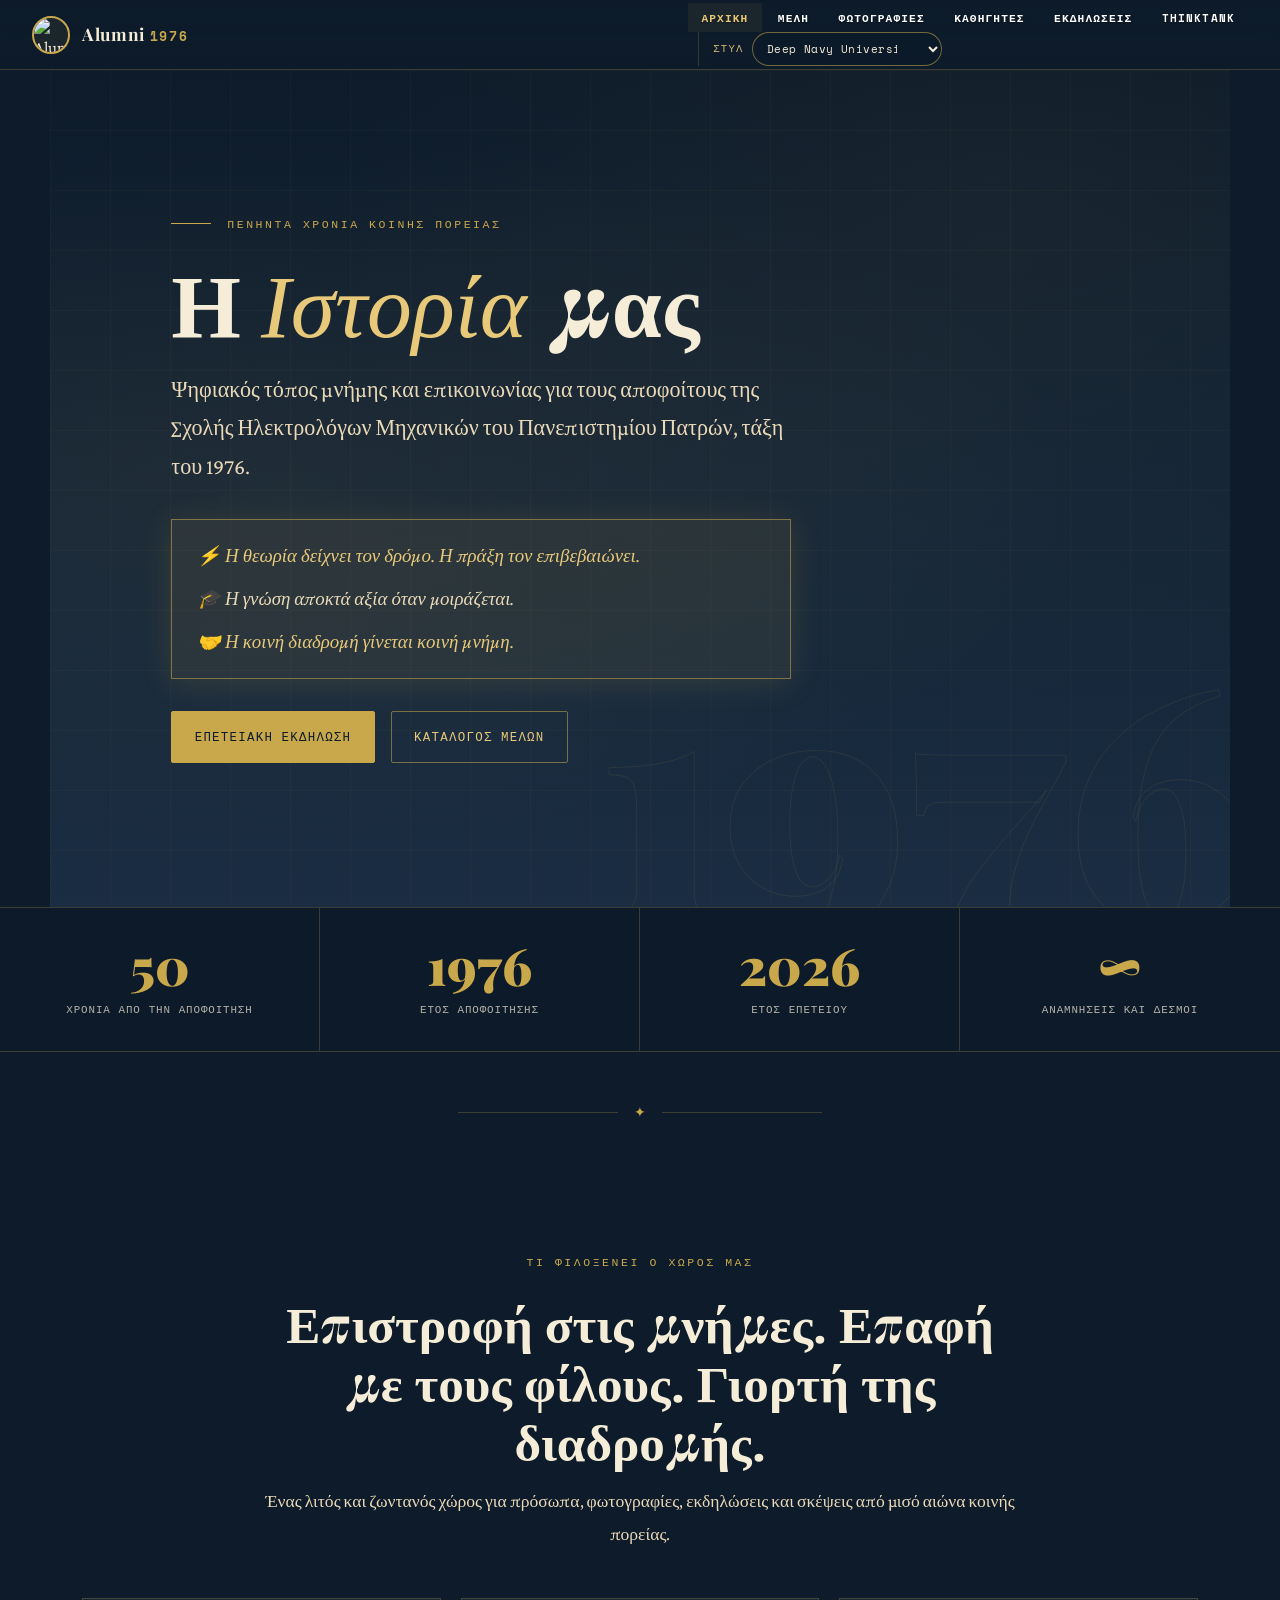
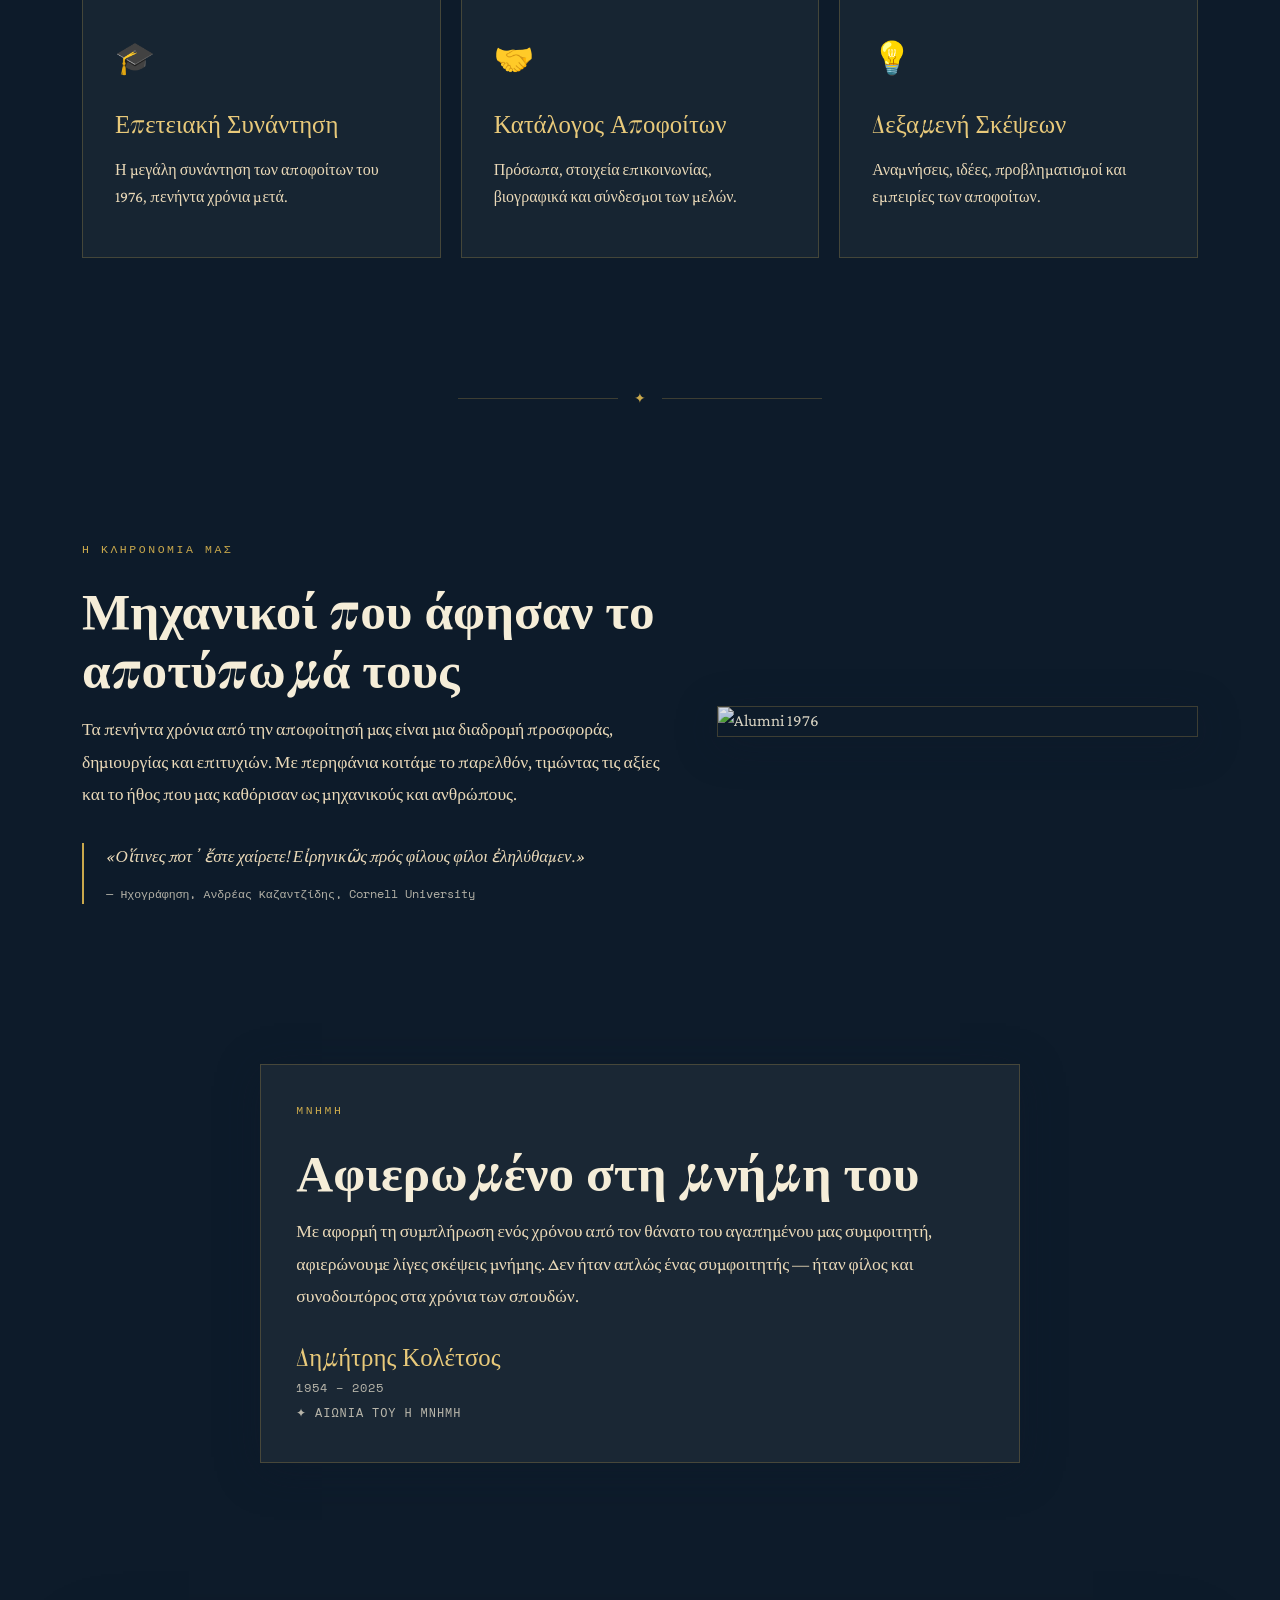
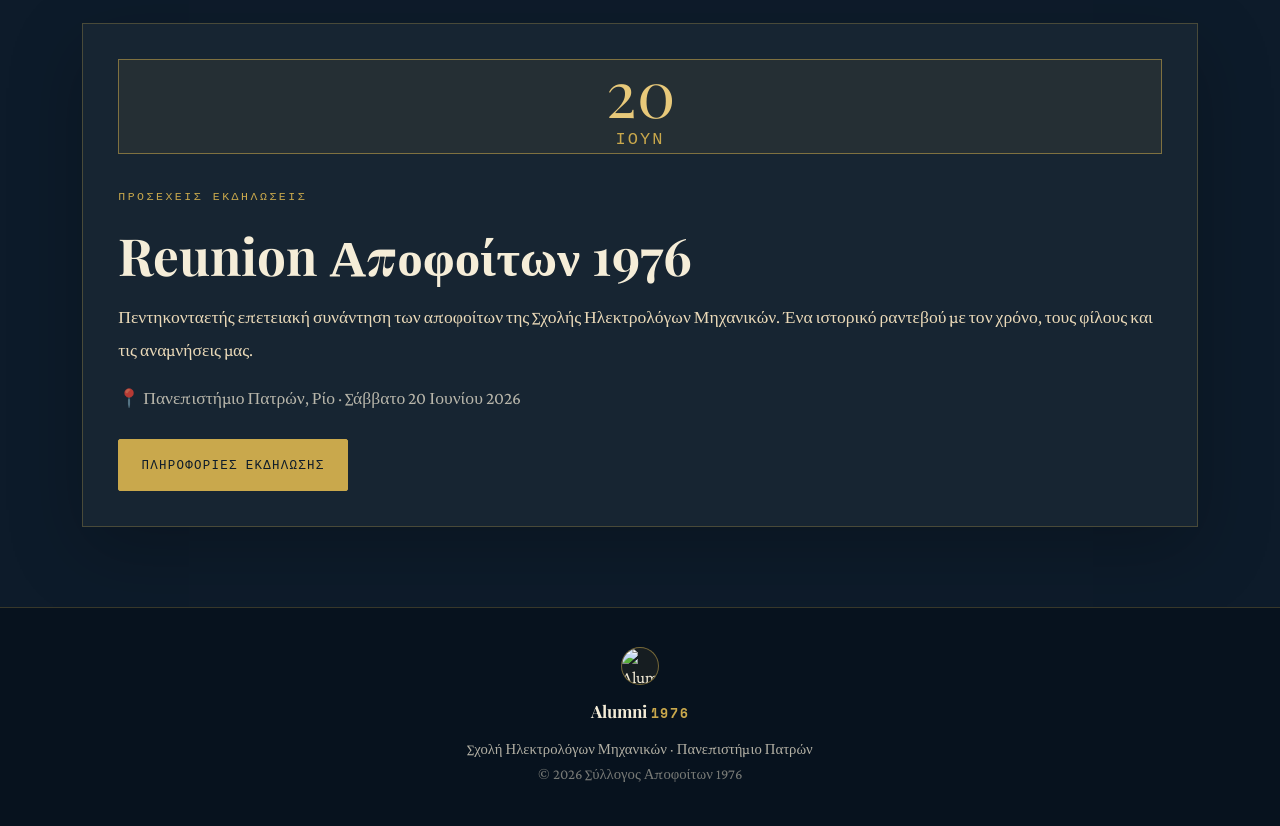
==== commit 468a15ec: "Add files via upload" ====
--- a/index.html
+++ b/index.html
@@ -25,7 +25,7 @@
   >
 
   
-  <link rel="stylesheet" href="./css/styles.css?v=1.0.0">
+  <link rel="stylesheet" href="./css/styles.css?v=1.0.1">
 </head>
 
 <body>
@@ -39,17 +39,19 @@
       <span class="logo-text site-brand-text">Alumni <span>1976</span></span>
     </a>
 
-    <ul id="menu" class="site-menu"></ul>
+    <div class="nav-menu-area">
+      <ul id="menu" class="site-menu"></ul>
 
-    <div class="theme-control" aria-label="Επιλογή εμφάνισης ιστοσελίδας">
-      <label for="themeSelector">Στυλ</label>
-      <select id="themeSelector">
-        <option value="style-deep-navy-university">Deep Navy University</option>
-        <option value="style-academic-gold">Academic Gold</option>
-        <option value="style-engineering-tech">Engineering Tech</option>
-        <option value="style-executive-alumni">Executive Alumni</option>
-        <option value="style-polytechnic-heritage">Polytechnic Heritage</option>
-      </select>
+      <div class="theme-control" aria-label="Επιλογή εμφάνισης ιστοσελίδας">
+        <label for="themeSelector">Στυλ</label>
+        <select id="themeSelector">
+          <option value="style-deep-navy-university">Deep Navy University</option>
+          <option value="style-academic-gold">Academic Gold</option>
+          <option value="style-engineering-tech">Engineering Tech</option>
+          <option value="style-executive-alumni">Executive Alumni</option>
+          <option value="style-polytechnic-heritage">Polytechnic Heritage</option>
+        </select>
+      </div>
     </div>
   </nav>
 
--- a/css/styles.css
+++ b/css/styles.css
@@ -1932,10 +1932,173 @@
     max-width: 100%;
   }
 }
-/* Hide desktop menu scrollbar / spinner-like control */
-@media (min-width: 981px) {
-  #menu,
-  .site-menu {
-    overflow: visible;
-  }
-}
+
+
+
+/* Directory memorial status in member dropdown */
+.member-option-text {
+  display: flex;
+  flex-direction: column;
+  gap: 3px;
+  min-width: 0;
+}
+
+.member-option-text small {
+  color: var(--gold-light);
+  font-size: 0.82rem;
+  letter-spacing: 0.02em;
+}
+
+.member-option-deceased {
+  cursor: not-allowed;
+  opacity: 0.72;
+}
+
+.member-option-deceased:hover {
+  background: transparent;
+}
+
+.member-option-deceased .member-option-thumb {
+  border-color: rgba(201, 168, 76, 0.36);
+  background: rgba(201, 168, 76, 0.08);
+}
+
+.member-option-deceased .member-option-icon {
+  color: var(--gold-light);
+  font-size: 22px;
+  margin-right: 0;
+}
+
+/* COMMUNITY MEMORIAL / CLEAN EMPTY LINKS */
+.community-links-memorial {
+  justify-content: center;
+}
+
+.community-memorial {
+  width: 100%;
+  color: var(--gold-light);
+  font-family: var(--font-mono);
+  font-size: .72rem;
+  letter-spacing: .12em;
+  text-transform: uppercase;
+  text-align: center;
+  opacity: .9;
+}
+
+.community-card-deceased {
+  border-color: rgba(201,168,76,.38);
+}
+
+/* ==========================================
+   FAQ PAGE / ΣΥΧΝΕΣ ΕΡΩΤΗΣΕΙΣ
+========================================== */
+
+.faq-page {
+  max-width: 980px;
+  margin: 0 auto;
+  padding: 72px 40px 96px;
+}
+
+.faq-page h2 {
+  font-family: var(--font-display);
+  color: var(--parchment);
+  font-size: clamp(2.2rem, 5vw, 4rem);
+  line-height: 1.1;
+  margin-bottom: 1rem;
+}
+
+.faq-intro {
+  color: var(--parchment-dark);
+  font-size: 1.08rem;
+  line-height: 1.85;
+  max-width: 760px;
+  margin-bottom: 2rem;
+}
+
+.faq-list {
+  display: grid;
+  gap: 16px;
+}
+
+.faq-item {
+  background: rgba(245,237,216,0.055);
+  border: 1px solid var(--border);
+  box-shadow: var(--shadow-deep);
+  padding: 0;
+  overflow: hidden;
+}
+
+.faq-question {
+  list-style: none;
+  cursor: pointer;
+  padding: 1.15rem 1.35rem;
+  font-family: var(--font-display);
+  font-size: 1.28rem;
+  color: var(--gold-light);
+  display: flex;
+  align-items: center;
+  justify-content: space-between;
+  gap: 1rem;
+}
+
+.faq-question::-webkit-details-marker {
+  display: none;
+}
+
+.faq-question::after {
+  content: "+";
+  font-family: var(--font-body);
+  font-weight: 700;
+  color: var(--gold-light);
+  font-size: 1.35rem;
+  line-height: 1;
+}
+
+.faq-item[open] .faq-question::after {
+  content: "−";
+}
+
+.faq-answer {
+  padding: 0 1.35rem 1.35rem;
+  color: var(--parchment-dark);
+  font-size: 1.02rem;
+  line-height: 1.8;
+}
+
+.faq-answer p {
+  margin: 0 0 .85rem;
+  color: inherit;
+}
+
+.faq-answer p:last-child {
+  margin-bottom: 0;
+}
+
+.faq-answer strong,
+.faq-answer a {
+  color: var(--gold-light);
+}
+
+.faq-note {
+  margin-top: 2rem;
+  padding: 1.25rem 1.35rem;
+  border: 1px solid var(--border);
+  background: rgba(201,168,76,.08);
+  color: var(--parchment-dark);
+  line-height: 1.75;
+}
+
+@media (max-width: 720px) {
+  .faq-page {
+    padding: 48px 20px 72px;
+  }
+
+  .faq-question {
+    font-size: 1.12rem;
+    padding: 1rem 1.05rem;
+  }
+
+  .faq-answer {
+    padding: 0 1.05rem 1.1rem;
+  }
+}
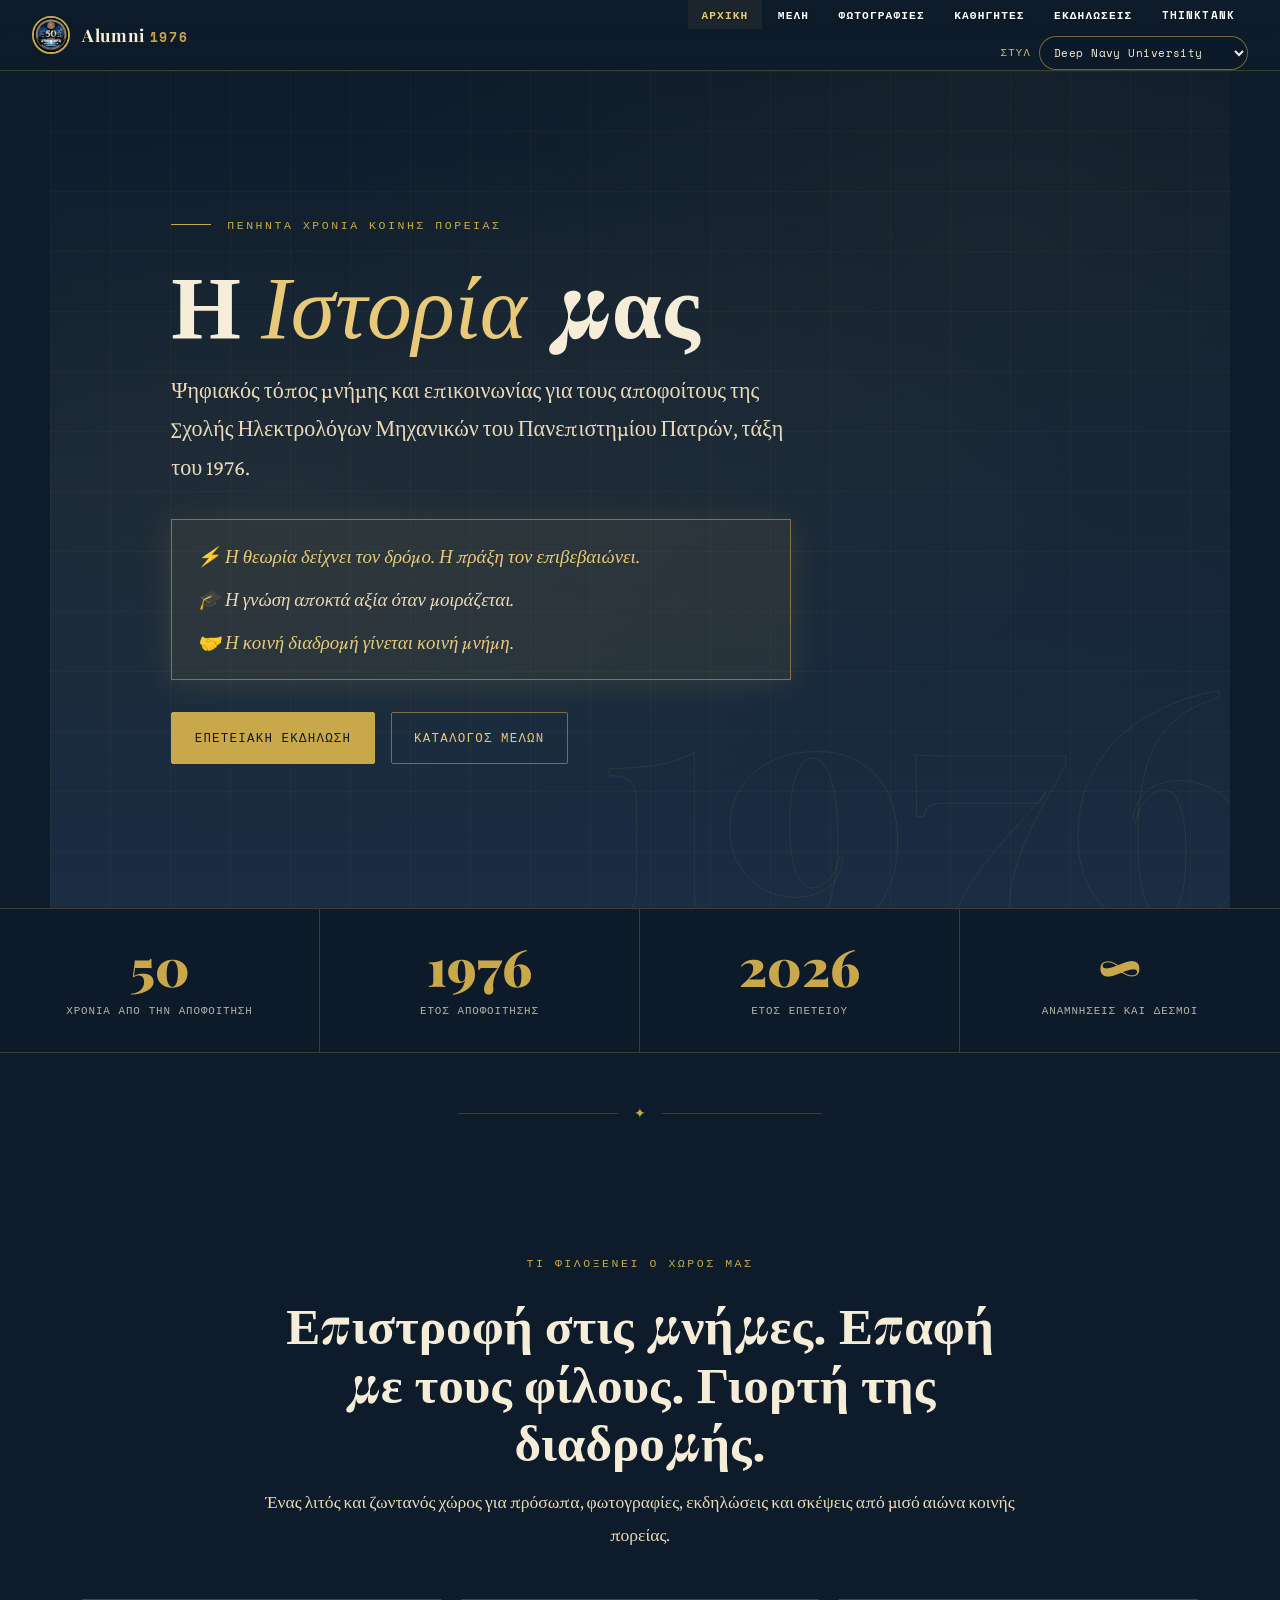
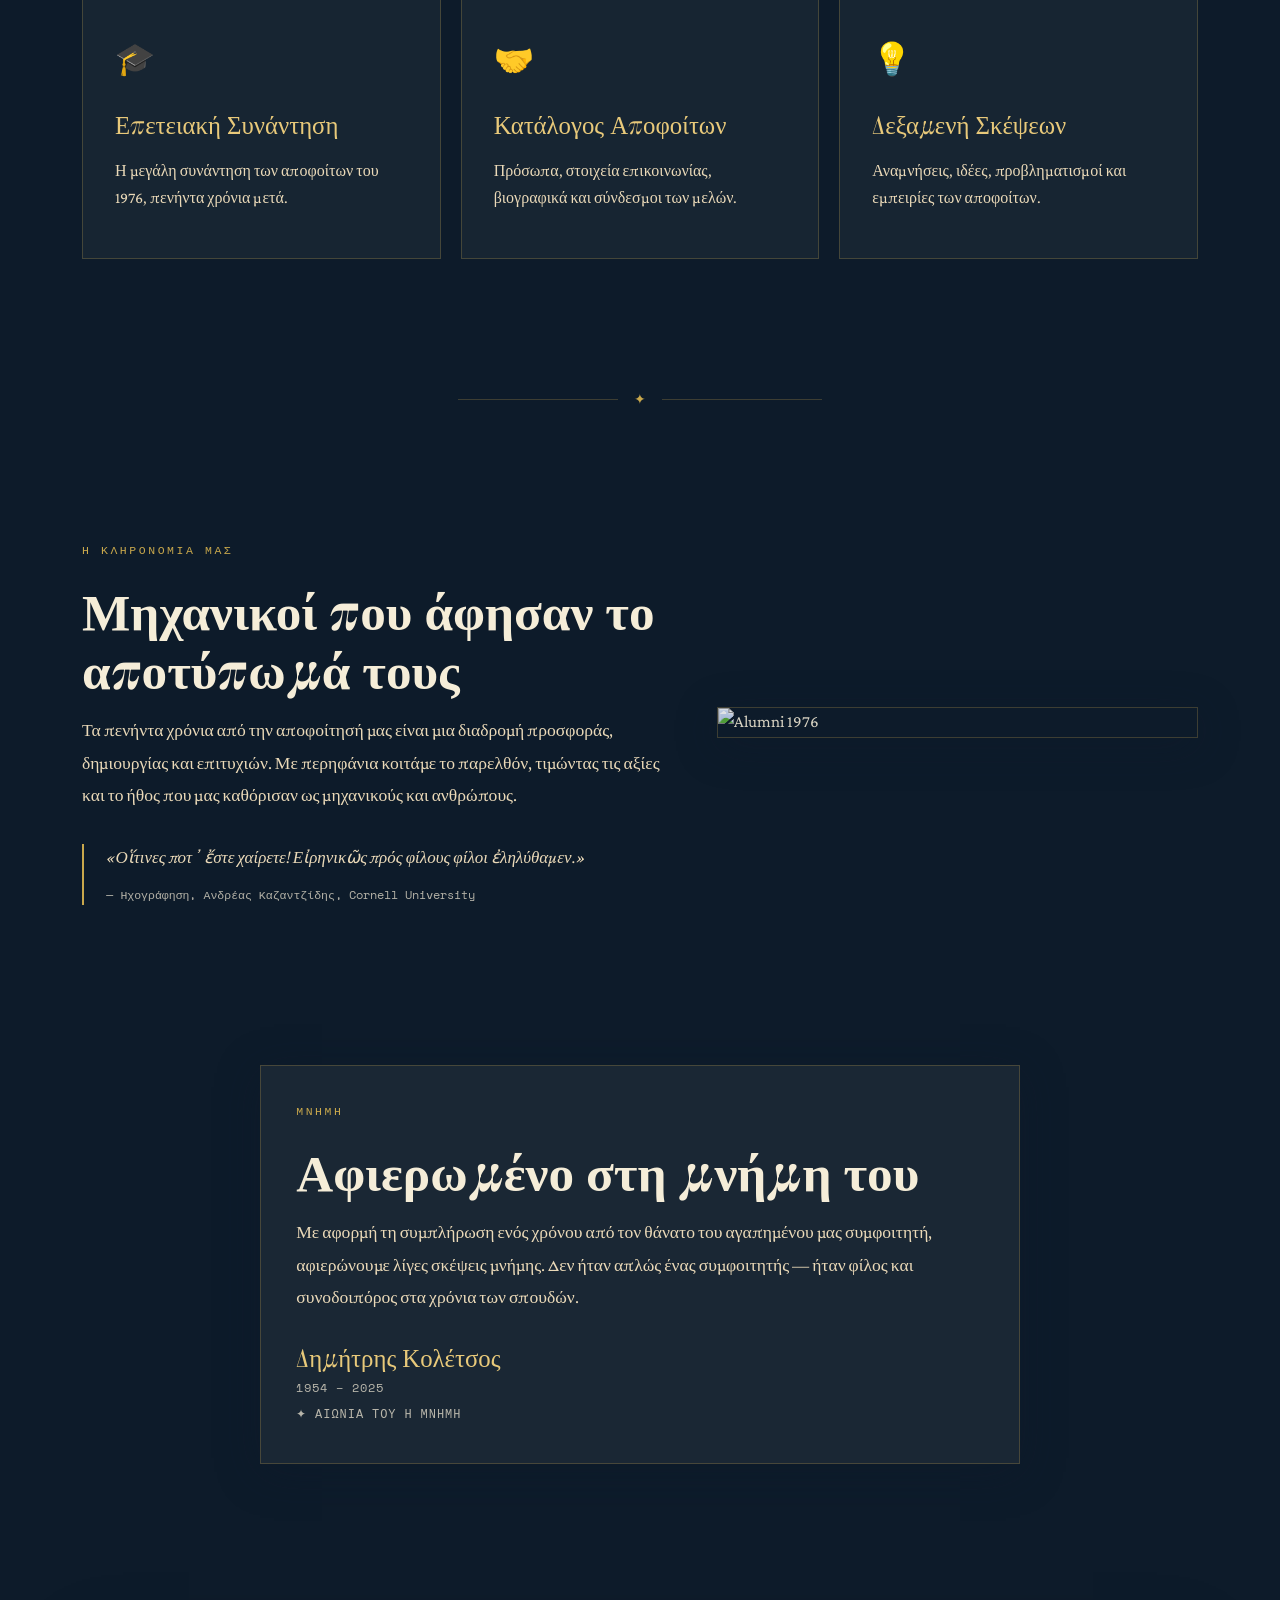
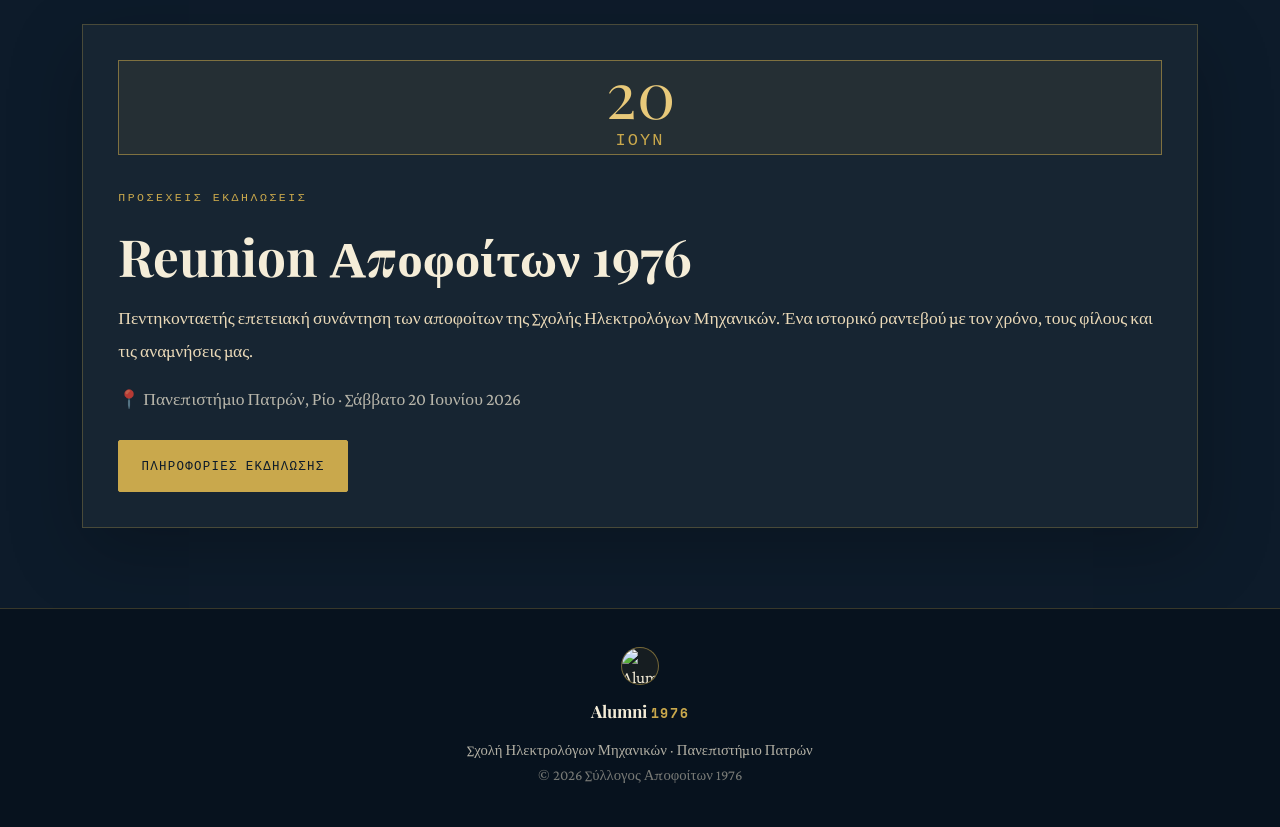
==== commit 2cc80f64: "Add files via upload" ====
--- a/index.html
+++ b/index.html
@@ -33,9 +33,9 @@
   <nav class="site-nav">
     <a href="#/home" class="logo site-brand" data-route="home" aria-label="Alumni 1976 Home">
       <img
-        src="https://drive.google.com/thumbnail?id=1_fP9DxqJCAR2alZBsccNE2t6_3BhF_Ic&sz=w150"
-        alt="Alumni 1976 Logo"
-      />
+  src="./assets/logo/concard50years.png"
+  alt="Alumni 1976 Logo"
+/>
       <span class="logo-text site-brand-text">Alumni <span>1976</span></span>
     </a>
 
--- a/css/styles.css
+++ b/css/styles.css
@@ -2102,3 +2102,222 @@
     padding: 0 1.05rem 1.1rem;
   }
 }
+
+
+/* ==========================================
+   HEADER MENU + STYLE SELECTOR LAYOUT FIX
+   Style selector is placed under the menu, aligned right.
+   This gives tablet screens the full menu width.
+========================================== */
+
+.nav-menu-area {
+  flex: 1;
+  min-width: 0;
+  display: flex;
+  flex-direction: column;
+  align-items: flex-end;
+  justify-content: center;
+  gap: 7px;
+}
+
+.nav-menu-area #menu,
+.nav-menu-area .site-menu {
+  width: 100%;
+  justify-content: flex-end;
+  overflow-x: auto;
+  overflow-y: hidden;
+  white-space: nowrap;
+  -webkit-overflow-scrolling: touch;
+  scrollbar-width: thin;
+}
+
+.theme-control {
+  align-self: flex-end;
+  margin-left: 0;
+  padding-left: 0;
+  border-left: 0;
+}
+
+.theme-control select {
+  max-width: 240px;
+}
+
+@media (max-width: 1199px) {
+  .site-nav,
+  nav {
+    gap: 1rem;
+  }
+
+  .nav-menu-area #menu,
+  .nav-menu-area .site-menu {
+    justify-content: flex-start;
+    padding-bottom: 2px;
+  }
+
+  .theme-control {
+    justify-content: flex-end;
+  }
+}
+
+@media (max-width: 980px) {
+  .nav-menu-area {
+    width: 100%;
+    align-items: stretch;
+  }
+
+  .theme-control {
+    width: 100%;
+    justify-content: flex-end;
+  }
+
+  .theme-control select {
+    max-width: min(100%, 260px);
+  }
+}
+
+@media (max-width: 520px) {
+  .theme-control {
+    align-items: flex-end;
+    flex-direction: column;
+    gap: 5px;
+  }
+}
+
+/* ==========================================
+   ALUMNIPROFS PHOTO FRAME REFINEMENT
+   Clear separation between each professor photo and its legend.
+========================================== */
+
+.prof-section {
+  margin-bottom: 64px;
+}
+
+.prof-section-label {
+  display: inline-block;
+  font-family: var(--font-mono);
+  font-size: .72rem;
+  letter-spacing: .18em;
+  text-transform: uppercase;
+  color: var(--gold);
+  border: 1px solid var(--border);
+  padding: 6px 10px;
+  margin-bottom: 14px;
+  background: rgba(245,237,216,.04);
+}
+
+.prof-section-title {
+  font-family: var(--font-display);
+  color: var(--parchment);
+  font-size: clamp(1.9rem, 3vw, 2.8rem);
+  line-height: 1.12;
+  margin-bottom: 10px;
+}
+
+.prof-section-subtitle {
+  color: var(--parchment-dark);
+  max-width: 760px;
+  margin-bottom: 32px;
+}
+
+.prof-section-divider {
+  height: 1px;
+  background: linear-gradient(90deg, transparent, var(--border-strong), transparent);
+  margin: 22px 0 58px;
+}
+
+.prof-grid {
+  display: grid;
+  grid-template-columns: repeat(auto-fit, minmax(240px, 1fr));
+  gap: 30px;
+  align-items: stretch;
+}
+
+.prof-card {
+  background: rgba(245,237,216,.045);
+  border: 1px solid var(--border);
+  padding: 16px 16px 18px;
+  box-shadow: 0 18px 45px rgba(0,0,0,.18);
+  transition: transform .25s ease, border-color .25s ease, background .25s ease;
+}
+
+.prof-card:hover {
+  transform: translateY(-3px);
+  border-color: var(--gold);
+  background: rgba(245,237,216,.07);
+}
+
+.prof-card.memorial {
+  border-color: rgba(201,168,76,.35);
+}
+
+.prof-photo-wrap {
+  position: relative;
+  width: 100%;
+  aspect-ratio: 4 / 5;
+  overflow: hidden;
+  background: rgba(0,0,0,.20);
+  border: 1px solid var(--border-strong);
+  padding: 7px;
+  margin-bottom: 15px;
+}
+
+.prof-photo-wrap::after {
+  content: '';
+  position: absolute;
+  inset: 7px;
+  border: 1px solid rgba(255,255,255,.12);
+  pointer-events: none;
+}
+
+.prof-photo-wrap img {
+  width: 100%;
+  height: 100%;
+  display: block;
+  object-fit: cover;
+  filter: saturate(.96) contrast(1.03);
+  transition: transform .35s ease;
+}
+
+.prof-card:hover .prof-photo-wrap img {
+  transform: scale(1.025);
+}
+
+.prof-initials {
+  width: 100%;
+  height: 100%;
+  display: grid;
+  place-items: center;
+  font-family: var(--font-display);
+  font-size: 2.6rem;
+  color: var(--gold-light);
+  background: radial-gradient(circle at 30% 25%, rgba(201,168,76,.24), rgba(18,24,38,.86));
+}
+
+.prof-name {
+  font-family: var(--font-display);
+  color: var(--gold-light);
+  font-size: 1.2rem;
+  line-height: 1.22;
+  text-align: center;
+  padding-top: 12px;
+  border-top: 1px solid var(--border);
+}
+
+.prof-dates {
+  margin-top: 7px;
+  color: var(--parchment-dark);
+  font-size: .92rem;
+  text-align: center;
+}
+
+@media (max-width: 720px) {
+  .prof-grid {
+    grid-template-columns: 1fr;
+    gap: 24px;
+  }
+
+  .prof-card {
+    max-width: 380px;
+    margin: 0 auto;
+  }
+}
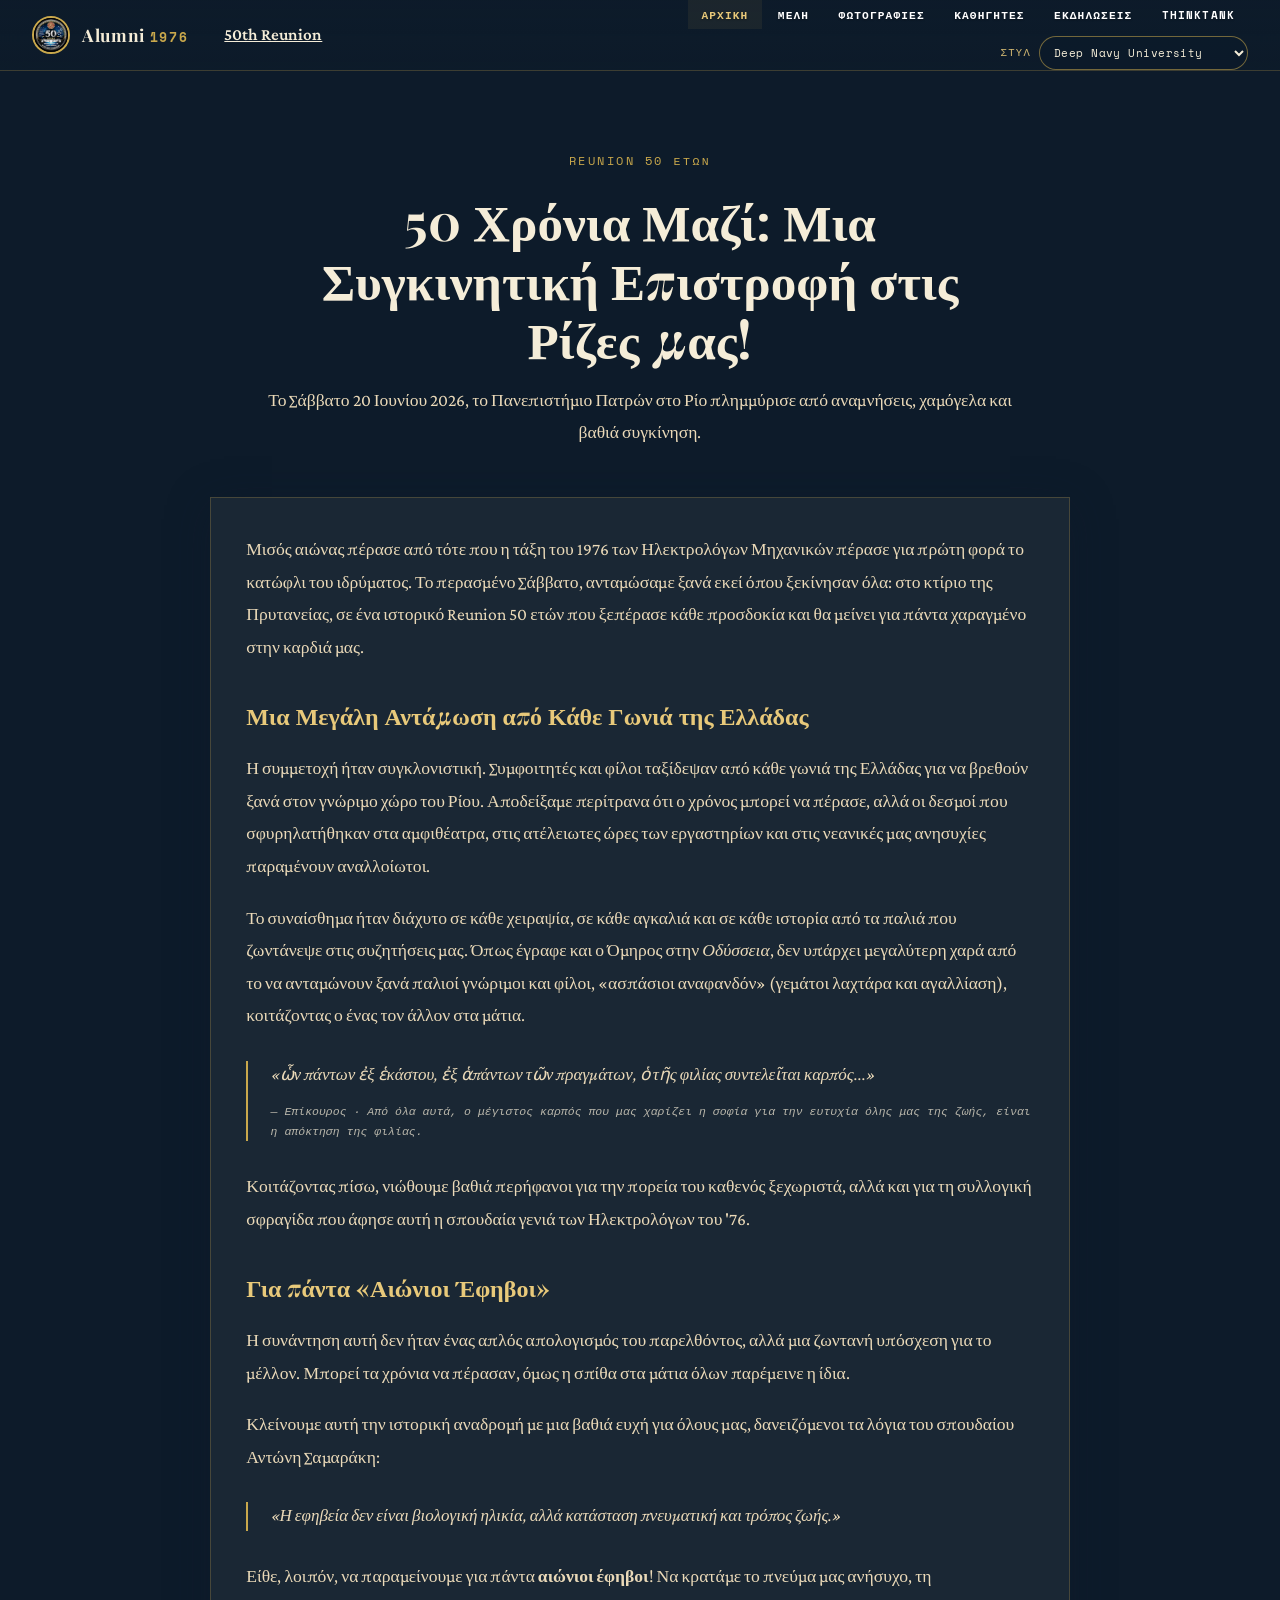
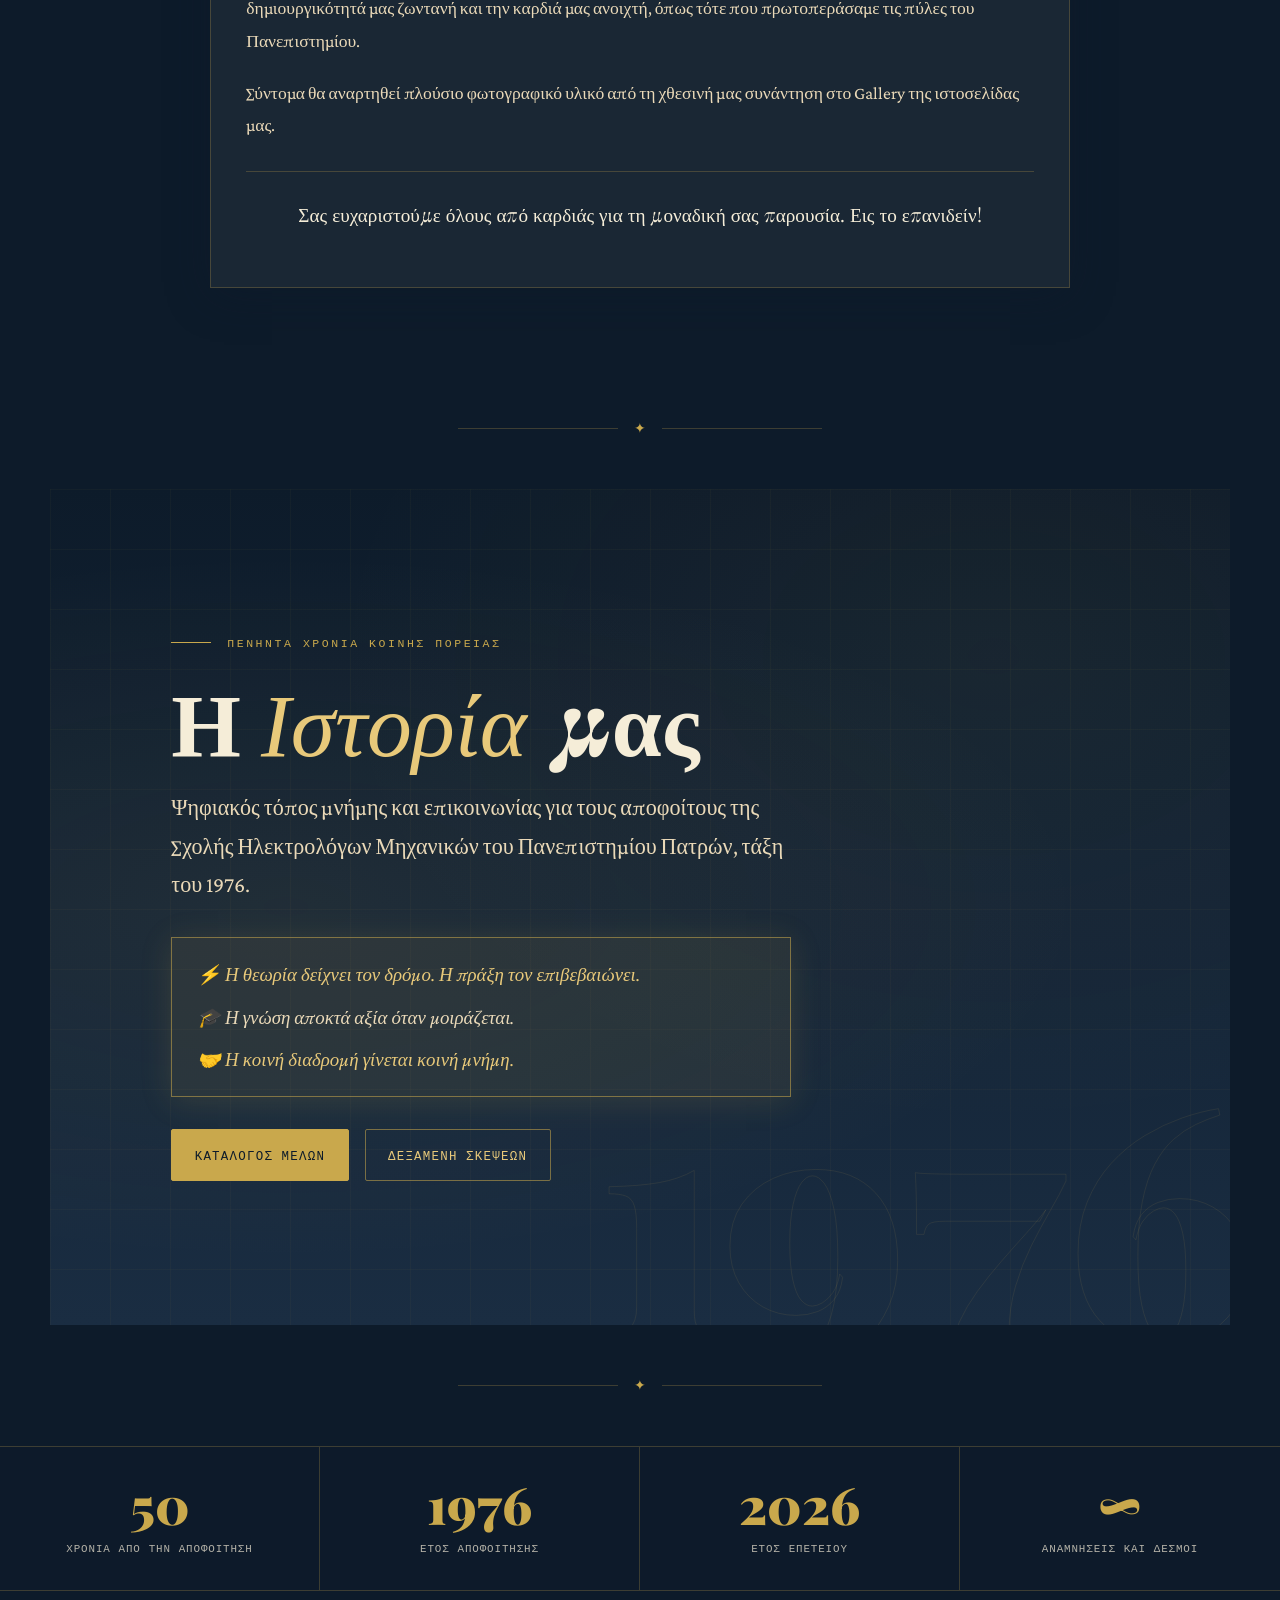
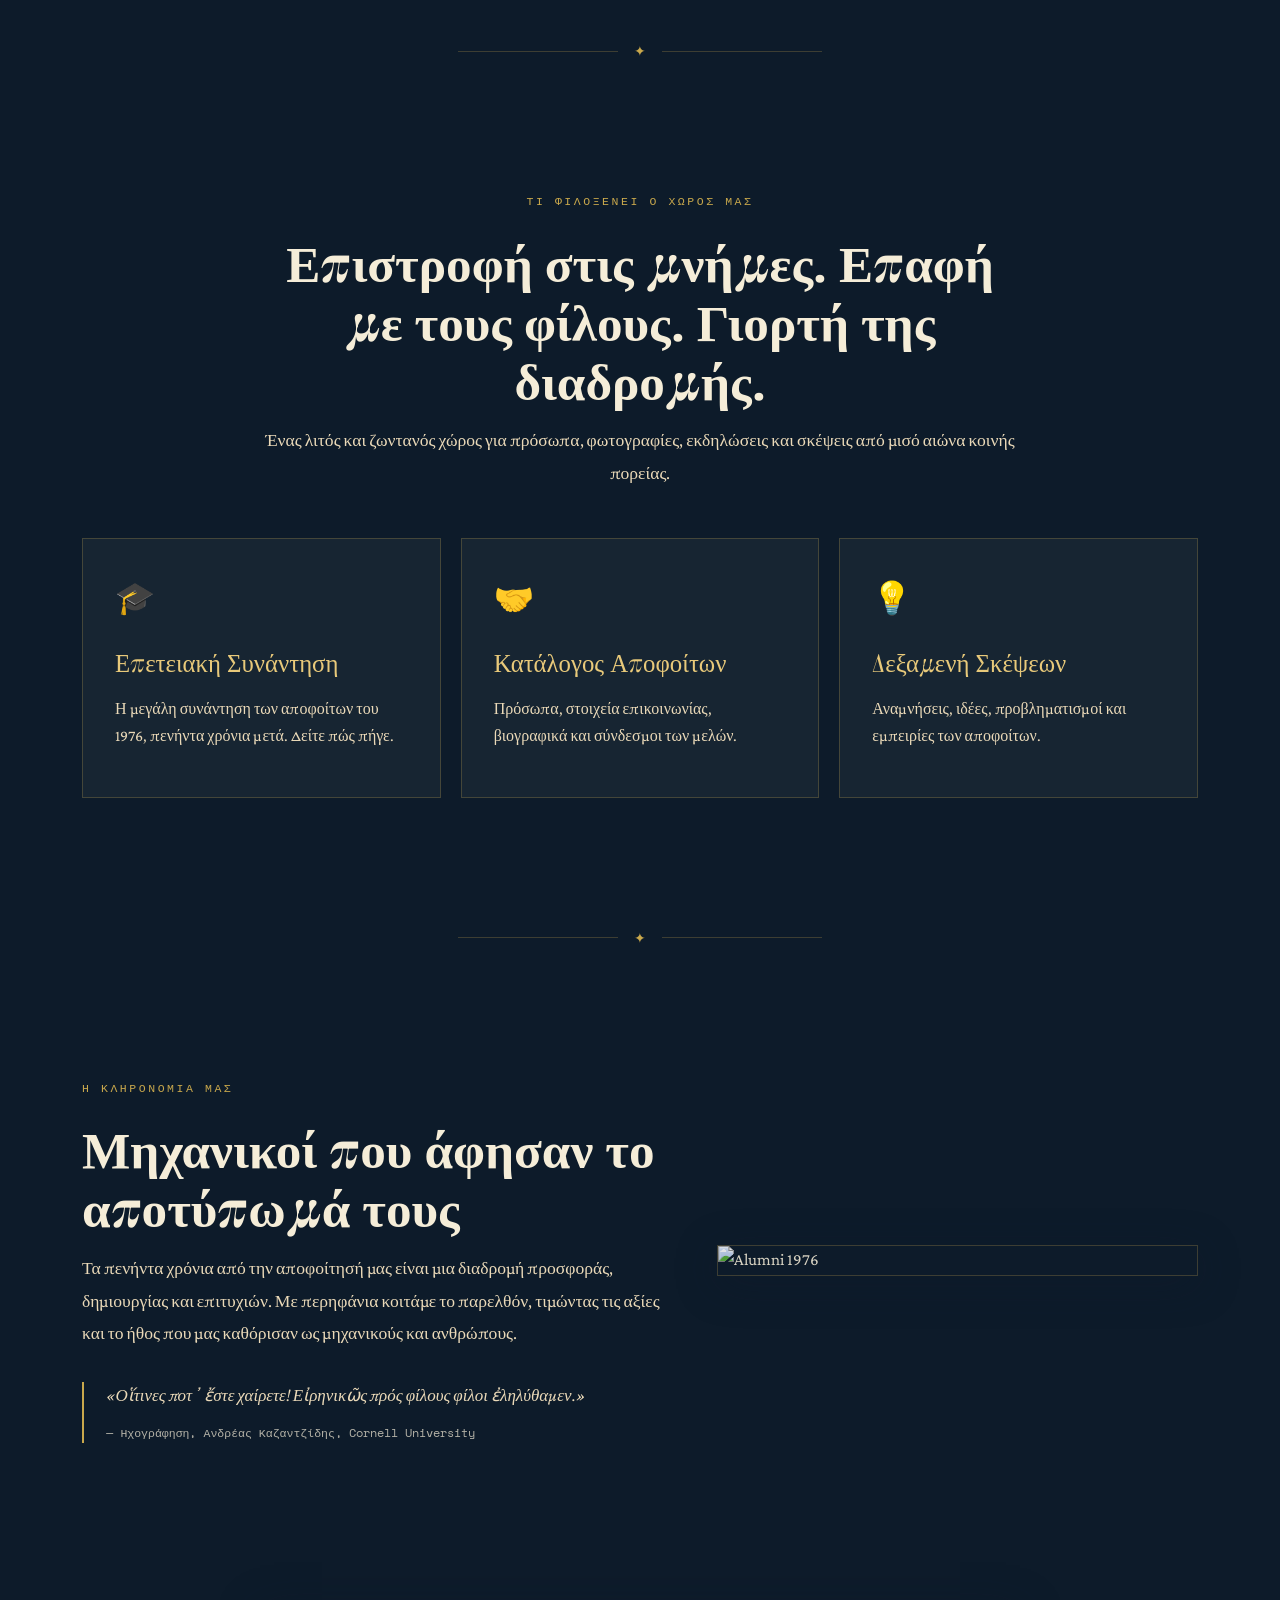
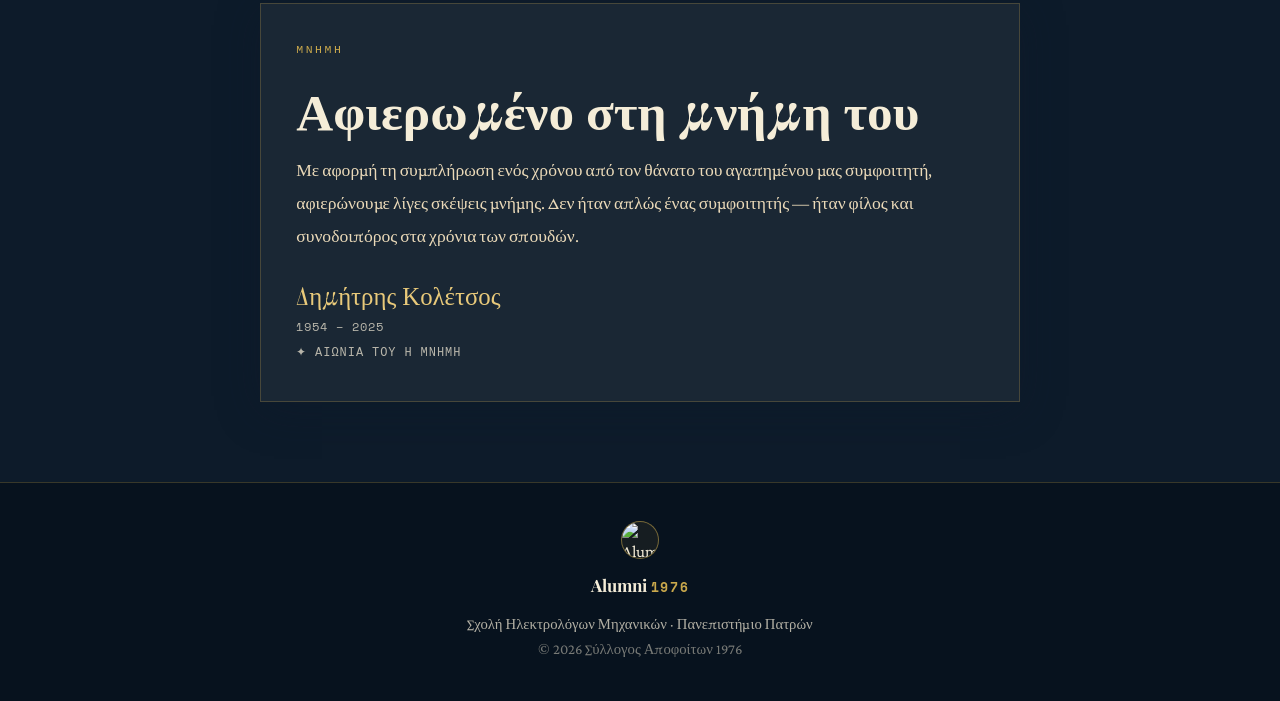
==== commit 150cbbbf: "Add files via upload" ====
--- a/index.html
+++ b/index.html
@@ -38,6 +38,7 @@
 />
       <span class="logo-text site-brand-text">Alumni <span>1976</span></span>
     </a>
+    <a href="#/reunion" class="reunion-link" style="margin-left:12px;font-weight:600;">50th Reunion</a>
 
     <div class="nav-menu-area">
       <ul id="menu" class="site-menu"></ul>
--- a/css/styles.css
+++ b/css/styles.css
@@ -609,6 +609,40 @@
   color: var(--muted2);
 }
 
+/* ── EVENT RECAP ── */
+.recap-card {
+  max-width: 860px;
+}
+
+.recap-card h3 {
+  font-family: var(--font-display);
+  font-size: 1.5rem;
+  color: var(--gold-light);
+  margin: 2rem 0 1rem;
+}
+
+.recap-card p {
+  margin-bottom: 1.2rem;
+}
+
+.recap-card .quote {
+  margin: 1.8rem 0;
+}
+
+.recap-card .quote cite {
+  font-style: italic;
+}
+
+.recap-thanks {
+  margin-top: 1.8rem;
+  padding-top: 1.6rem;
+  border-top: 1px solid var(--border);
+  font-family: var(--font-display);
+  font-size: 1.2rem;
+  color: var(--parchment);
+  text-align: center;
+}
+
 /* ── FOOTER ── */
 .site-footer,
 footer {
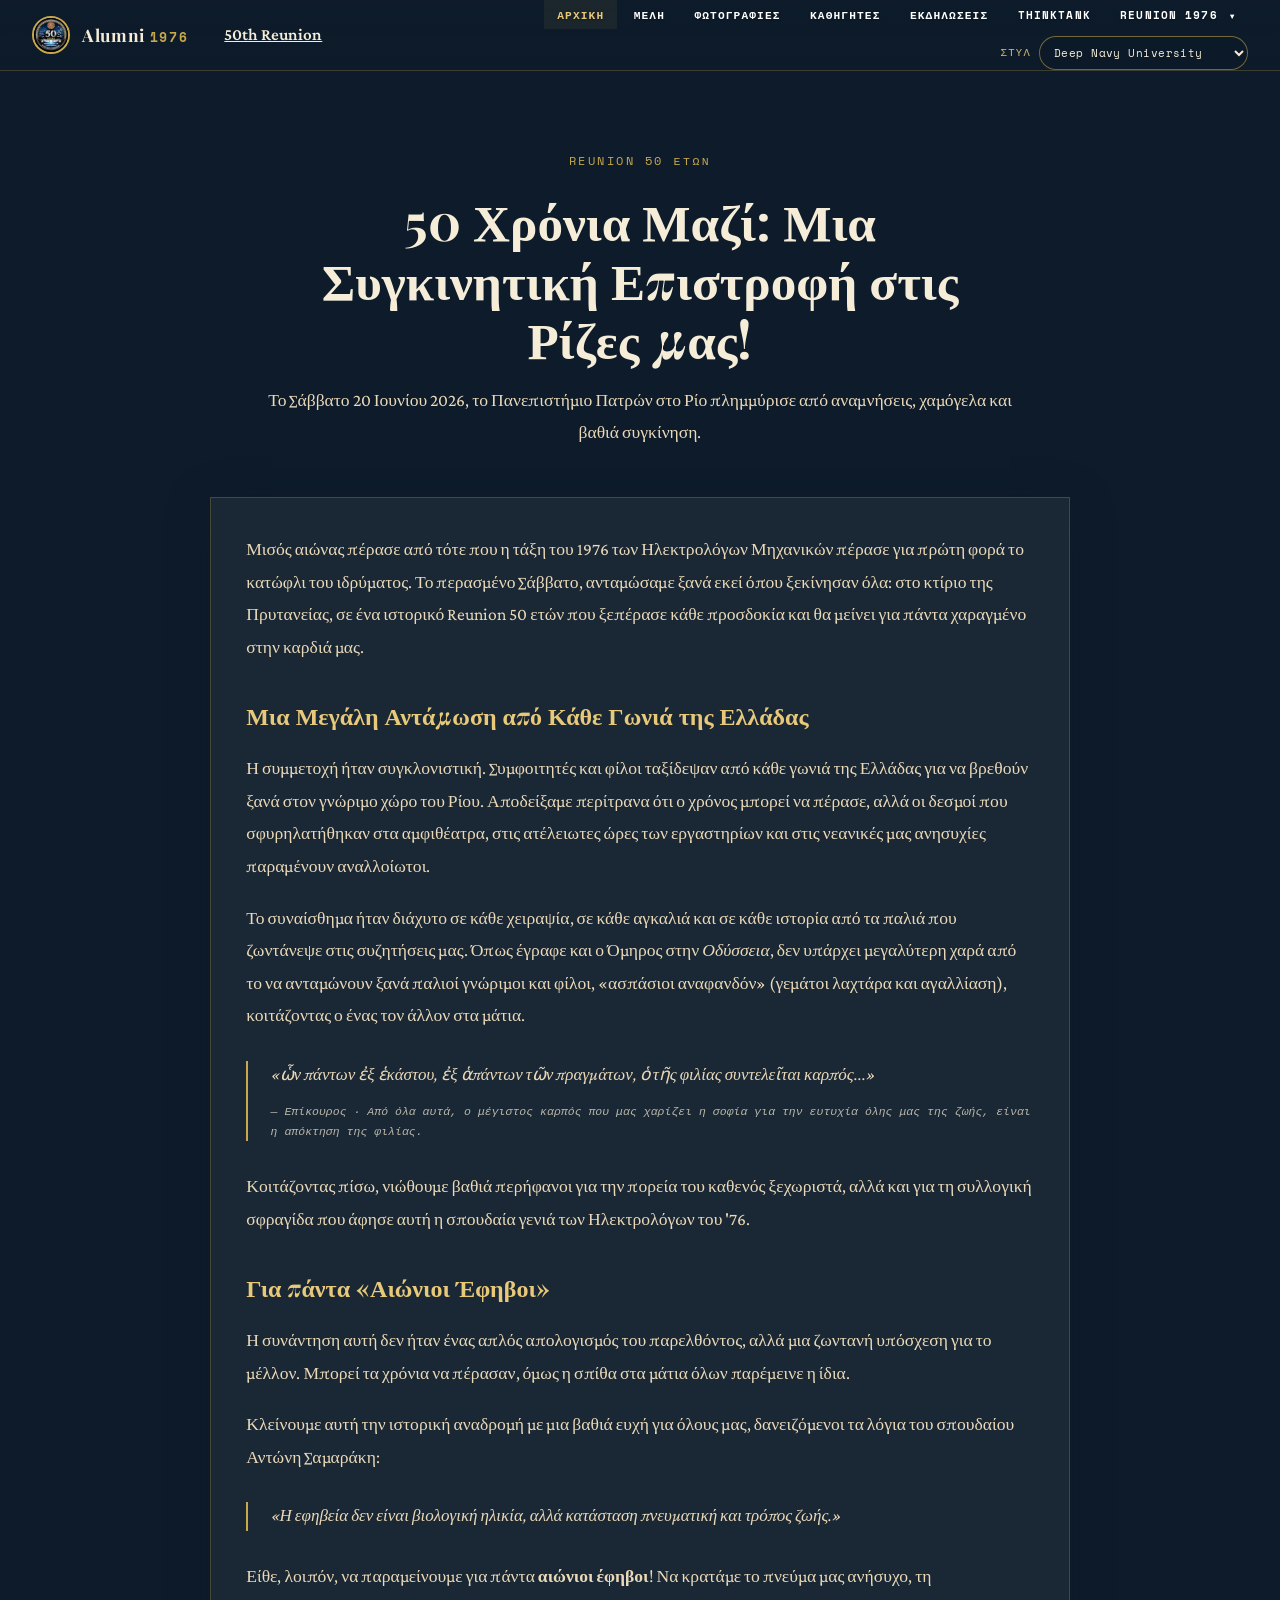
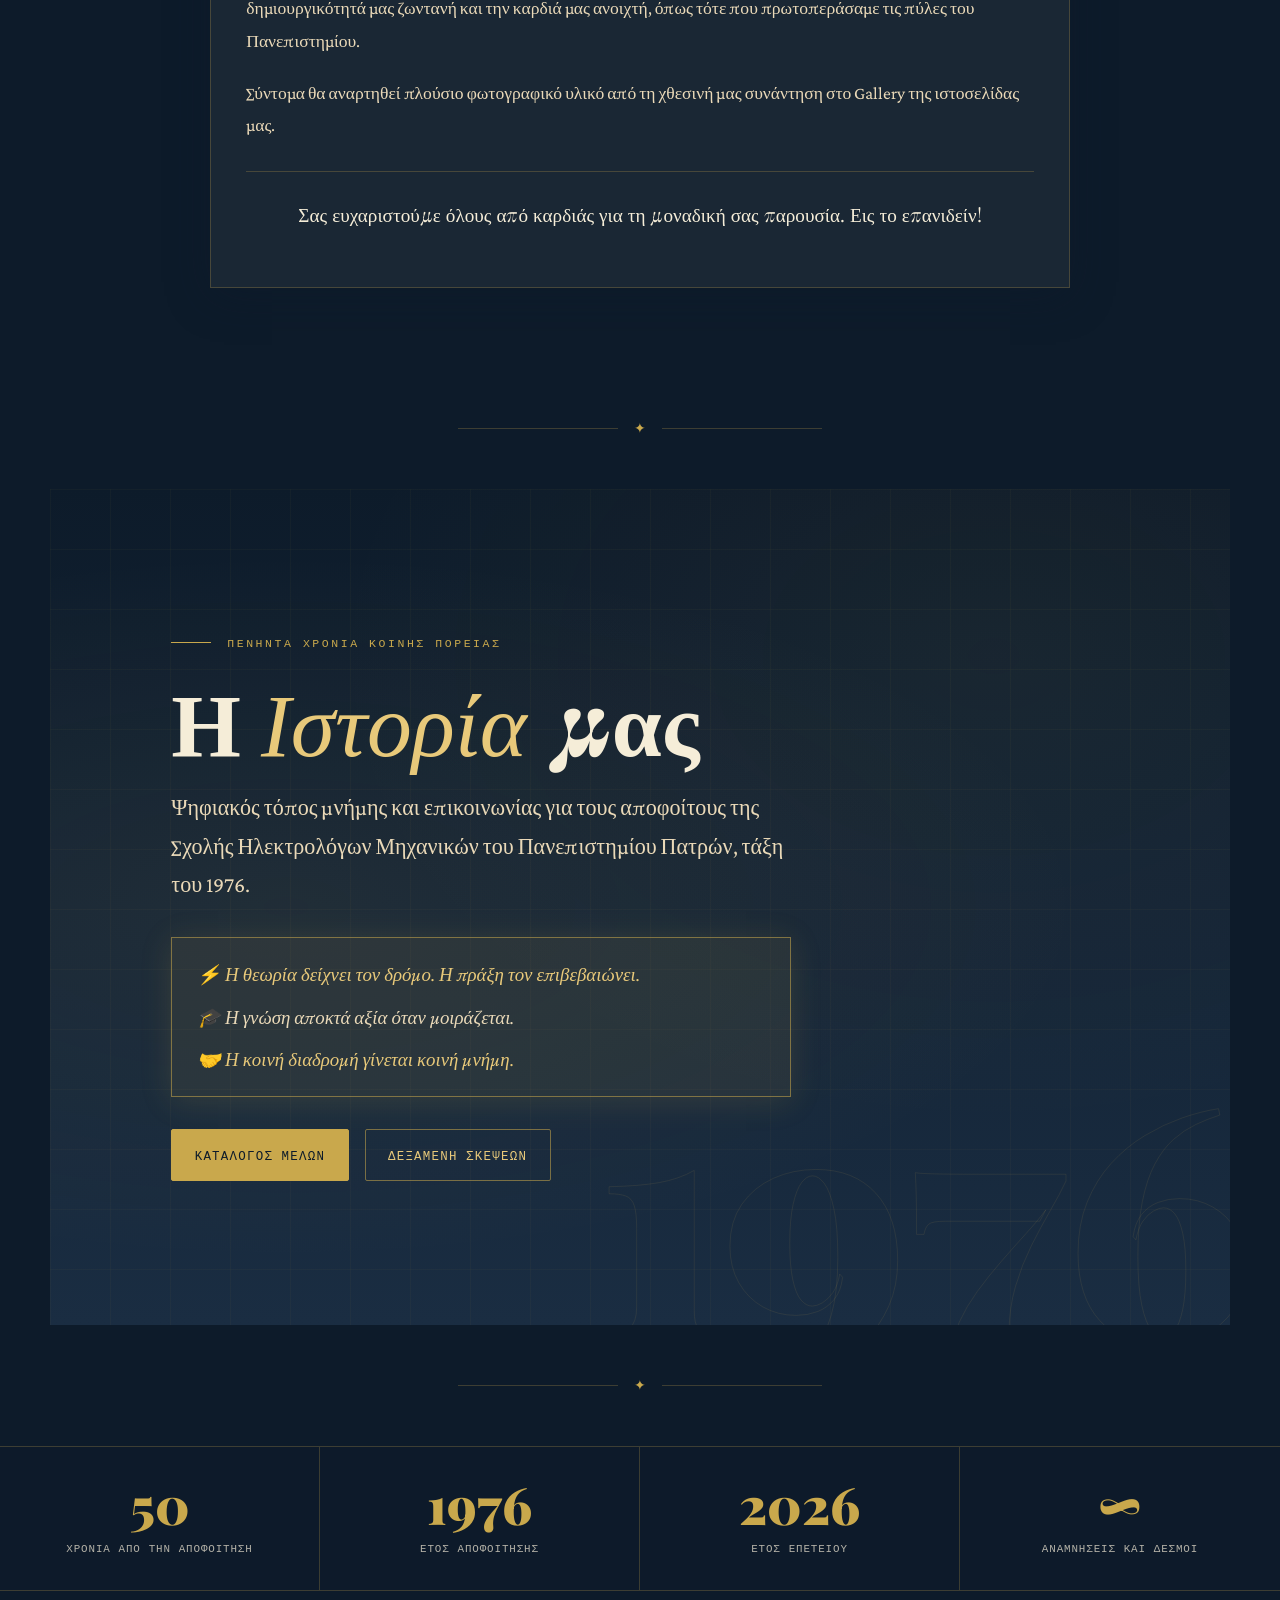
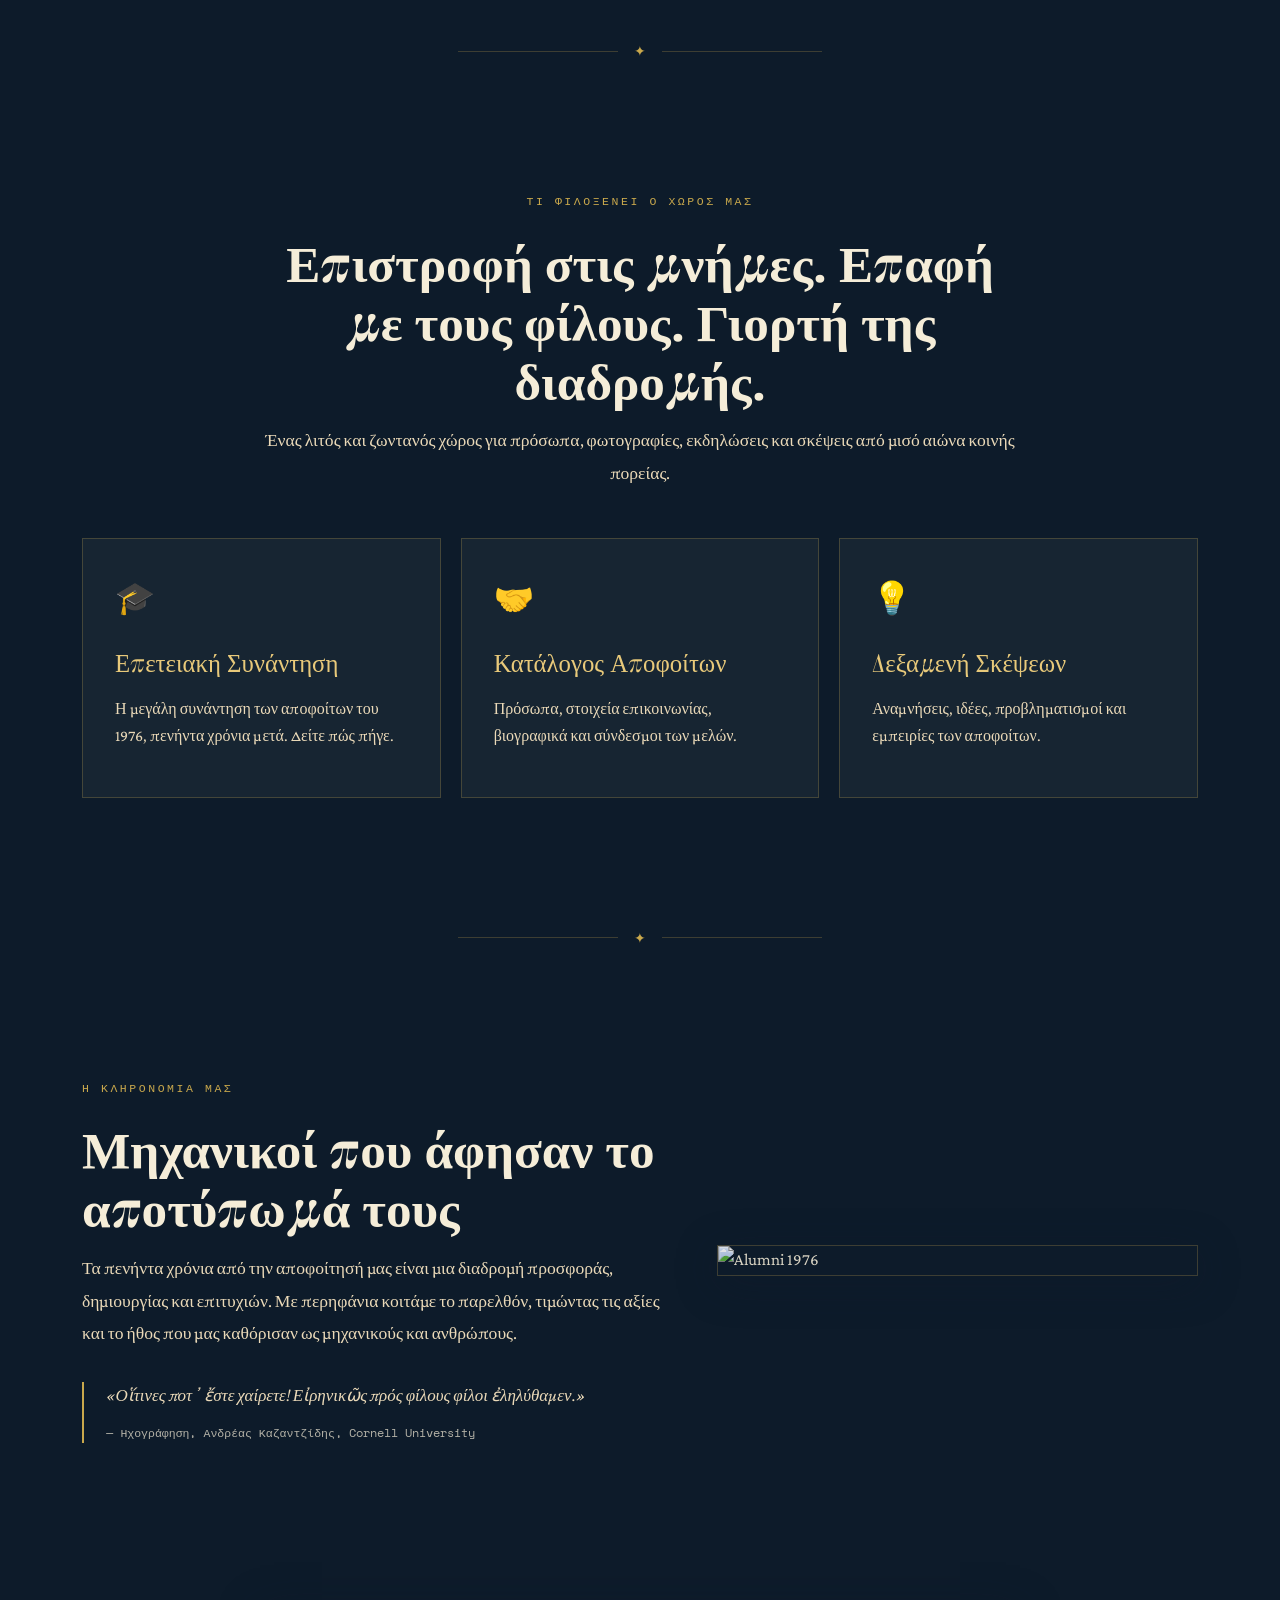
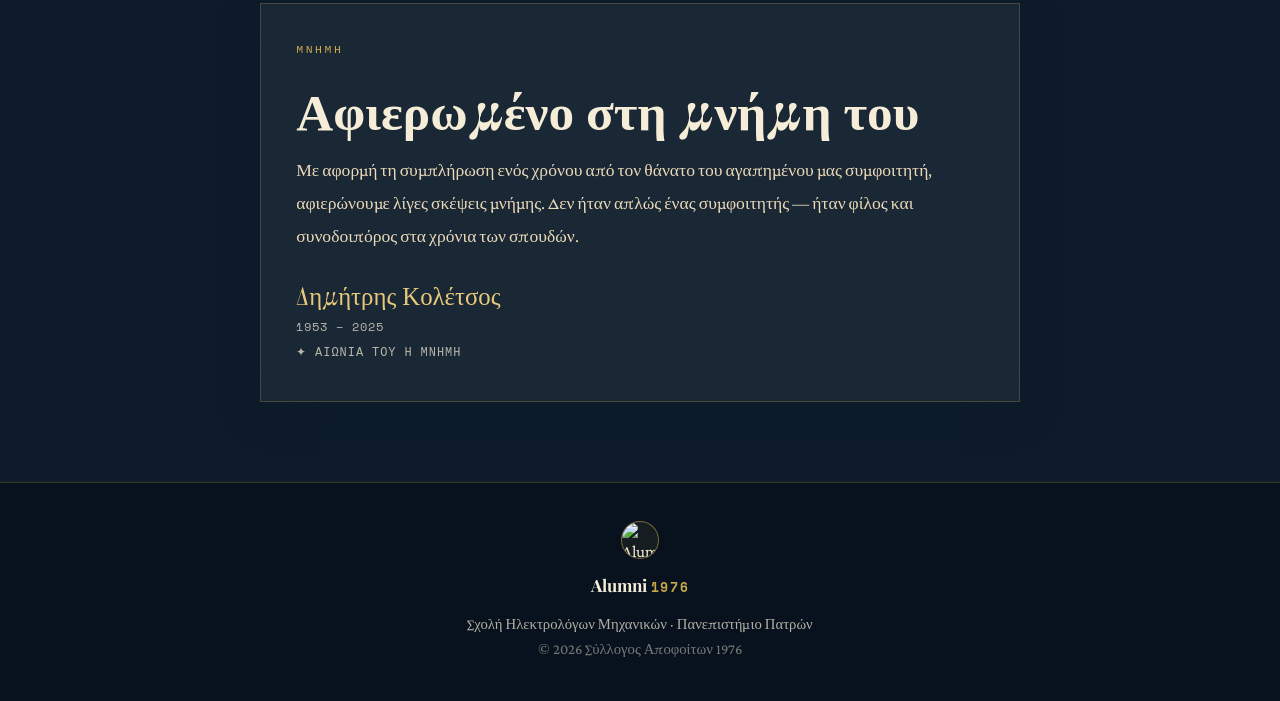
==== commit ff8f964d: "Add files via upload" ====
--- a/index.html
+++ b/index.html
@@ -15,37 +15,46 @@
     property="og:description"
     content="Σκέψεις, αναμνήσεις, φωτογραφίες και εκδηλώσεις των αποφοίτων Ηλεκτρολόγων Μηχανικών του 1976."
   />
+  <meta property="og:image" content="https://drive.google.com/thumbnail?id=1_fP9DxqJCAR2alZBsccNE2t6_3BhF_Ic&sz=w1200" />
   <meta name="twitter:card" content="summary_large_image" />
 
+  <!-- Preconnect for faster external resource loading -->
   <link rel="preconnect" href="https://fonts.googleapis.com">
   <link rel="preconnect" href="https://fonts.gstatic.com" crossorigin>
+  <link rel="preconnect" href="https://hpnrlshfxxcyujrxegka.supabase.co">
+  <link rel="preconnect" href="https://drive.google.com">
+
   <link
     href="https://fonts.googleapis.com/css2?family=Playfair+Display:ital,wght@0,400;0,700;0,900;1,400&family=Crimson+Pro:wght@300;400;500;600&family=Space+Mono:wght@400;700&display=swap"
     rel="stylesheet"
-  >
+    media="print"
+    onload="this.media='all'"
+  />
 
-  
   <link rel="stylesheet" href="./css/styles.css?v=1.0.1">
 </head>
 
 <body>
 
-  <nav class="site-nav">
-    <a href="#/home" class="logo site-brand" data-route="home" aria-label="Alumni 1976 Home">
+  <nav class="site-nav" role="navigation" aria-label="Κύρια Πλοήγηση">
+    <a href="#/home" class="logo site-brand" data-route="home" aria-label="Alumni 1976 Αρχική">
       <img
-  src="./assets/logo/concard50years.png"
-  alt="Alumni 1976 Logo"
-/>
+        src="./assets/logo/concard50years.png"
+        alt="Alumni 1976 Logo"
+        width="50"
+        height="50"
+        loading="lazy"
+      />
       <span class="logo-text site-brand-text">Alumni <span>1976</span></span>
     </a>
     <a href="#/reunion" class="reunion-link" style="margin-left:12px;font-weight:600;">50th Reunion</a>
 
     <div class="nav-menu-area">
-      <ul id="menu" class="site-menu"></ul>
+      <ul id="menu" class="site-menu" role="menubar"></ul>
 
       <div class="theme-control" aria-label="Επιλογή εμφάνισης ιστοσελίδας">
         <label for="themeSelector">Στυλ</label>
-        <select id="themeSelector">
+        <select id="themeSelector" aria-label="Επιλογή θέματος">
           <option value="style-deep-navy-university">Deep Navy University</option>
           <option value="style-academic-gold">Academic Gold</option>
           <option value="style-engineering-tech">Engineering Tech</option>
@@ -57,15 +66,22 @@
   </nav>
 
   <main id="app" aria-live="polite">
-    <div class="loading">Φόρτωση...</div>
+    <div class="loading" role="status" aria-label="Φόρτωση περιεχομένου">
+      <span class="loading-spinner"></span>
+      <span>Φόρτωση...</span>
+    </div>
   </main>
 
-  <footer class="site-footer">
+  <footer class="site-footer" role="contentinfo">
     <div class="footer-inner footer-centered">
       <a href="#/home" class="logo footer-logo-link" data-route="home" aria-label="Alumni 1976 Home">
         <img
           src="https://drive.google.com/thumbnail?id=1_fP9DxqJCAR2alZBsccNE2t6_3BhF_Ic&sz=w150"
           alt="Alumni 1976 Logo"
+          width="75"
+          height="75"
+          loading="lazy"
+          decoding="async"
         />
       </a>
 
@@ -75,18 +91,21 @@
         Σχολή Ηλεκτρολόγων Μηχανικών · Πανεπιστήμιο Πατρών<br>
         <span>© 2026 Σύλλογος Αποφοίτων 1976</span>
       </div>
-
-      </div>
+    </div>
   </footer>
 
+  <!-- Legacy script with data attributes -->
   <script
-    src="./js/database.js"
+    src="./js/database.js?v=1.0.2"
     id="supabase-db"
     data-apikey="sb_publishable_Z-a7txOn8hNxk2MtHDME3A_axCrWbPB"
-    data-sql="select=item,url&order=id.asc">
+    data-sql="select=item,url&order=id.asc"
+    defer>
   </script>
-<script type="module" src="./js/app.js?v=1.0.0"></script>
-<script type="module" src="./js/theme-selector.js?v=1.0.0"></script>
-  
+
+  <!-- Module scripts - loaded with type="module" -->
+  <script type="module" src="./js/app.js?v=1.0.2"></script>
+  <script type="module" src="./js/theme-selector.js?v=1.0.2"></script>
+
 </body>
-</html>
+</html>
--- a/css/styles.css
+++ b/css/styles.css
@@ -2355,3 +2355,295 @@
     margin: 0 auto;
   }
 }
+
+/* ============================================
+   REUNION 1976 — Dropdown Menu
+============================================ */
+#menu .has-dropdown {
+  position: relative;
+}
+#menu .dropdown-caret {
+  font-size: .7em;
+  margin-left: .25rem;
+  transition: transform .2s;
+  display: inline-block;
+}
+#menu .has-dropdown.open .dropdown-caret {
+  transform: rotate(180deg);
+}
+#menu .dropdown-menu {
+  display: none;
+  position: absolute;
+  top: calc(100% + 6px);
+  left: 50%;
+  transform: translateX(-50%);
+  background: rgba(13,27,42,0.97);
+  border: 1px solid var(--border-strong);
+  border-radius: 8px;
+  min-width: 220px;
+  padding: .4rem 0;
+  list-style: none;
+  z-index: 200;
+  box-shadow: 0 8px 32px rgba(0,0,0,.45);
+  backdrop-filter: blur(12px);
+}
+#menu .has-dropdown.open .dropdown-menu {
+  display: block;
+}
+#menu .dropdown-menu li a {
+  display: block;
+  padding: .55rem 1.2rem;
+  color: var(--parchment);
+  text-decoration: none;
+  font-size: .92rem;
+  white-space: nowrap;
+  transition: background .15s, color .15s;
+}
+#menu .dropdown-menu li a:hover,
+#menu .dropdown-menu li a.active {
+  background: rgba(201,168,76,.12);
+  color: var(--gold);
+}
+
+/* ============================================
+   REUNION — Dashboard
+============================================ */
+.rd-stats-grid {
+  display: grid;
+  grid-template-columns: repeat(auto-fit, minmax(140px, 1fr));
+  gap: 1rem;
+  margin-bottom: 2.5rem;
+}
+.rd-stat-card {
+  background: var(--surface);
+  border: 1px solid var(--border);
+  border-radius: 10px;
+  padding: 1.4rem 1rem;
+  text-align: center;
+  text-decoration: none;
+  color: var(--parchment);
+  transition: border-color .2s, transform .2s;
+  display: flex; flex-direction: column; align-items: center; gap: .4rem;
+}
+.rd-stat-card:hover { border-color: var(--gold); transform: translateY(-2px); }
+.rd-stat-card.skeleton { min-height: 110px; animation: pulse 1.4s ease-in-out infinite; }
+@keyframes pulse { 0%,100%{opacity:.4} 50%{opacity:.8} }
+.rd-stat-icon { font-size: 1.8rem; }
+.rd-stat-value { font-size: 2rem; font-family: var(--font-display); color: var(--gold); font-weight: 700; }
+.rd-stat-label { font-size: .82rem; color: var(--muted); letter-spacing: .05em; text-transform: uppercase; }
+
+.rd-nav-grid {
+  display: grid;
+  grid-template-columns: repeat(auto-fit, minmax(200px, 1fr));
+  gap: 1.2rem;
+  margin-bottom: 3rem;
+}
+.rd-nav-card {
+  background: var(--surface);
+  border: 1px solid var(--border);
+  border-radius: 12px;
+  padding: 1.6rem 1.4rem;
+  text-decoration: none;
+  color: var(--parchment);
+  display: flex; flex-direction: column; gap: .5rem;
+  transition: border-color .2s, transform .2s, box-shadow .2s;
+}
+.rd-nav-card:hover { border-color: var(--gold); transform: translateY(-3px); box-shadow: var(--shadow-gold); }
+.rd-nav-icon { font-size: 2rem; }
+.rd-nav-card h3 { font-family: var(--font-display); font-size: 1.05rem; color: var(--gold-light); }
+.rd-nav-card p { font-size: .88rem; color: var(--muted); line-height: 1.5; flex: 1; }
+.rd-nav-arrow { font-size: 1.2rem; color: var(--gold); align-self: flex-end; transition: transform .2s; }
+.rd-nav-card:hover .rd-nav-arrow { transform: translateX(4px); }
+
+.rd-quote {
+  border-left: 3px solid var(--gold);
+  padding: 1.2rem 1.6rem;
+  background: rgba(201,168,76,.05);
+  border-radius: 0 8px 8px 0;
+  font-family: var(--font-display);
+  font-size: 1.15rem;
+  font-style: italic;
+  color: var(--parchment);
+  margin-top: 1rem;
+}
+.rd-quote footer { font-size: .82rem; color: var(--muted); margin-top: .6rem; font-style: normal; font-family: var(--font-body); }
+
+/* ============================================
+   REUNION — Greetings Wall
+============================================ */
+.rg-wall {
+  display: flex;
+  flex-direction: column;
+  gap: 1.6rem;
+}
+.rg-card {
+  background: var(--surface);
+  border: 1px solid var(--border);
+  border-radius: 12px;
+  padding: 1.6rem;
+  animation: fadeSlideUp .4s ease both;
+}
+@keyframes fadeSlideUp { from{opacity:0;transform:translateY(16px)} to{opacity:1;transform:translateY(0)} }
+.rg-card-header {
+  display: flex;
+  align-items: center;
+  gap: 1rem;
+  margin-bottom: 1.1rem;
+}
+.rg-avatar {
+  width: 56px; height: 56px; border-radius: 50%; flex-shrink: 0;
+  border: 2px solid var(--gold);
+  overflow: hidden;
+}
+.rg-avatar-img { width: 100%; height: 100%; object-fit: cover; }
+.rg-avatar-placeholder {
+  width: 100%; height: 100%;
+  background: linear-gradient(135deg, var(--navy-mid), var(--navy));
+  color: var(--gold);
+  font-family: var(--font-display);
+  font-size: 1.3rem;
+  font-weight: 700;
+  display: flex; align-items: center; justify-content: center;
+}
+.rg-card-meta { display: flex; flex-direction: column; gap: .15rem; }
+.rg-name { font-family: var(--font-display); font-size: 1.05rem; color: var(--gold-light); }
+.rg-role { font-size: .82rem; color: var(--muted); }
+.rg-date { font-size: .78rem; color: var(--muted2); }
+.rg-card-text p { color: var(--muted2); line-height: 1.75; margin-bottom: .7rem; }
+.rg-card-text p:last-child { margin-bottom: 0; }
+
+/* ============================================
+   REUNION — Video Gallery
+============================================ */
+.rv-grid {
+  display: grid;
+  grid-template-columns: repeat(auto-fill, minmax(260px, 1fr));
+  gap: 1.4rem;
+}
+.rv-card {
+  background: var(--surface);
+  border: 1px solid var(--border);
+  border-radius: 10px;
+  overflow: hidden;
+  cursor: pointer;
+  transition: border-color .2s, transform .2s, box-shadow .2s;
+}
+.rv-card:hover { border-color: var(--gold); transform: translateY(-3px); box-shadow: var(--shadow-gold); }
+.rv-thumb { position: relative; aspect-ratio: 16/9; background: var(--navy-mid); overflow: hidden; }
+.rv-thumb img { width: 100%; height: 100%; object-fit: cover; transition: transform .3s; }
+.rv-card:hover .rv-thumb img { transform: scale(1.04); }
+.rv-thumb-placeholder { width: 100%; height: 100%; display: flex; align-items: center; justify-content: center; font-size: 3rem; color: var(--muted); }
+.rv-play-overlay {
+  position: absolute; inset: 0;
+  display: flex; align-items: center; justify-content: center;
+  font-size: 2.5rem;
+  background: rgba(13,27,42,.45);
+  color: var(--gold);
+  opacity: 0;
+  transition: opacity .2s;
+}
+.rv-card:hover .rv-play-overlay { opacity: 1; }
+.rv-card-body { padding: .9rem 1rem; }
+.rv-card-body h3 { font-family: var(--font-display); font-size: 1rem; color: var(--parchment); margin-bottom: .3rem; }
+.rv-card-body p { font-size: .85rem; color: var(--muted); }
+.rv-modal-inner { max-width: 820px; }
+.rv-embed-wrap { width: 100%; aspect-ratio: 16/9; background: #000; border-radius: 6px; overflow: hidden; margin-bottom: 1rem; }
+.rv-iframe, .rv-video-player { width: 100%; height: 100%; border: none; display: block; }
+
+/* ============================================
+   REUNION — Attendees Grid
+============================================ */
+.ra-grid {
+  display: grid;
+  grid-template-columns: repeat(auto-fill, minmax(130px, 1fr));
+  gap: 1.1rem;
+}
+.ra-card {
+  background: var(--surface);
+  border: 1px solid var(--border);
+  border-radius: 10px;
+  padding: 1.2rem .8rem;
+  text-align: center;
+  display: flex; flex-direction: column; align-items: center; gap: .5rem;
+  animation: fadeSlideUp .35s ease both;
+  transition: border-color .2s, transform .2s;
+}
+.ra-card:hover { border-color: var(--gold); transform: translateY(-2px); }
+.ra-avatar { width: 60px; height: 60px; border-radius: 50%; border: 2px solid var(--gold); overflow: hidden; }
+.ra-avatar-img { width: 100%; height: 100%; object-fit: cover; }
+.ra-avatar-placeholder {
+  width: 100%; height: 100%;
+  background: linear-gradient(135deg, var(--navy-mid), var(--navy));
+  color: var(--gold);
+  font-family: var(--font-display);
+  font-size: 1.2rem; font-weight: 700;
+  display: flex; align-items: center; justify-content: center;
+}
+.ra-name { font-size: .88rem; font-family: var(--font-display); color: var(--parchment); line-height: 1.3; }
+.ra-caption { font-size: .75rem; color: var(--muted); }
+
+/* ── Attendees: absent members section ── */
+.ra-absent-section {
+  margin-top: 3rem;
+  padding-top: 2rem;
+  border-top: 1px solid var(--border);
+}
+.ra-absent-title {
+  font-family: var(--font-display);
+  font-size: 1.1rem;
+  color: var(--muted2);
+  margin-bottom: .3rem;
+}
+.ra-absent-subtitle {
+  font-size: .85rem;
+  color: var(--muted);
+  margin-bottom: 1.2rem;
+}
+.ra-absent-list {
+  display: flex;
+  flex-wrap: wrap;
+  gap: .5rem;
+}
+.ra-absent-name {
+  font-size: .85rem;
+  color: var(--muted);
+  background: rgba(245,237,216,.05);
+  border: 1px solid var(--border);
+  border-radius: 20px;
+  padding: .25rem .8rem;
+}
+
+/* ── Video cards: member photo thumb ── */
+.rv-thumb-member {
+  position: relative;
+  aspect-ratio: 16/9;
+  background: var(--navy-mid);
+  overflow: hidden;
+  display: flex;
+  align-items: center;
+  justify-content: center;
+}
+.rv-member-photo {
+  width: 100%;
+  height: 100%;
+  object-fit: cover;
+  object-position: top center;
+  transition: transform .3s;
+}
+.rv-card:hover .rv-member-photo { transform: scale(1.04); }
+
+.rv-thumb-initials {
+  position: relative;
+  aspect-ratio: 16/9;
+  background: linear-gradient(135deg, var(--navy-mid), var(--navy));
+  display: flex;
+  align-items: center;
+  justify-content: center;
+}
+.rv-initials {
+  font-family: var(--font-display);
+  font-size: 2.5rem;
+  font-weight: 700;
+  color: var(--gold);
+  opacity: .7;
+}
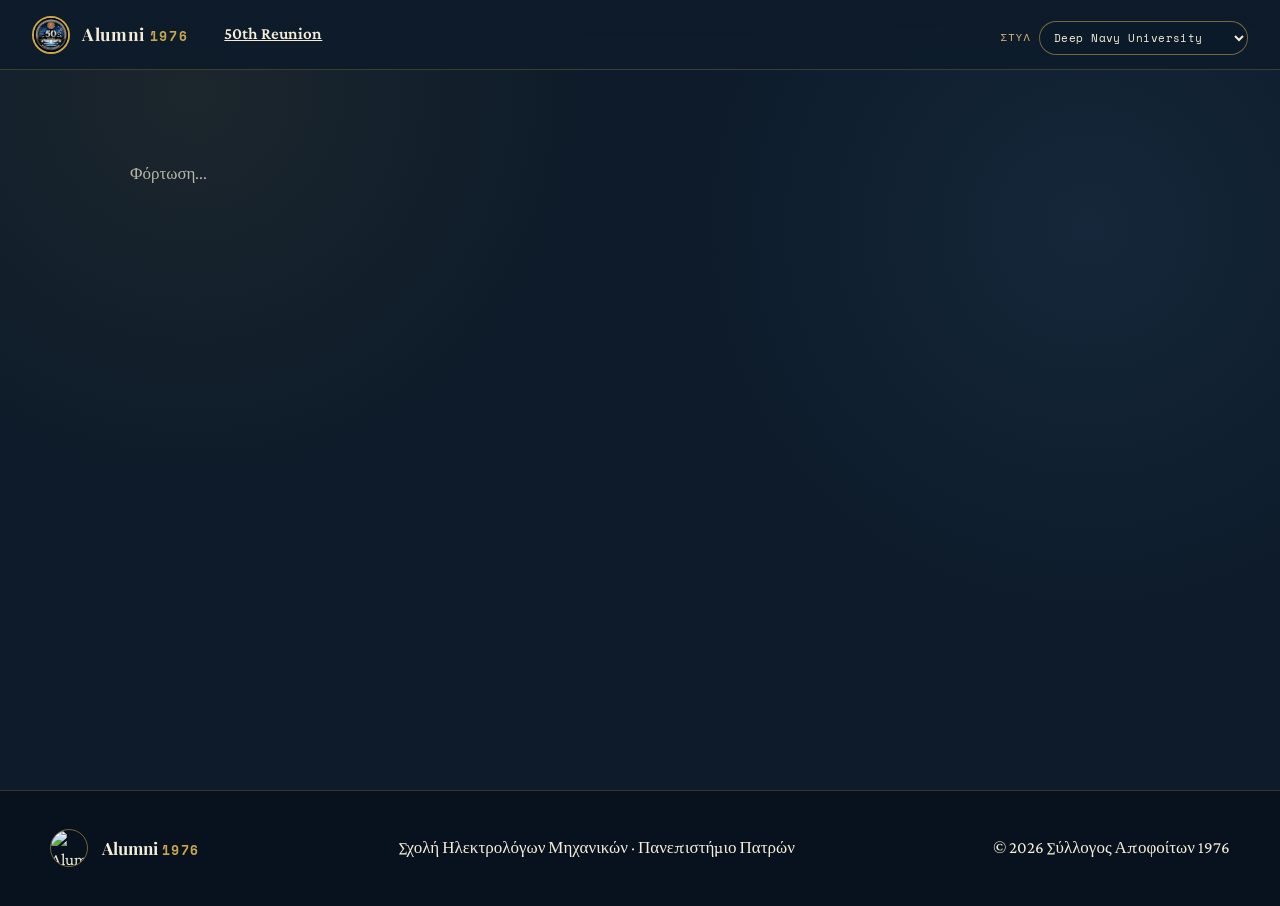
==== commit d726954c: "Add files via upload" ====
--- a/index.html
+++ b/index.html
@@ -25,13 +25,13 @@
   <link rel="preconnect" href="https://drive.google.com">
 
   <link
-    href="https://fonts.googleapis.com/css2?family=Playfair+Display:ital,wght@0,400;0,700;0,900;1,400&family=Crimson+Pro:wght@300;400;500;600&family=Space+Mono:wght@400;700&display=swap"
+    href="https://fonts.googleapis.com/css2?family=Playfair+Display:ital,wght@0,400;0,700;0,900;1,400&family=Crimson+Pro:wght@300;400;500;600&family=Inter:wght@400;500;600;700&family=Space+Mono:wght@400;700&display=swap"
     rel="stylesheet"
     media="print"
     onload="this.media='all'"
   />
 
-  <link rel="stylesheet" href="./css/styles.css?v=1.0.1">
+  <link rel="stylesheet" href="./css/styles.css?v=1.0.6">
 </head>
 
 <body>
@@ -60,6 +60,7 @@
           <option value="style-engineering-tech">Engineering Tech</option>
           <option value="style-executive-alumni">Executive Alumni</option>
           <option value="style-polytechnic-heritage">Polytechnic Heritage</option>
+          <option value="style-modern-minimal">Modern Minimal</option>
         </select>
       </div>
     </div>
@@ -73,23 +74,28 @@
   </main>
 
   <footer class="site-footer" role="contentinfo">
-    <div class="footer-inner footer-centered">
-      <a href="#/home" class="logo footer-logo-link" data-route="home" aria-label="Alumni 1976 Home">
-        <img
-          src="https://drive.google.com/thumbnail?id=1_fP9DxqJCAR2alZBsccNE2t6_3BhF_Ic&sz=w150"
-          alt="Alumni 1976 Logo"
-          width="75"
-          height="75"
-          loading="lazy"
-          decoding="async"
-        />
-      </a>
+    <div class="footer-inner footer-three-column">
+      <div class="footer-brand">
+        <a href="#/home" class="footer-logo-link" data-route="home" aria-label="Alumni 1976 Home">
+          <img
+            src="https://drive.google.com/thumbnail?id=1_fP9DxqJCAR2alZBsccNE2t6_3BhF_Ic&sz=w150"
+            alt="Alumni 1976 Logo"
+            width="75"
+            height="75"
+            loading="lazy"
+            decoding="async"
+          />
+        </a>
 
-      <div class="footer-logo">Alumni <span>1976</span></div>
+        <div class="footer-logo">Alumni <span>1976</span></div>
+      </div>
 
-      <div class="footer-center">
-        Σχολή Ηλεκτρολόγων Μηχανικών · Πανεπιστήμιο Πατρών<br>
-        <span>© 2026 Σύλλογος Αποφοίτων 1976</span>
+      <div class="footer-school">
+        Σχολή Ηλεκτρολόγων Μηχανικών · Πανεπιστήμιο Πατρών
+      </div>
+
+      <div class="footer-copyright">
+        © 2026 Σύλλογος Αποφοίτων 1976
       </div>
     </div>
   </footer>
--- a/css/styles.css
+++ b/css/styles.css
@@ -761,6 +761,41 @@
   padding: 40px 40px 90px;
 }
 
+.photos-section-head {
+  display: flex;
+  align-items: flex-end;
+  justify-content: space-between;
+  gap: 1.5rem;
+  flex-wrap: wrap;
+  margin-bottom: 1.6rem;
+}
+
+.photos-section-head h2 {
+  font-family: var(--font-display);
+  color: var(--parchment);
+  font-size: clamp(1.6rem, 3vw, 2.3rem);
+  margin: 0;
+}
+
+.photos-count {
+  font-family: var(--font-mono);
+  font-size: 0.78rem;
+  letter-spacing: 0.06em;
+  color: var(--muted2);
+  white-space: nowrap;
+}
+
+.photos-message {
+  color: var(--muted);
+  padding: 2rem 0;
+  text-align: center;
+  font-size: 0.98rem;
+}
+.photos-message:empty {
+  padding: 0;
+  display: none;
+}
+
 .thinktank-input,
 .thinktank-textarea,
 .member-search-box input,
@@ -1079,7 +1114,7 @@
 ========================================== */
 
 .directory-page {
-  max-width: 980px;
+  max-width: 1120px;
   margin: 0 auto;
   padding: 72px 40px 90px;
 }
@@ -1096,6 +1131,45 @@
   color: var(--parchment-dark);
   font-size: 1.08rem;
   margin-bottom: 1.5rem;
+}
+
+/* Two-column layout: member list on the left, selected member's
+   details on the right (was previously unstyled and simply stacked) */
+.directory-layout {
+  display: grid;
+  grid-template-columns: minmax(280px, 380px) 1fr;
+  gap: 2.2rem;
+  align-items: start;
+  margin-top: 1.5rem;
+}
+
+.directory-list-column {
+  min-width: 0;
+}
+
+.directory-details-column {
+  min-width: 0;
+  position: sticky;
+  top: 96px;
+}
+
+.member-details-placeholder {
+  border: 1px dashed var(--border);
+  border-radius: 8px;
+  padding: 2.5rem 1.5rem;
+  text-align: center;
+  color: var(--muted);
+  font-size: .98rem;
+}
+
+@media (max-width: 860px) {
+  .directory-layout {
+    grid-template-columns: 1fr;
+  }
+
+  .directory-details-column {
+    position: static;
+  }
 }
 
 .member-search-box {
@@ -1899,7 +1973,9 @@
 }
 
 body.style-executive-alumni #menu a,
-body.style-executive-alumni .site-menu a {
+body.style-executive-alumni .site-menu a,
+body.style-modern-minimal #menu a,
+body.style-modern-minimal .site-menu a {
   color: #1F3A5F !important;
   text-shadow: none;
 }
@@ -1907,20 +1983,24 @@
 body.style-executive-alumni #menu a:hover,
 body.style-executive-alumni #menu a.active,
 body.style-executive-alumni .site-menu a:hover,
-body.style-executive-alumni .site-menu a.active {
+body.style-executive-alumni .site-menu a.active,
+body.style-modern-minimal #menu a:hover,
+body.style-modern-minimal #menu a.active,
+body.style-modern-minimal .site-menu a:hover,
+body.style-modern-minimal .site-menu a.active {
   color: #B8944A !important;
   background: rgba(31, 58, 95, 0.07);
 }
 
-body:not(.style-executive-alumni) #menu a,
-body:not(.style-executive-alumni) .site-menu a {
+body:not(.style-executive-alumni):not(.style-modern-minimal) #menu a,
+body:not(.style-executive-alumni):not(.style-modern-minimal) .site-menu a {
   color: #FFFFFF !important;
 }
 
-body:not(.style-executive-alumni) #menu a:hover,
-body:not(.style-executive-alumni) #menu a.active,
-body:not(.style-executive-alumni) .site-menu a:hover,
-body:not(.style-executive-alumni) .site-menu a.active {
+body:not(.style-executive-alumni):not(.style-modern-minimal) #menu a:hover,
+body:not(.style-executive-alumni):not(.style-modern-minimal) #menu a.active,
+body:not(.style-executive-alumni):not(.style-modern-minimal) .site-menu a:hover,
+body:not(.style-executive-alumni):not(.style-modern-minimal) .site-menu a.active {
   color: var(--gold-light) !important;
 }
 
@@ -2031,6 +2111,64 @@
   max-width: 980px;
   margin: 0 auto;
   padding: 72px 40px 96px;
+}
+
+/* Contact page — was completely unstyled, rendering edge-to-edge
+   with raw browser defaults */
+.contact-page {
+  max-width: 780px;
+  margin: 0 auto;
+  padding: 2.75rem 40px 2.5rem;
+}
+.contact-page h2 {
+  font-family: var(--font-display);
+  color: var(--parchment);
+  font-size: clamp(2.2rem, 5vw, 3.6rem);
+  line-height: 1.1;
+  margin: 0.4rem 0 1rem;
+}
+.contact-page > p {
+  color: var(--parchment-dark);
+  font-size: 1.05rem;
+  line-height: 1.7;
+  margin-bottom: 1.75rem;
+}
+
+/* Reunion photos page — also had zero CSS */
+.reunion-photos-page {
+  max-width: 1180px;
+  margin: 0 auto;
+  padding: 2.75rem 40px 2.5rem;
+}
+.reunion-photos-header {
+  max-width: 720px;
+  margin: 0 auto 2rem;
+  text-align: center;
+}
+.reunion-photos-header h1 {
+  font-family: var(--font-display);
+  color: var(--parchment);
+  font-size: clamp(2.2rem, 5vw, 3.6rem);
+  line-height: 1.1;
+  margin: 0.6rem 0 1rem;
+}
+.reunion-photos-header p {
+  color: var(--parchment-dark);
+  font-size: 1.05rem;
+  line-height: 1.7;
+}
+.reunion-eyebrow {
+  display: inline-block;
+  font-family: var(--font-mono);
+  color: var(--gold);
+  font-size: 0.72rem;
+  letter-spacing: 0.2em;
+  text-transform: uppercase;
+}
+.reunion-photos-message {
+  color: var(--muted);
+  padding: 2rem 0;
+  text-align: center;
 }
 
 .faq-page h2 {
@@ -2647,3 +2785,818 @@
   color: var(--gold);
   opacity: .7;
 }
+
+
+/* =========================================================
+   COMMUNITY PAGE — VISUAL REFINEMENT PILOT
+   ========================================================= */
+
+.community-header {
+  max-width: 1240px;
+  padding-top: clamp(4.5rem, 8vw, 7rem);
+  padding-bottom: clamp(2.25rem, 5vw, 4rem);
+}
+
+.community-header::before {
+  top: clamp(1.2rem, 3vw, 2.2rem);
+  font-size: clamp(6rem, 15vw, 12rem);
+  color: rgba(201, 168, 76, 0.045);
+  letter-spacing: -0.06em;
+}
+
+.community-eyebrow {
+  padding: 0.55rem 1.1rem;
+  border-color: rgba(201, 168, 76, 0.42);
+  background: rgba(201, 168, 76, 0.07);
+  box-shadow: 0 8px 30px rgba(0, 0, 0, 0.12);
+}
+
+.community-header h1 {
+  max-width: 900px;
+  margin-left: auto;
+  margin-right: auto;
+  font-size: clamp(3.1rem, 7vw, 6rem);
+  letter-spacing: -0.035em;
+  text-wrap: balance;
+}
+
+.community-header p {
+  max-width: 760px;
+  font-family: "Inter", Arial, sans-serif;
+  font-size: clamp(1rem, 1.6vw, 1.14rem);
+  line-height: 1.75;
+  color: rgba(245, 237, 216, 0.78);
+  text-wrap: balance;
+}
+
+.community-main {
+  max-width: 1360px;
+  padding-top: 1rem;
+}
+
+.community-grid {
+  grid-template-columns: repeat(auto-fill, minmax(260px, 1fr));
+  gap: clamp(1.15rem, 2vw, 1.7rem);
+}
+
+.community-card {
+  position: relative;
+  display: flex;
+  flex-direction: column;
+  overflow: hidden;
+  padding: 1.15rem;
+  border-radius: 18px;
+  background:
+    linear-gradient(180deg, rgba(255,255,255,.035), rgba(255,255,255,.01)),
+    linear-gradient(145deg, rgba(31,54,76,.96), rgba(15,30,45,.98));
+  border-color: rgba(201,168,76,.22);
+  box-shadow: 0 18px 48px rgba(0,0,0,.18), inset 0 1px 0 rgba(255,255,255,.035);
+  transition: transform .26s ease, border-color .26s ease, box-shadow .26s ease;
+}
+
+.community-card::after {
+  content: "";
+  position: absolute;
+  inset: 0;
+  pointer-events: none;
+  border-radius: inherit;
+  background: linear-gradient(135deg, rgba(201,168,76,.09), transparent 42%);
+  opacity: 0;
+  transition: opacity .26s ease;
+}
+
+.community-card:hover {
+  transform: translateY(-7px);
+  border-color: rgba(201,168,76,.62);
+  box-shadow: 0 28px 72px rgba(0,0,0,.28), 0 0 0 1px rgba(201,168,76,.08);
+}
+
+.community-card:hover::after { opacity: 1; }
+
+.community-name {
+  position: relative;
+  z-index: 1;
+  min-height: auto;
+  margin: .2rem 0 1rem;
+  font-size: clamp(1.22rem, 2vw, 1.45rem);
+  letter-spacing: -.015em;
+  text-align: center;
+  text-wrap: balance;
+}
+
+.community-photo-frame {
+  position: relative;
+  z-index: 1;
+  height: 285px;
+  border-radius: 14px;
+  border-color: rgba(201,168,76,.22);
+  background:
+    radial-gradient(circle at top, rgba(201,168,76,.08), transparent 62%),
+    rgba(245,237,216,.035);
+  box-shadow: inset 0 0 0 1px rgba(255,255,255,.025);
+}
+
+.community-photo-frame img {
+  transition: transform .42s cubic-bezier(.22,1,.36,1), filter .3s ease;
+}
+
+.community-card:hover .community-photo-frame img {
+  transform: scale(1.045);
+  filter: saturate(1.03) contrast(1.04);
+}
+
+.community-links {
+  position: relative;
+  z-index: 1;
+  margin-top: auto;
+  padding-top: 1rem;
+  justify-content: center;
+}
+
+.community-link-btn {
+  min-height: 2.25rem;
+  padding: .45rem .85rem;
+  border-radius: 10px;
+  font-family: "Inter", Arial, sans-serif;
+  font-size: .72rem;
+  font-weight: 600;
+  letter-spacing: .04em;
+  text-transform: none;
+  background: rgba(255,255,255,.025);
+  transition: transform .2s ease, background-color .2s ease, color .2s ease, border-color .2s ease, box-shadow .2s ease;
+}
+
+.community-link-btn:hover {
+  transform: translateY(-2px);
+  box-shadow: 0 8px 20px rgba(201,168,76,.16);
+}
+
+.community-link-btn-featured {
+  background: rgba(201,168,76,.14);
+  border-color: rgba(201,168,76,.6);
+}
+
+.community-card-deceased { filter: saturate(.82); }
+.community-card-deceased .community-photo-frame img { opacity: .86; }
+
+.community-links-memorial { justify-content: center; }
+
+.community-memorial {
+  width: 100%;
+  padding: .55rem .75rem;
+  border: 1px solid rgba(201,168,76,.28);
+  border-radius: 10px;
+  background: rgba(201,168,76,.055);
+  color: rgba(245,237,216,.72);
+  font-family: "Inter", Arial, sans-serif;
+  font-size: .78rem;
+  font-weight: 500;
+  text-align: center;
+}
+
+.community-loading,
+.community-empty {
+  border-radius: 16px;
+  font-family: "Inter", Arial, sans-serif;
+  text-align: center;
+  box-shadow: 0 18px 46px rgba(0,0,0,.16);
+}
+
+@media (prefers-reduced-motion: reduce) {
+  .community-card,
+  .community-card::after,
+  .community-photo-frame img,
+  .community-link-btn {
+    transition: none !important;
+  }
+
+  .community-card:hover,
+  .community-link-btn:hover {
+    transform: none;
+  }
+}
+
+@media (max-width: 760px) {
+  .community-header {
+    padding-top: 4.2rem;
+    padding-bottom: 2.4rem;
+  }
+
+  .community-header h1 {
+    font-size: clamp(2.75rem, 14vw, 4.2rem);
+  }
+
+  .community-main {
+    padding-top: .5rem;
+  }
+
+  .community-grid {
+    grid-template-columns: 1fr;
+    gap: 1.15rem;
+  }
+
+  .community-card {
+    padding: 1rem;
+    border-radius: 16px;
+  }
+
+  .community-photo-frame {
+    height: min(410px, 112vw);
+  }
+}
+
+
+/* =========================================================
+   FOOTER — THREE-COLUMN LAYOUT FIX
+   Matches the current index.html footer structure.
+   ========================================================= */
+
+.footer-inner.footer-three-column {
+  grid-template-columns: minmax(150px, auto) minmax(280px, 1fr) auto;
+  gap: clamp(1.5rem, 4vw, 3.5rem);
+  width: 100%;
+}
+
+.footer-three-column .footer-brand {
+  display: flex;
+  align-items: center;
+  gap: 0.85rem;
+  min-width: 0;
+}
+
+.footer-three-column .footer-logo-link {
+  display: inline-flex;
+  flex: 0 0 auto;
+}
+
+.footer-three-column .footer-school {
+  min-width: 0;
+  color: var(--parchment);
+  text-align: center;
+  line-height: 1.45;
+}
+
+.footer-three-column .footer-copyright {
+  color: var(--parchment);
+  text-align: right;
+  white-space: nowrap;
+}
+
+@media (max-width: 900px) {
+  .footer-inner.footer-three-column {
+    grid-template-columns: 1fr;
+    gap: 1.2rem;
+    text-align: center;
+  }
+
+  .footer-three-column .footer-brand {
+    justify-content: center;
+  }
+
+  .footer-three-column .footer-school,
+  .footer-three-column .footer-copyright {
+    text-align: center;
+    white-space: normal;
+  }
+}
+
+
+/* =========================================================
+   COMMUNITY PAGE — DISTINCT VISUAL REFINEMENT V3
+   ========================================================= */
+
+body {
+  background:
+    radial-gradient(circle at 15% 10%, rgba(201,168,76,.08), transparent 30%),
+    radial-gradient(circle at 85% 25%, rgba(61,101,138,.16), transparent 32%),
+    var(--deep-navy);
+}
+
+.community-header {
+  padding-top: clamp(5rem, 9vw, 8rem);
+  padding-bottom: clamp(3rem, 6vw, 5rem);
+}
+
+.community-header::after {
+  content: "";
+  display: block;
+  width: min(420px, 60vw);
+  height: 1px;
+  margin: 2.3rem auto 0;
+  background: linear-gradient(90deg, transparent, var(--gold), transparent);
+  opacity: .7;
+}
+
+.community-eyebrow {
+  background: transparent;
+  border: 0;
+  box-shadow: none;
+  padding: 0;
+  letter-spacing: .28em;
+}
+
+.community-header h1 {
+  margin-top: .5rem;
+  margin-bottom: 1.3rem;
+  font-size: clamp(3.4rem, 7.8vw, 6.6rem);
+}
+
+.community-header p {
+  font-size: clamp(1.05rem, 1.8vw, 1.22rem);
+  max-width: 800px;
+}
+
+.community-main {
+  max-width: 1420px;
+  padding: 0 2.5rem 7rem;
+}
+
+.community-grid {
+  grid-template-columns: repeat(auto-fill, minmax(280px, 1fr));
+  gap: clamp(1.5rem, 2.5vw, 2.2rem);
+}
+
+.community-card {
+  padding: 0;
+  border-radius: 22px;
+  background: rgba(255,255,255,.035);
+  border: 1px solid rgba(201,168,76,.22);
+  box-shadow: 0 24px 70px rgba(0,0,0,.26);
+  overflow: hidden;
+  min-height: 100%;
+}
+
+.community-card:hover {
+  transform: translateY(-10px);
+  border-color: rgba(201,168,76,.72);
+  box-shadow: 0 34px 90px rgba(0,0,0,.38);
+}
+
+.community-card::after {
+  display: none;
+}
+
+.community-photo-frame {
+  width: 100%;
+  height: 340px;
+  border: 0;
+  border-radius: 0;
+  background: rgba(255,255,255,.03);
+  position: relative;
+}
+
+.community-photo-frame::after {
+  content: "";
+  position: absolute;
+  inset: 0;
+  box-shadow: inset 0 -70px 90px rgba(5,13,22,.45);
+  pointer-events: none;
+}
+
+.community-photo-shade {
+  position: absolute;
+  inset: 0;
+  background: linear-gradient(180deg, transparent 62%, rgba(8,18,30,.45) 100%);
+  pointer-events: none;
+}
+
+.community-card:hover .community-photo-frame img {
+  transform: scale(1.065);
+}
+
+.community-card-content {
+  display: flex;
+  flex-direction: column;
+  gap: 1.15rem;
+  padding: 1.45rem 1.4rem 1.35rem;
+  min-height: 160px;
+  background:
+    linear-gradient(180deg, rgba(26,45,66,.98), rgba(13,27,42,.98));
+}
+
+.community-card-heading {
+  display: flex;
+  flex-direction: column;
+  gap: .45rem;
+}
+
+.community-name {
+  margin: 0;
+  min-height: 0;
+  font-size: clamp(1.4rem, 2.2vw, 1.7rem);
+  line-height: 1.2;
+  text-align: left;
+  color: var(--parchment);
+}
+
+.community-member-label {
+  font-family: "Inter", Arial, sans-serif;
+  font-size: .72rem;
+  font-weight: 600;
+  letter-spacing: .11em;
+  text-transform: uppercase;
+  color: var(--gold);
+}
+
+.community-links {
+  display: grid;
+  grid-template-columns: repeat(2, minmax(0, 1fr));
+  gap: .65rem;
+  margin-top: auto;
+  padding-top: .2rem;
+}
+
+.community-links:has(.community-link-btn:only-child) {
+  grid-template-columns: 1fr;
+}
+
+.community-link-btn {
+  width: 100%;
+  min-height: 2.7rem;
+  padding: .65rem .9rem;
+  border-radius: 12px;
+  background: rgba(255,255,255,.035);
+  border-color: rgba(201,168,76,.35);
+  font-size: .76rem;
+}
+
+.community-link-btn-featured {
+  grid-column: 1 / -1;
+  background: var(--gold);
+  color: var(--deep-navy);
+  border-color: var(--gold);
+}
+
+.community-link-btn-featured:hover {
+  background: var(--gold-light);
+  border-color: var(--gold-light);
+  color: var(--deep-navy);
+}
+
+.community-links-memorial {
+  display: block;
+}
+
+.community-memorial {
+  border-radius: 12px;
+  padding: .75rem 1rem;
+  background: rgba(201,168,76,.08);
+  border-color: rgba(201,168,76,.3);
+}
+
+.community-card-deceased .community-photo-frame img {
+  filter: grayscale(.38) saturate(.72);
+  opacity: .9;
+}
+
+@media (max-width: 760px) {
+  .community-main {
+    padding-left: 1rem;
+    padding-right: 1rem;
+  }
+
+  .community-grid {
+    gap: 1.4rem;
+  }
+
+  .community-photo-frame {
+    height: min(440px, 118vw);
+  }
+
+  .community-card-content {
+    padding: 1.3rem 1.2rem;
+  }
+
+  .community-links {
+    grid-template-columns: 1fr;
+  }
+
+  .community-link-btn-featured {
+    grid-column: auto;
+  }
+}
+
+
+/* COMMUNITY V4 — remove redundant alumnus label */
+.community-card-heading {
+  gap: 0;
+}
+
+.community-member-label {
+  display: none !important;
+}
+
+
+/* COMMUNITY V5 — keep first name and surname on one line */
+.community-name {
+  white-space: nowrap;
+  overflow: hidden;
+  text-overflow: ellipsis;
+  font-size: clamp(1.15rem, 1.65vw, 1.48rem);
+}
+
+@media (max-width: 760px) {
+  .community-name {
+    font-size: clamp(1.2rem, 5.2vw, 1.55rem);
+  }
+}
+
+
+/* COMMUNITY V6 — show complete names without ellipsis */
+.community-grid {
+  grid-template-columns: repeat(auto-fill, minmax(300px, 1fr));
+}
+
+.community-name {
+  white-space: nowrap;
+  overflow: visible;
+  text-overflow: clip;
+  font-size: 1.38rem;
+  letter-spacing: -0.02em;
+}
+
+.community-name-medium {
+  font-size: 1.22rem;
+}
+
+.community-name-long {
+  font-size: 1.06rem;
+  letter-spacing: -0.035em;
+}
+
+@media (max-width: 760px) {
+  .community-grid {
+    grid-template-columns: 1fr;
+  }
+
+  .community-name {
+    font-size: 1.45rem;
+  }
+
+  .community-name-medium {
+    font-size: 1.28rem;
+  }
+
+  .community-name-long {
+    font-size: 1.12rem;
+  }
+}
+
+/* ============================================
+   THEME 6 — Modern Minimal
+   Clean, airy, Inter-only — the "SPA-forward" option
+   Reuses Inter (already loaded) instead of adding a new font
+============================================ */
+body.style-modern-minimal {
+  --gold: #B8944A;
+  --gold-light: #D4B06A;
+  --gold-dark: #8A6727;
+  --deep-navy: #0B1F3A;
+  --navy: #0B1F3A;
+  --navy-mid: #16305A;
+  --parchment: #16305A;
+  --parchment-dark: #4A5568;
+  --cream: #F7F5F0;
+  --text-primary: #16305A;
+  --text-secondary: #4A5568;
+  --text-muted: #7A8AA6;
+  --border: rgba(11, 31, 58, 0.10);
+  --border-strong: rgba(11, 31, 58, 0.22);
+  --surface: rgba(11, 31, 58, 0.03);
+  --bg: #F7F5F0;
+  --text: #16305A;
+  --muted: #7A8AA6;
+  --muted2: #4A5568;
+  --accent: var(--gold);
+  --accent2: var(--gold-light);
+  --shadow-gold: 0 8px 24px rgba(11, 31, 58, 0.08);
+  --shadow-deep: 0 12px 32px rgba(11, 31, 58, 0.12);
+  --font-display: 'Inter', sans-serif;
+  --font-body: 'Inter', sans-serif;
+  --font-mono: 'Space Mono', monospace;
+  --radius: 12px;
+  --transition: 0.25s cubic-bezier(0.4, 0, 0.2, 1);
+  background: #F7F5F0;
+  color: #16305A;
+}
+
+body.style-modern-minimal .site-nav,
+body.style-modern-minimal nav {
+  background: rgba(247, 245, 240, 0.92);
+  backdrop-filter: blur(10px);
+  border-bottom: 1px solid rgba(11, 31, 58, 0.08);
+  box-shadow: 0 1px 0 rgba(11, 31, 58, 0.04);
+}
+
+body.style-modern-minimal .logo-text,
+body.style-modern-minimal .site-brand-text {
+  color: var(--navy);
+  font-weight: 700;
+}
+body.style-modern-minimal .logo-text span,
+body.style-modern-minimal .site-brand-text span {
+  color: var(--gold-dark);
+}
+
+body.style-modern-minimal nav ul li a,
+body.style-modern-minimal #menu a {
+  color: var(--text-secondary);
+  font-weight: 500;
+}
+body.style-modern-minimal nav ul li a:hover,
+body.style-modern-minimal #menu a:hover {
+  color: var(--navy);
+  background: rgba(11, 31, 58, 0.05);
+}
+body.style-modern-minimal nav ul li a.active {
+  color: var(--navy);
+  background: rgba(184, 148, 74, 0.12);
+}
+
+body.style-modern-minimal .hero,
+body.style-modern-minimal .chronicle-hero {
+  background: linear-gradient(180deg, #F7F5F0 0%, #EFEBE1 100%);
+}
+body.style-modern-minimal .hero-title,
+body.style-modern-minimal .section-title,
+body.style-modern-minimal .profs-header h1,
+body.style-modern-minimal .directory-page h2 {
+  color: var(--navy);
+  font-weight: 600;
+  letter-spacing: -0.01em;
+}
+body.style-modern-minimal .hero-desc,
+body.style-modern-minimal .section-subtitle {
+  color: var(--text-secondary);
+}
+body.style-modern-minimal .hero-eyebrow,
+body.style-modern-minimal .section-eyebrow {
+  color: var(--gold-dark);
+  letter-spacing: 0.14em;
+}
+
+body.style-modern-minimal .card,
+body.style-modern-minimal .memory-card,
+body.style-modern-minimal .event-card,
+body.style-modern-minimal .thinktank-card,
+body.style-modern-minimal .member-card,
+body.style-modern-minimal .community-card,
+body.style-modern-minimal .recap-card {
+  background: #FFFFFF;
+  border: 1px solid var(--border);
+  border-radius: var(--radius);
+  box-shadow: var(--shadow-gold);
+  transition: transform 0.25s ease, box-shadow 0.25s ease, border-color 0.25s ease;
+}
+body.style-modern-minimal .card:hover,
+body.style-modern-minimal .memory-card:hover,
+body.style-modern-minimal .event-card:hover,
+body.style-modern-minimal .thinktank-card:hover,
+body.style-modern-minimal .member-card:hover,
+body.style-modern-minimal .community-card:hover {
+  transform: translateY(-4px);
+  box-shadow: var(--shadow-deep);
+  border-color: var(--border-strong);
+}
+
+body.style-modern-minimal .btn-primary {
+  background: var(--navy);
+  color: #fff;
+  border-radius: var(--radius);
+  transition: transform 0.2s ease, background 0.2s ease;
+}
+body.style-modern-minimal .btn-primary:hover {
+  background: var(--navy-mid);
+  transform: translateY(-2px) scale(1.02);
+}
+body.style-modern-minimal .btn-outline {
+  border: 1.5px solid var(--border-strong);
+  color: var(--navy);
+  border-radius: var(--radius);
+  transition: all 0.2s ease;
+}
+body.style-modern-minimal .btn-outline:hover {
+  background: var(--navy);
+  color: #fff;
+}
+
+body.style-modern-minimal footer,
+body.style-modern-minimal .site-footer {
+  background: #FFFFFF;
+  border-top: 1px solid var(--border);
+  color: var(--text-secondary);
+}
+
+body.style-modern-minimal .theme-control select {
+  background: #FFFFFF;
+  color: var(--navy);
+}
+body.style-modern-minimal .theme-control option {
+  background: #FFFFFF;
+  color: var(--navy);
+}
+
+/* Community/member cards use a fixed dark gradient background regardless
+   of theme — override it for the light Modern Minimal look so the
+   (now dark) --parchment text stays readable */
+body.style-modern-minimal .community-card {
+  background: #FFFFFF;
+  border-color: var(--border);
+  box-shadow: var(--shadow-gold);
+}
+body.style-modern-minimal .community-card-content {
+  background: #FFFFFF;
+}
+body.style-modern-minimal .community-photo-frame {
+  background: var(--parchment-dark);
+}
+body.style-modern-minimal .community-member-label {
+  color: var(--gold-dark);
+}
+body.style-modern-minimal .community-link-btn {
+  color: var(--gold-dark);
+  border-color: rgba(184, 148, 74, 0.5);
+}
+body.style-modern-minimal .community-link-btn-featured {
+  background: var(--gold);
+  color: #FFFFFF;
+  border-color: var(--gold);
+}
+body.style-modern-minimal .community-memorial {
+  background: rgba(184, 148, 74, 0.08);
+  color: var(--parchment);
+}
+
+/* Member search dropdown list also has a fixed dark background */
+body.style-modern-minimal .member-options {
+  background: #FFFFFF;
+  border-color: var(--border);
+  box-shadow: var(--shadow-deep);
+}
+body.style-modern-minimal .member-option {
+  border-bottom-color: rgba(11, 31, 58, 0.08);
+}
+body.style-modern-minimal .member-option:hover {
+  background: rgba(184, 148, 74, 0.10);
+}
+body.style-modern-minimal .member-option-thumb {
+  background: rgba(11, 31, 58, 0.04);
+  border-color: rgba(184, 148, 74, 0.45);
+}
+
+/* Event registration form inputs have a fixed dark background */
+body.style-modern-minimal .event-registration-form input,
+body.style-modern-minimal .event-registration-form select,
+body.style-modern-minimal .event-registration-form textarea {
+  background: rgba(11, 31, 58, 0.04);
+  color: var(--navy);
+}
+body.style-modern-minimal .event-member-option-thumb,
+body.style-modern-minimal .selected-member-photo-wrap {
+  background: rgba(11, 31, 58, 0.05);
+}
+
+/* Stats strip keeps its fixed dark accent band, but the label needs
+   light text to stay readable against it in a light theme */
+body.style-modern-minimal .stat-label,
+body.style-modern-minimal .stat .lbl {
+  color: rgba(247, 245, 240, 0.72);
+}
+
+body.style-modern-minimal .community-header p {
+  color: var(--text-secondary);
+}
+
+/* Every inner page had 72-90px of its own top padding stacked on top
+   of the 70px sticky nav, reading as dead space in the light theme
+   (the dark themes fill it visually with gradients/ornaments).
+   Bottom padding on these same containers (60-96px) causes the same
+   gap between the intro text and the next section — reduced too. */
+body.style-modern-minimal .directory-page,
+body.style-modern-minimal .faq-page,
+body.style-modern-minimal .event-registration-page,
+body.style-modern-minimal .events-page {
+  padding-top: 2.75rem;
+  padding-bottom: 2.5rem;
+}
+body.style-modern-minimal .profs-header {
+  padding-top: 2.75rem;
+  padding-bottom: 0.75rem;
+}
+body.style-modern-minimal .community-header {
+  padding-top: clamp(2.25rem, 4vw, 3.25rem);
+  padding-bottom: clamp(1.5rem, 3vw, 2rem);
+}
+
+body.style-modern-minimal .thinktank-main,
+body.style-modern-minimal .community-main,
+body.style-modern-minimal .profs-main,
+body.style-modern-minimal .photos-main {
+  padding-top: 0.5rem;
+}
+
+/* Shorter footer */
+body.style-modern-minimal footer,
+body.style-modern-minimal .site-footer {
+  padding: 1.2rem 2rem;
+}
